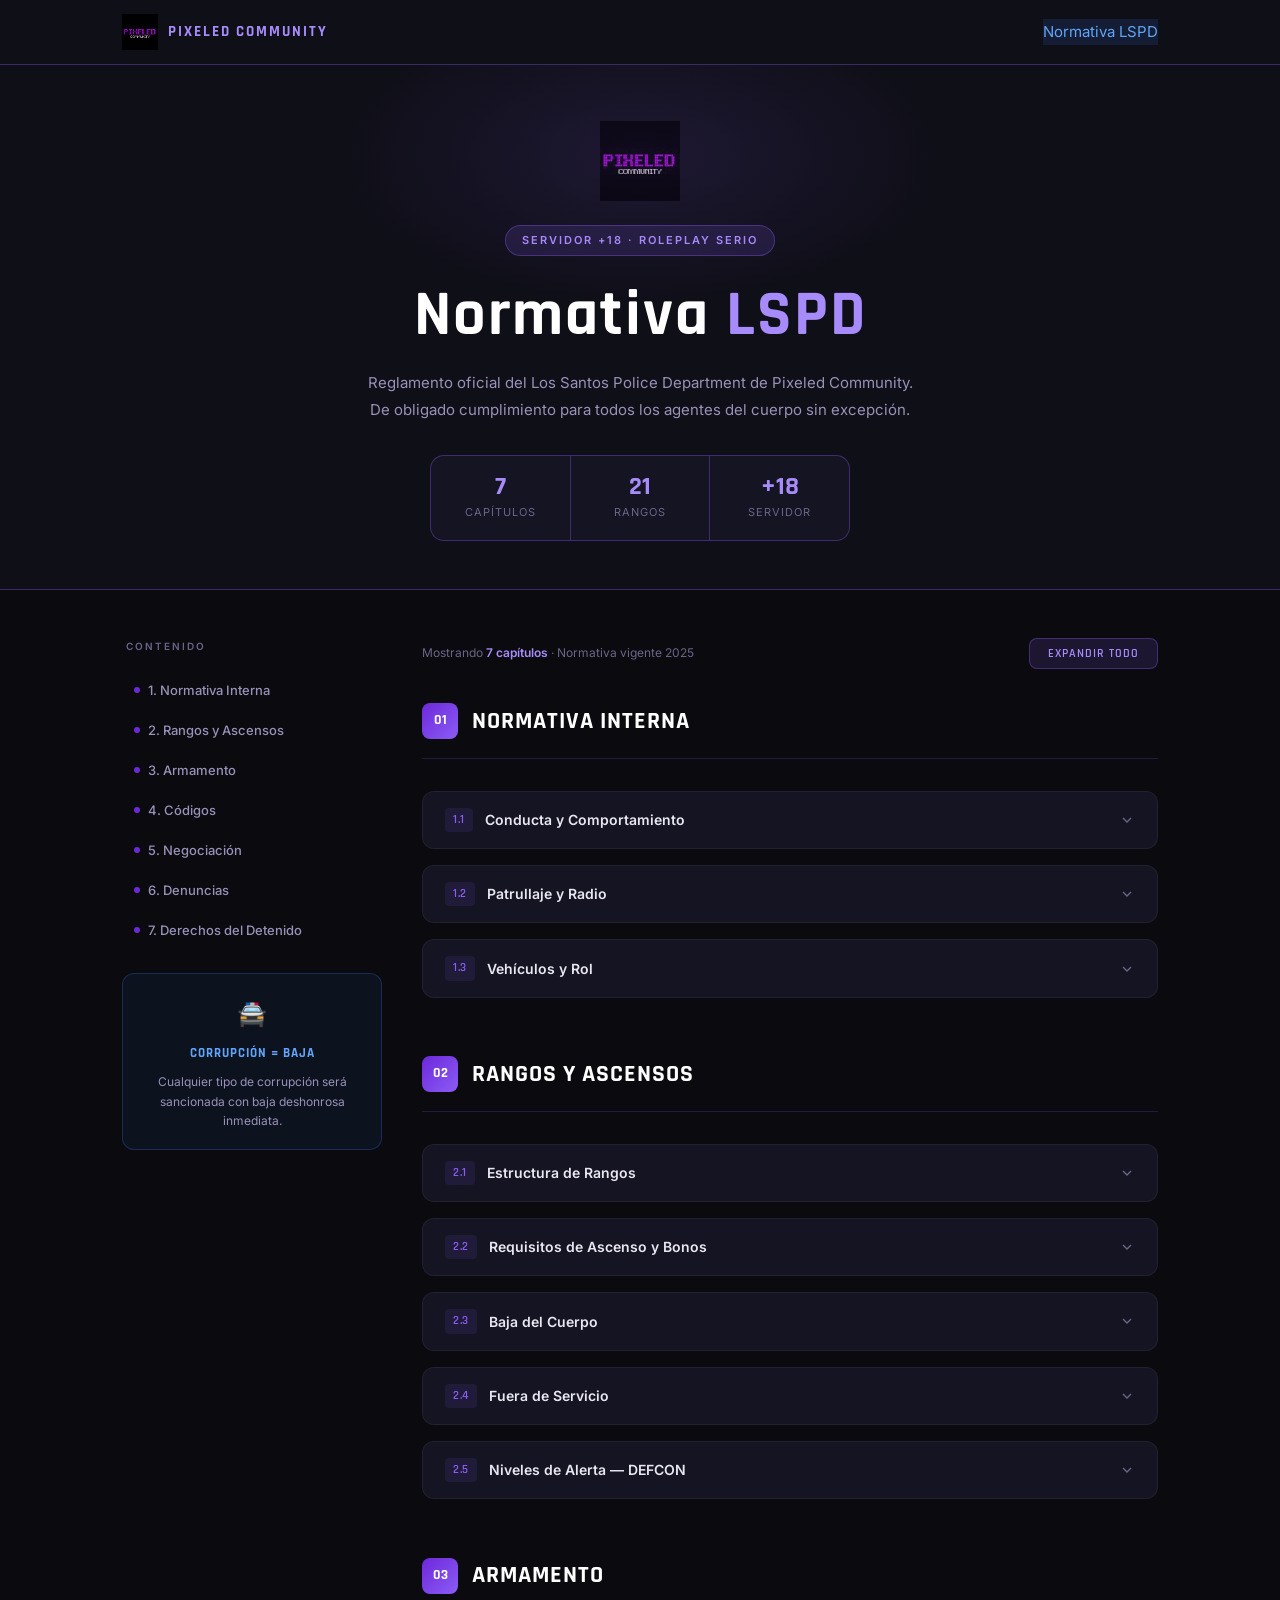
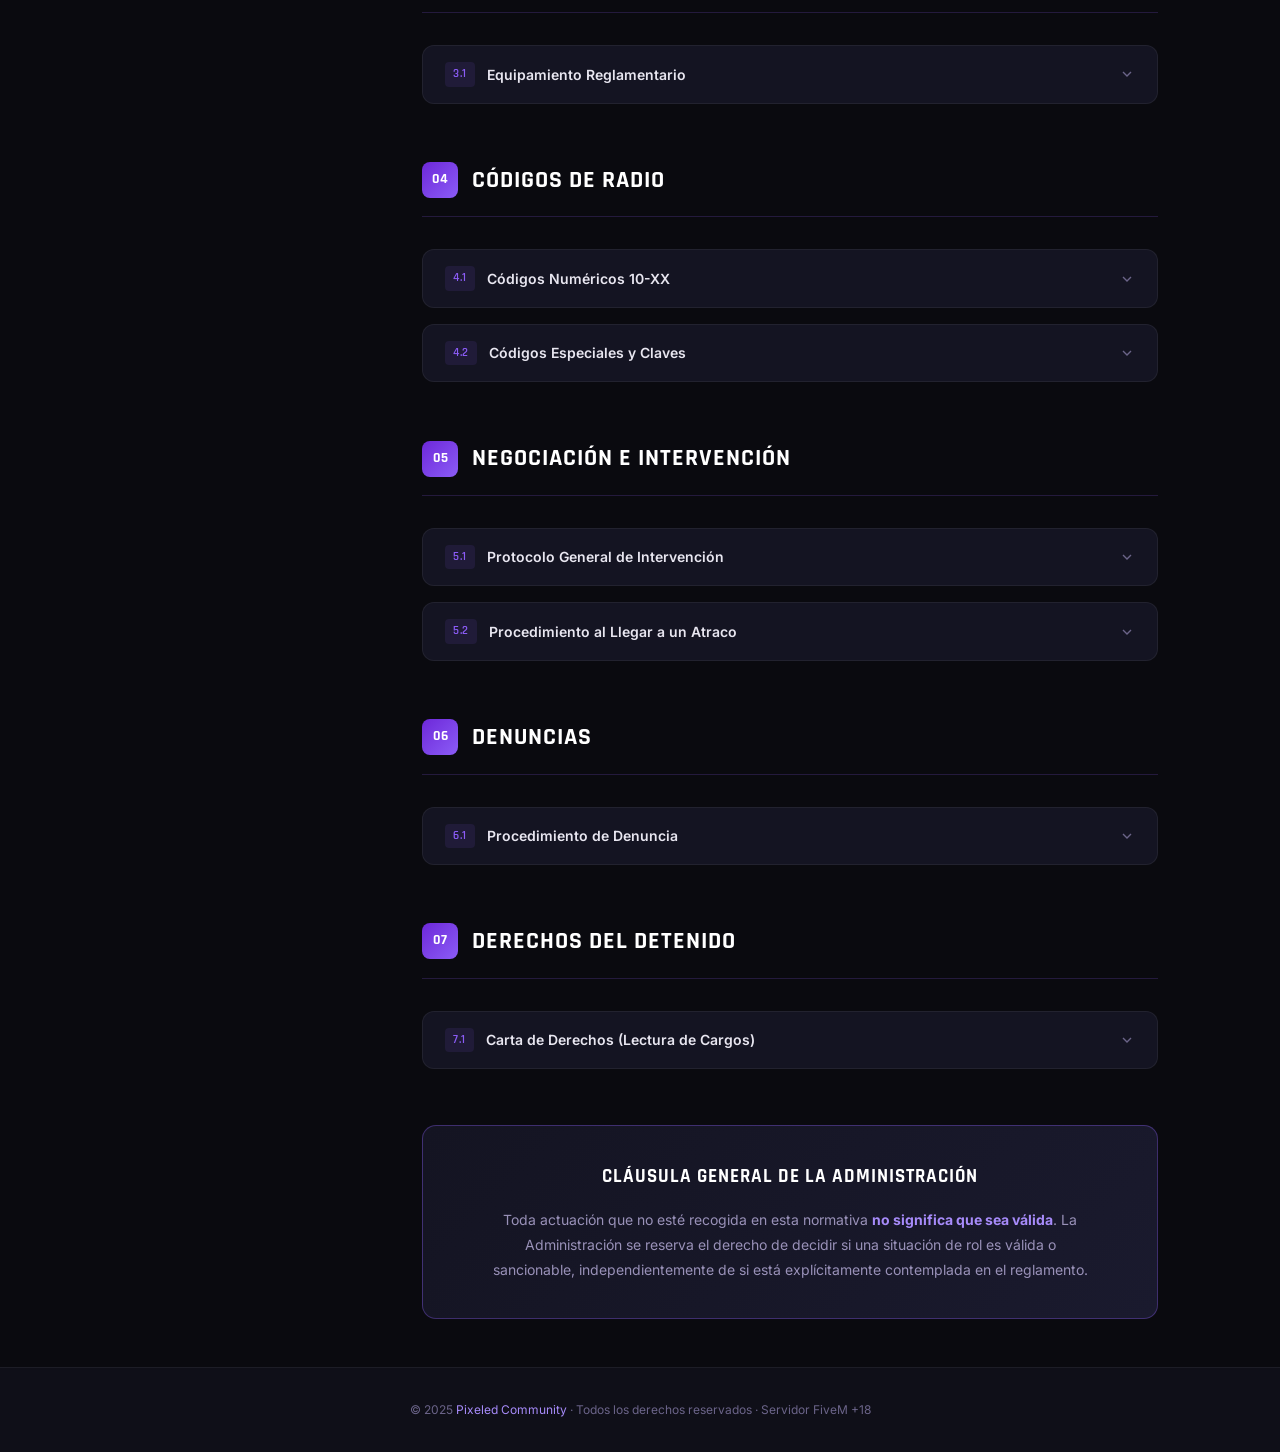
==== index.html @ 6f6fadb2 "Rename lspd.html to index.html" ====
<!DOCTYPE html>
<html lang="es">
<head>
<meta charset="UTF-8">
<meta name="viewport" content="width=device-width, initial-scale=1.0">
<title>Normativa LSPD — Pixeled Community</title>
<link rel="preconnect" href="https://fonts.googleapis.com">
<link href="https://fonts.googleapis.com/css2?family=Rajdhani:wght@400;500;600;700&family=Inter:wght@300;400;500;600&display=swap" rel="stylesheet">
<style>

  :root {
    --bg: #0a0a0f;
    --bg2: #0f0f18;
    --bg3: #141422;
    --bg4: #1a1a2e;
    --purple: #8b5cf6;
    --purple-light: #a78bfa;
    --purple-dim: #6d28d9;
    --purple-glow: rgba(139,92,246,0.15);
    --purple-border: rgba(139,92,246,0.35);
    --text: #e8e6f0;
    --text-muted: #9991b8;
    --text-dim: #6b6489;
    --white: #ffffff;
  }
  * { margin:0; padding:0; box-sizing:border-box; }
  html { scroll-behavior:smooth; }
  body { background:var(--bg); color:var(--text); font-family:'Inter',sans-serif; font-size:15px; line-height:1.7; min-height:100vh; }
  ::-webkit-scrollbar { width:6px; }
  ::-webkit-scrollbar-track { background:var(--bg2); }
  ::-webkit-scrollbar-thumb { background:var(--purple-dim); border-radius:3px; }
  header { background:var(--bg2); border-bottom:1px solid var(--purple-border); position:sticky; top:0; z-index:100; }
  .header-inner { max-width:1100px; margin:0 auto; padding:0 2rem; height:64px; display:flex; align-items:center; justify-content:space-between; }
  .logo { display:flex; align-items:center; gap:12px; text-decoration:none; }
  .hero { background:var(--bg2); border-bottom:1px solid var(--purple-border); padding:3.5rem 2rem 3rem; text-align:center; position:relative; overflow:hidden; }
  .hero::before { content:''; position:absolute; top:-60px; left:50%; transform:translateX(-50%); width:600px; height:300px; background:radial-gradient(ellipse,rgba(139,92,246,0.12) 0%,transparent 70%); pointer-events:none; }
  .hero-label { display:inline-block; background:var(--purple-glow); border:1px solid var(--purple-border); color:var(--purple-light); padding:5px 16px; border-radius:20px; font-size:11px; font-weight:600; letter-spacing:2px; text-transform:uppercase; margin-bottom:1.5rem; }
  .hero h1 { font-family:'Rajdhani',sans-serif; font-size:clamp(2.4rem,6vw,4rem); font-weight:700; color:#fff; letter-spacing:2px; line-height:1.1; margin-bottom:1.2rem; }
  .hero h1 span { color:var(--purple-light); }
  .hero p { max-width:560px; margin:0 auto 2rem; color:var(--text-muted); font-size:15px; line-height:1.8; }
  .layout { max-width:1100px; margin:0 auto; padding:3rem 2rem; display:grid; grid-template-columns:260px 1fr; gap:2.5rem; align-items:start; }
  .sidebar { position:sticky; top:80px; }
  .sidebar-title { font-size:10px; font-weight:600; color:var(--text-dim); letter-spacing:2px; text-transform:uppercase; margin-bottom:1rem; padding-left:4px; }
  .nav-chapter { display:flex; align-items:center; gap:8px; padding:8px 12px; border-radius:8px; color:var(--text-muted); font-size:13px; font-weight:500; text-decoration:none; transition:all 0.2s; cursor:pointer; margin-bottom:2px; }
  .nav-chapter:hover { background:var(--purple-glow); color:var(--purple-light); }
  .nav-chapter.active { background:var(--purple-glow); color:var(--purple-light); border-left:2px solid var(--purple); padding-left:10px; }
  .nav-dot { width:6px; height:6px; border-radius:50%; background:var(--purple-dim); flex-shrink:0; }
  .nav-chapter.active .nav-dot { background:var(--purple-light); }
  .section { margin-bottom:3.5rem; scroll-margin-top:90px; }
  .section-header { display:flex; align-items:center; gap:14px; margin-bottom:2rem; padding-bottom:1rem; border-bottom:1px solid rgba(139,92,246,0.2); }
  .section-num { background:linear-gradient(135deg,#6d28d9,#8b5cf6); color:white; font-family:'Rajdhani',sans-serif; font-size:14px; font-weight:700; width:36px; height:36px; border-radius:8px; display:flex; align-items:center; justify-content:center; flex-shrink:0; }
  .section-header h2 { font-family:'Rajdhani',sans-serif; font-size:1.5rem; font-weight:700; color:#fff; letter-spacing:1px; text-transform:uppercase; }
  .rule-card { background:var(--bg3); border:1px solid rgba(255,255,255,0.06); border-radius:12px; overflow:hidden; margin-bottom:1rem; transition:border-color 0.2s; }
  .rule-card:hover { border-color:var(--purple-border); }
  .rule-header { display:flex; align-items:center; gap:12px; padding:1rem 1.4rem; cursor:pointer; user-select:none; }
  .rule-id { font-family:'Rajdhani',sans-serif; font-size:12px; font-weight:600; color:var(--purple); background:rgba(139,92,246,0.1); padding:2px 8px; border-radius:4px; flex-shrink:0; letter-spacing:0.5px; }
  .rule-title { font-weight:600; font-size:14px; color:var(--text); flex:1; }
  .rule-toggle { color:var(--text-dim); transition:transform 0.25s; flex-shrink:0; }
  .rule-toggle.open { transform:rotate(180deg); }
  .rule-body { display:none; padding:0 1.4rem 1.4rem; }
  .rule-body.open { display:block; border-top:1px solid rgba(255,255,255,0.05); padding-top:1.1rem; }
  .rule-body p { color:var(--text-muted); font-size:14px; margin-bottom:0.8rem; line-height:1.75; }
  .rule-body p:last-child { margin-bottom:0; }
  .rule-body strong { color:var(--text); font-weight:600; }
  .examples-label { font-size:11px; font-weight:600; color:var(--purple-light); letter-spacing:1.5px; text-transform:uppercase; margin-bottom:0.6rem; display:block; margin-top:0.8rem; }
  .example-list { list-style:none; margin-bottom:1rem; }
  .example-list li { display:flex; align-items:flex-start; gap:8px; padding:5px 0; color:var(--text-muted); font-size:13.5px; line-height:1.6; border-bottom:1px solid rgba(255,255,255,0.04); }
  .example-list li:last-child { border-bottom:none; }
  .example-list li::before { content:'›'; color:var(--purple); font-size:16px; flex-shrink:0; margin-top:1px; font-weight:600; }
  .subsection { background:var(--bg4); border:1px solid rgba(255,255,255,0.05); border-radius:10px; padding:1.2rem 1.4rem; margin-bottom:0.8rem; }
  .subsection-title { font-family:'Rajdhani',sans-serif; font-size:14px; font-weight:700; color:var(--purple-light); letter-spacing:0.5px; text-transform:uppercase; margin-bottom:0.7rem; display:flex; align-items:center; gap:8px; }
  .subsection-title span.num { font-size:11px; color:var(--purple-dim); font-weight:600; }
  .subsection p { color:var(--text-muted); font-size:13.5px; line-height:1.75; }
  .warn-box { background:rgba(139,92,246,0.08); border:1px solid rgba(139,92,246,0.25); border-left:3px solid var(--purple); border-radius:8px; padding:1rem 1.2rem; margin:1.2rem 0; }
  .warn-box p { color:var(--text-muted); font-size:13.5px; line-height:1.75; margin:0; }
  .warn-box p strong { color:var(--purple-light); }
  .danger-box { background:rgba(220,38,38,0.07); border:1px solid rgba(220,38,38,0.2); border-left:3px solid #dc2626; border-radius:8px; padding:1rem 1.2rem; margin:1.2rem 0; }
  .danger-box p { color:var(--text-muted); font-size:13.5px; line-height:1.75; margin:0; }
  .danger-box strong { color:#f87171; }
  .final-note { background:linear-gradient(135deg,var(--bg3),var(--bg4)); border:1px solid var(--purple-border); border-radius:14px; padding:2.2rem 2.5rem; text-align:center; margin-top:3rem; }
  .final-note h3 { font-family:'Rajdhani',sans-serif; font-size:1.2rem; font-weight:700; color:#fff; letter-spacing:1px; text-transform:uppercase; margin-bottom:0.8rem; }
  .final-note p { color:var(--text-muted); font-size:14px; max-width:600px; margin:0 auto; line-height:1.8; }
  .final-note p strong { color:var(--purple-light); }
  footer { background:var(--bg2); border-top:1px solid rgba(255,255,255,0.06); padding:2rem; text-align:center; }
  footer p { color:var(--text-dim); font-size:12px; }
  footer span { color:var(--purple-light); }
  .expand-btn { background:var(--purple-glow); border:1px solid var(--purple-border); color:var(--purple-light); padding:7px 18px; border-radius:8px; font-size:12px; font-weight:600; letter-spacing:1px; text-transform:uppercase; cursor:pointer; transition:all 0.2s; font-family:'Rajdhani',sans-serif; }
  .expand-btn:hover { background:rgba(139,92,246,0.2); border-color:var(--purple); }
  .top-bar { display:flex; align-items:center; justify-content:space-between; margin-bottom:2rem; flex-wrap:wrap; gap:1rem; }
  .top-bar-label { font-size:12px; color:var(--text-dim); }
  .top-bar-label span { color:var(--purple-light); font-weight:600; }
  @media (max-width:768px) {
    .layout { grid-template-columns:1fr; padding:2rem 1rem; }
    .sidebar { position:static; display:none; }
    .hero { background:var(--bg2); border-bottom:1px solid var(--purple-border); padding:3.5rem 2rem 3rem; text-align:center; position:relative; overflow:hidden; }
    .header-inner { padding:0 1rem; }
  }
  .hero-stats { display:flex; align-items:center; justify-content:center; gap:0; margin-top:2rem; background:var(--bg3); border:1px solid var(--purple-border); border-radius:14px; overflow:hidden; max-width:420px; margin-left:auto; margin-right:auto; }
  .hero-stat { flex:1; padding:1.1rem 1.5rem; display:flex; flex-direction:column; align-items:center; gap:4px; }
  .hero-stat-div { width:1px; background:var(--purple-border); align-self:stretch; }
  .stat-num { font-family:'Rajdhani',sans-serif; font-size:1.6rem; font-weight:700; color:var(--purple-light); line-height:1; }
  .stat-label { font-size:11px; color:var(--text-dim); letter-spacing:1px; text-transform:uppercase; }

  .code-table { width:100%; border-collapse:collapse; margin-top:0.8rem; font-size:13px; }
  .code-table th { background:rgba(139,92,246,0.15); color:var(--purple-light); padding:7px 12px; text-align:left; font-family:'Rajdhani',sans-serif; font-size:11px; letter-spacing:1px; text-transform:uppercase; border-bottom:1px solid var(--purple-border); }
  .code-table td { padding:7px 12px; color:var(--text-muted); border-bottom:1px solid rgba(255,255,255,0.05); vertical-align:top; }
  .code-table tr:last-child td { border-bottom:none; }
  .code-table tr:hover td { background:rgba(139,92,246,0.04); }
  .code-table td:first-child { font-family:'Rajdhani',sans-serif; font-weight:700; color:var(--purple-light); font-size:13px; white-space:nowrap; }
  .defcon-card { border-radius:10px; padding:1rem 1.2rem; margin-bottom:0.7rem; border:1px solid; }
  .rank-tier { margin-bottom:1.2rem; }
  .rank-tier-title { font-family:'Rajdhani',sans-serif; font-size:13px; font-weight:700; color:var(--purple-light); text-transform:uppercase; letter-spacing:1px; margin-bottom:0.6rem; padding-bottom:0.4rem; border-bottom:1px solid rgba(139,92,246,0.2); }
  .rank-tier-desc { font-size:12.5px; color:var(--text-dim); margin-bottom:0.7rem; }
  .rank-pills { display:flex; flex-wrap:wrap; gap:0.5rem; }
  .rank-pill { background:var(--bg4); border:1px solid rgba(255,255,255,0.07); border-radius:6px; padding:4px 12px; font-size:13px; color:var(--text-muted); }
  .rights-list { list-style:none; }
  .rights-list li { display:flex; align-items:flex-start; gap:10px; padding:8px 0; border-bottom:1px solid rgba(255,255,255,0.05); font-size:13.5px; color:var(--text-muted); line-height:1.6; }
  .rights-list li:last-child { border-bottom:none; }
  .rights-list li::before { content:'⚖'; font-size:14px; flex-shrink:0; margin-top:1px; }
</style>
</head>
<body>

<header>
  <div class="header-inner">
    <a href="#" class="logo" style="text-decoration:none; display:flex; align-items:center; gap:10px;">
      <img src="[data-uri]" alt="Pixeled Community" style="height:36px; image-rendering:pixelated;">
      <span style="font-family:'Rajdhani',sans-serif; font-weight:700; font-size:15px; color:var(--purple-light); letter-spacing:2px; text-transform:uppercase;">Pixeled Community</span>
    </a>
    <div class="tier-badge" style="background:rgba(59,130,246,0.12); border-color:rgba(59,130,246,0.35); color:#60a5fa;">Normativa LSPD</div>
  </div>
</header>

<div class="hero">
  <img src="[data-uri]" alt="Pixeled Community" style="height:80px; image-rendering:pixelated; margin-bottom:1.5rem; display:block; margin-left:auto; margin-right:auto;">
  <div class="hero-label">Servidor +18 · Roleplay Serio</div>
  <h1>Normativa <span>LSPD</span></h1>
  <p>Reglamento oficial del Los Santos Police Department de Pixeled Community. De obligado cumplimiento para todos los agentes del cuerpo sin excepción.</p>
  <div class="hero-stats">
    <div class="hero-stat"><span class="stat-num">7</span><span class="stat-label">Capítulos</span></div>
    <div class="hero-stat-div"></div>
    <div class="hero-stat"><span class="stat-num">21</span><span class="stat-label">Rangos</span></div>
    <div class="hero-stat-div"></div>
    <div class="hero-stat"><span class="stat-num">+18</span><span class="stat-label">Servidor</span></div>
  </div>
</div>

<div class="layout">
  <aside class="sidebar">
    <div class="sidebar-title">Contenido</div>
    <nav>
      <a class="nav-chapter active" href="#cap1"><div class="nav-dot"></div> 1. Normativa Interna</a>
      <a class="nav-chapter" href="#cap2"><div class="nav-dot"></div> 2. Rangos y Ascensos</a>
      <a class="nav-chapter" href="#cap3"><div class="nav-dot"></div> 3. Armamento</a>
      <a class="nav-chapter" href="#cap4"><div class="nav-dot"></div> 4. Códigos</a>
      <a class="nav-chapter" href="#cap5"><div class="nav-dot"></div> 5. Negociación</a>
      <a class="nav-chapter" href="#cap6"><div class="nav-dot"></div> 6. Denuncias</a>
      <a class="nav-chapter" href="#cap7"><div class="nav-dot"></div> 7. Derechos del Detenido</a>
    </nav>
    <div style="margin-top:1.5rem; background:rgba(59,130,246,0.07); border:1px solid rgba(59,130,246,0.25); border-radius:12px; padding:1.2rem 1.4rem; text-align:center;">
      <div style="font-size:24px; margin-bottom:0.5rem;">🚔</div>
      <h3 style="font-family:'Rajdhani',sans-serif; font-size:13px; font-weight:700; color:#60a5fa; letter-spacing:1px; text-transform:uppercase; margin-bottom:0.5rem;">Corrupción = Baja</h3>
      <p style="font-size:12px; color:var(--text-muted); line-height:1.6;">Cualquier tipo de corrupción será sancionada con baja deshonrosa inmediata.</p>
    </div>
  </aside>

  <main>
    <div class="top-bar">
      <p class="top-bar-label">Mostrando <span>7 capítulos</span> · Normativa vigente 2025</p>
      <button class="expand-btn" onclick="toggleAll()">Expandir todo</button>
    </div>

    <!-- CAP 1 -->
    <section class="section" id="cap1">
      <div class="section-header"><div class="section-num">01</div><h2>Normativa Interna</h2></div>

      <div class="rule-card"><div class="rule-header" onclick="toggle(this)"><span class="rule-id">1.1</span><span class="rule-title">Conducta y Comportamiento</span><svg class="rule-toggle" width="16" height="16" fill="none" stroke="currentColor" stroke-width="2" viewBox="0 0 24 24"><path d="M6 9l6 6 6-6"/></svg></div><div class="rule-body">
        <ul class="example-list">
          <li>Deberán mantener un correcto <strong>IDP en todo momento</strong>, tanto en servicio como fuera de él.</li>
          <li>Está totalmente prohibido responder por OOC sin autorización de un H50 del momento.</li>
          <li>Deberán mantener un comportamiento impecable frente a cualquier persona. No hacerlo conlleva sanción grave.</li>
          <li>Tratar con amabilidad y respeto en todo momento a sus compañeros, independientemente de su rango.</li>
          <li>Cualquier tipo de <strong>corrupción</strong> será motivo de baja deshonrosa.</li>
        </ul>
      </div></div>

      <div class="rule-card"><div class="rule-header" onclick="toggle(this)"><span class="rule-id">1.2</span><span class="rule-title">Patrullaje y Radio</span><svg class="rule-toggle" width="16" height="16" fill="none" stroke="currentColor" stroke-width="2" viewBox="0 0 24 24"><path d="M6 9l6 6 6-6"/></svg></div><div class="rule-body">
        <ul class="example-list">
          <li>Está estrictamente prohibido quedarse <strong>AFK en radio</strong>. Conlleva sanción grave.</li>
          <li>No podrán patrullar menos de <strong>2 personas</strong> cuando haya más de 4 policías en servicio.</li>
          <li>No podrán patrullar más de <strong>3 personas de la misma facción</strong> en una sola patrulla, salvo autorización de alto mando.</li>
          <li>El uso de la radio deberá ser estrictamente profesional. Al salir de servicio se deberá informar por radio.</li>
          <li>Tener en todo momento una <strong>aplicación de grabación</strong> de pantalla con audio. No utilizarla conlleva un aviso.</li>
        </ul>
      </div></div>

      <div class="rule-card"><div class="rule-header" onclick="toggle(this)"><span class="rule-id">1.3</span><span class="rule-title">Vehículos y Rol</span><svg class="rule-toggle" width="16" height="16" fill="none" stroke="currentColor" stroke-width="2" viewBox="0 0 24 24"><path d="M6 9l6 6 6-6"/></svg></div><div class="rule-body">
        <ul class="example-list">
          <li>El uso de vehículos policiales es <strong>exclusivo para el servicio</strong>. El uso particular conlleva sanción interna muy grave.</li>
          <li>Deberán rolear todos los choques con <strong>/me y /do</strong> y esperar un mínimo de 5 segundos para movilizarse de nuevo.</li>
          <li>Rolear en todo momento los /me y /do al retirar objetos, buscar en mochilas, revisar DNI y licencias.</li>
        </ul>
      </div></div>
    </section>

    <!-- CAP 2 -->
    <section class="section" id="cap2">
      <div class="section-header"><div class="section-num">02</div><h2>Rangos y Ascensos</h2></div>

      <div class="rule-card"><div class="rule-header" onclick="toggle(this)"><span class="rule-id">2.1</span><span class="rule-title">Estructura de Rangos</span><svg class="rule-toggle" width="16" height="16" fill="none" stroke="currentColor" stroke-width="2" viewBox="0 0 24 24"><path d="M6 9l6 6 6-6"/></svg></div><div class="rule-body">
        <div class="rank-tier">
          <div class="rank-tier-title">Escala de Oficiales Básico</div>
          <div class="rank-tier-desc">Encargados de acciones de bajo perfil y patrullaje cotidiano.</div>
          <div class="rank-pills"><span class="rank-pill">Cadete en Pruebas</span><span class="rank-pill">Cadete</span><span class="rank-pill">Cabo</span><span class="rank-pill">Cabo Mayor</span><span class="rank-pill">Cabo Superior</span></div>
        </div>
        <div class="rank-tier">
          <div class="rank-tier-title">Oficiales No Comisionados</div>
          <div class="rank-tier-desc">Supervisan la escala básica y realizan operativos de nivel medio.</div>
          <div class="rank-pills"><span class="rank-pill">Suboficial</span><span class="rank-pill">Oficial</span><span class="rank-pill">Oficial Mayor</span><span class="rank-pill">Oficial Superior</span></div>
        </div>
        <div class="rank-tier">
          <div class="rank-tier-title">Escala de Mando</div>
          <div class="rank-tier-desc">Manejo de situaciones extraordinarias y toma de decisiones.</div>
          <div class="rank-pills"><span class="rank-pill">Sargento</span><span class="rank-pill">Sargento Especial</span><span class="rank-pill">Sargento Mayor</span><span class="rank-pill">Teniente</span></div>
        </div>
        <div class="rank-tier">
          <div class="rank-tier-title">Alto Mando</div>
          <div class="rank-tier-desc">Supervisan todos los rangos y controlan la malla del cuerpo.</div>
          <div class="rank-pills"><span class="rank-pill">Capitán</span><span class="rank-pill">Capitán Especial</span><span class="rank-pill">Capitán Mayor</span><span class="rank-pill">Comandante</span></div>
        </div>
        <div class="rank-tier">
          <div class="rank-tier-title">Escala de Investigación</div>
          <div class="rank-tier-desc">Oficiales con permisos para investigaciones e interrogatorios.</div>
          <div class="rank-pills"><span class="rank-pill">Detective</span><span class="rank-pill">Subinspector</span><span class="rank-pill">Inspector</span></div>
        </div>
        <div class="rank-tier" style="margin-bottom:0;">
          <div class="rank-tier-title">Jefatura</div>
          <div class="rank-tier-desc">Rangos más altos. Supervisan todo el cuerpo y sus actividades.</div>
          <div class="rank-pills"><span class="rank-pill">Subcomisario</span><span class="rank-pill">Comisario</span><span class="rank-pill">Comisario Principal</span><span class="rank-pill">Subjefe</span><span class="rank-pill">Superintendente</span></div>
        </div>
      </div></div>

      <div class="rule-card"><div class="rule-header" onclick="toggle(this)"><span class="rule-id">2.2</span><span class="rule-title">Requisitos de Ascenso y Bonos</span><svg class="rule-toggle" width="16" height="16" fill="none" stroke="currentColor" stroke-width="2" viewBox="0 0 24 24"><path d="M6 9l6 6 6-6"/></svg></div><div class="rule-body">
        <p>Los ascensos son revisados por alto mando y la Escala de Investigación. Requisitos mínimos semanales:</p>
        <ul class="example-list">
          <li>Mínimo <strong>15 horas</strong> semanales de servicio.</li>
          <li>Mínimo <strong>15 antecedentes</strong> semanales.</li>
          <li>Mínimo <strong>7 armas</strong> depositadas en el armario de evidencias.</li>
          <li>Un aviso o falta al reglamento pone en duda el ascenso, aunque se cumplan los requisitos.</li>
          <li>Un warn supone la pérdida total del derecho a ascender y puede reducir o eliminar el bono.</li>
        </ul>
        <div class="danger-box"><p><strong>Importante:</strong> Solicitar un ascenso directamente será denegado. Si se repite, conllevará descenso de rango más aviso.</p></div>
      </div></div>

      <div class="rule-card"><div class="rule-header" onclick="toggle(this)"><span class="rule-id">2.3</span><span class="rule-title">Baja del Cuerpo</span><svg class="rule-toggle" width="16" height="16" fill="none" stroke="currentColor" stroke-width="2" viewBox="0 0 24 24"><path d="M6 9l6 6 6-6"/></svg></div><div class="rule-body">
        <div class="subsection"><div class="subsection-title">Baja Honorable</div><p>Se produce cuando el agente comunica voluntariamente su deseo de salirse. Con conocimiento de alto mando, se le aplicará un <strong>PKT</strong> para que olvide todo lo relacionado con su tiempo en el LSPD.</p></div>
        <div class="subsection"><div class="subsection-title">Baja Deshonrosa</div><p>Se produce por acumulación de warns o situaciones de extrema gravedad. Alto mando notificará al agente su expulsión. Dependiendo de la situación puede conllevar <strong>PKT o CK</strong>.</p></div>
      </div></div>

      <div class="rule-card"><div class="rule-header" onclick="toggle(this)"><span class="rule-id">2.4</span><span class="rule-title">Fuera de Servicio</span><svg class="rule-toggle" width="16" height="16" fill="none" stroke="currentColor" stroke-width="2" viewBox="0 0 24 24"><path d="M6 9l6 6 6-6"/></svg></div><div class="rule-body">
        <ul class="example-list">
          <li>Se puede mantener el trabajo activo fuera de servicio siempre que se lleve el <strong>chaleco oficial debajo de la ropa</strong>, para poder identificarse en situaciones de emergencia como un QRR.</li>
          <li>Sin chaleco, se deberá desactivar el trabajo, ya que no podrá intervenir sin identificarse como agente.</li>
          <li>El taser queda <strong>terminantemente prohibido</strong> fuera de servicio.</li>
          <li>La única forma de identificarse es mediante la <strong>placa del inventario</strong>.</li>
        </ul>
      </div></div>

      <div class="rule-card"><div class="rule-header" onclick="toggle(this)"><span class="rule-id">2.5</span><span class="rule-title">Niveles de Alerta — DEFCON</span><svg class="rule-toggle" width="16" height="16" fill="none" stroke="currentColor" stroke-width="2" viewBox="0 0 24 24"><path d="M6 9l6 6 6-6"/></svg></div><div class="rule-body">
        <div class="defcon-card" style="background:rgba(255,255,255,0.04); border-color:rgba(255,255,255,0.1);">
          <p style="font-size:13.5px; color:var(--text-muted);"><strong style="color:#e5e7eb;">⚪ DEFCON 1 — Alerta mínima</strong><br>Sin riesgo. Armas reglamentarias. Taser desenfundado si la situación lo requiere.</p>
        </div>
        <div class="defcon-card" style="background:rgba(239,68,68,0.07); border-color:rgba(239,68,68,0.25);">
          <p style="font-size:13.5px; color:var(--text-muted);"><strong style="color:#f87171;">🔴 DEFCON 2</strong><br>Amenaza detectada en preparación. Pistola de combate desenfundada.</p>
        </div>
        <div class="defcon-card" style="background:rgba(234,179,8,0.07); border-color:rgba(234,179,8,0.25);">
          <p style="font-size:13.5px; color:var(--text-muted);"><strong style="color:#fbbf24;">🟡 DEFCON 3</strong><br>Robos y amenazas constantes. Tec-9 en mano. Se patrulla con más precaución y se puede apuntar ante sospechas.</p>
        </div>
        <div class="defcon-card" style="background:rgba(34,197,94,0.07); border-color:rgba(34,197,94,0.25);">
          <p style="font-size:13.5px; color:var(--text-muted);"><strong style="color:#4ade80;">🟢 DEFCON 4</strong><br>Amenaza inminente o preparación de operación. SMG en mano. S.W.A.T con COMBAT PDW. Se puede detener a cualquier sospechoso.</p>
        </div>
        <div class="defcon-card" style="background:rgba(59,130,246,0.07); border-color:rgba(59,130,246,0.25);">
          <p style="font-size:13.5px; color:var(--text-muted);"><strong style="color:#60a5fa;">🔵 DEFCON 5 — Alerta máxima</strong><br>Fusil Avanzado, Carabina Especial o Escopeta. Uniforme y máscara obligatorios. Se puede detener a cualquier sospechoso. Si H-50 declara toque de queda, se puede disparar a abatir cualquier amenaza.</p>
        </div>
      </div></div>
    </section>

    <!-- CAP 3 -->
    <section class="section" id="cap3">
      <div class="section-header"><div class="section-num">03</div><h2>Armamento</h2></div>

      <div class="rule-card"><div class="rule-header" onclick="toggle(this)"><span class="rule-id">3.1</span><span class="rule-title">Equipamiento Reglamentario</span><svg class="rule-toggle" width="16" height="16" fill="none" stroke="currentColor" stroke-width="2" viewBox="0 0 24 24"><path d="M6 9l6 6 6-6"/></svg></div><div class="rule-body">
        <div class="subsection"><div class="subsection-title">Dentro de Servicio</div>
          <ul class="example-list"><li>Pistola de Combate</li><li>Taser</li><li>Porra</li><li>Linterna</li></ul>
        </div>
        <div class="subsection"><div class="subsection-title">Fuera de Servicio</div>
          <p>Se podrá portar <strong>únicamente la pistola de combate</strong> para protección personal o para intervenir cuando peligre la vida de un tercero.</p>
        </div>
        <div class="warn-box"><p>Cuando un miembro del LSPD en servicio dé el alto a un policía fuera de servicio, este deberá identificarse mediante la <strong>placa del inventario</strong>. En ningún caso se proporcionará el DNI ni el nombre real, salvo que la vida dependa de ello.</p></div>
      </div></div>
    </section>

    <!-- CAP 4 -->
    <section class="section" id="cap4">
      <div class="section-header"><div class="section-num">04</div><h2>Códigos de Radio</h2></div>

      <div class="rule-card"><div class="rule-header" onclick="toggle(this)"><span class="rule-id">4.1</span><span class="rule-title">Códigos Numéricos 10-XX</span><svg class="rule-toggle" width="16" height="16" fill="none" stroke="currentColor" stroke-width="2" viewBox="0 0 24 24"><path d="M6 9l6 6 6-6"/></svg></div><div class="rule-body">
        <table class="code-table">
          <thead><tr><th>Código</th><th>Significado</th></tr></thead>
          <tbody>
            <tr><td>10-00</td><td>Precaución</td></tr>
            <tr><td>10-02</td><td>Mantener posiciones</td></tr>
            <tr><td>10-04</td><td>Afirmativo</td></tr>
            <tr><td>10-05</td><td>Negativo</td></tr>
            <tr><td>10-06</td><td>Ocupado</td></tr>
            <tr><td>10-07</td><td>Disponible</td></tr>
            <tr><td>10-08</td><td>Regreso a comisaría</td></tr>
            <tr><td>10-09</td><td>Repita el mensaje</td></tr>
            <tr><td>10-10</td><td>Salida de servicio</td></tr>
            <tr><td>10-15</td><td>Sospechoso</td></tr>
            <tr><td>10-20</td><td>Ubicación actual</td></tr>
            <tr><td>10-31</td><td>Persona sospechosa</td></tr>
            <tr><td>10-32</td><td>Se requiere patrulla</td></tr>
            <tr><td>10-33</td><td>Se requiere grúa</td></tr>
            <tr><td>10-38</td><td>Se precisa ambulancia</td></tr>
            <tr><td>10-39</td><td>Se precisa bomberos</td></tr>
            <tr><td>10-46</td><td>Accidente con personas heridas</td></tr>
            <tr><td>10-47</td><td>Accidente y fuga</td></tr>
            <tr><td>10-49</td><td>Agente caído</td></tr>
            <tr><td>10-55</td><td>Falsa alarma</td></tr>
            <tr><td>10-98</td><td>En camino</td></tr>
            <tr><td>10-100</td><td>Ausente</td></tr>
          </tbody>
        </table>
      </div></div>

      <div class="rule-card"><div class="rule-header" onclick="toggle(this)"><span class="rule-id">4.2</span><span class="rule-title">Códigos Especiales y Claves</span><svg class="rule-toggle" width="16" height="16" fill="none" stroke="currentColor" stroke-width="2" viewBox="0 0 24 24"><path d="M6 9l6 6 6-6"/></svg></div><div class="rule-body">
        <table class="code-table">
          <thead><tr><th>Código / Clave</th><th>Significado</th></tr></thead>
          <tbody>
            <tr><td>Código 1</td><td>Persecución</td></tr>
            <tr><td>Código 2</td><td>Tiroteo</td></tr>
            <tr><td>Código 3</td><td>Atraco</td></tr>
            <tr><td>Código 4</td><td>Secuestro</td></tr>
            <tr><td>Código 5</td><td>Proceso de detenido</td></tr>
            <tr><td>Código 100</td><td>Bloqueo</td></tr>
            <tr><td>AT</td><td>Tiempo de llegada estimado</td></tr>
            <tr><td>QRR</td><td>Agente en peligro</td></tr>
            <tr><td>Modo Charlie</td><td>Radio limpia (silencio)</td></tr>
            <tr><td>Clave Robert</td><td>Disparos a las ruedas</td></tr>
            <tr><td>PIT</td><td>Desestabilizar vehículo</td></tr>
            <tr><td>Salida Limpia</td><td>Dejar salir sin taser, disparos ni obstáculos hasta que suban al vehículo</td></tr>
            <tr><td>Huida Limpia</td><td>Perseguir sin activar claves hasta que el sospechoso ponga en riesgo vidas civiles</td></tr>
          </tbody>
        </table>
      </div></div>
    </section>

    <!-- CAP 5 -->
    <section class="section" id="cap5">
      <div class="section-header"><div class="section-num">05</div><h2>Negociación e Intervención</h2></div>

      <div class="rule-card"><div class="rule-header" onclick="toggle(this)"><span class="rule-id">5.1</span><span class="rule-title">Protocolo General de Intervención</span><svg class="rule-toggle" width="16" height="16" fill="none" stroke="currentColor" stroke-width="2" viewBox="0 0 24 24"><path d="M6 9l6 6 6-6"/></svg></div><div class="rule-body">
        <p>En cualquier intervención en un establecimiento donde se haya producido un atraco siempre se intentará dialogar con el atracador para negociar por la vida de los civiles. Si no hay rehenes, se negociará una huida a cambio del dinero del atraco.</p>
        <ul class="example-list">
          <li>Si hay rehenes, se pedirá al delincuente que informe del estado del civil en todo momento.</li>
          <li>Cualquier petición del negociador de los atracadores (quitar obstáculos, no pinchar ruedas…) deberá ser comunicada al mando disponible.</li>
          <li>Los atracadores solo pueden negociar factores que afecten a la huida. No se aceptarán peticiones desmedidas.</li>
          <li>Está <strong>prohibido traspasar la puerta del establecimiento</strong> en ningún momento, ya sea para abatir al atracador o intentar salvar al rehén.</li>
        </ul>
      </div></div>

      <div class="rule-card"><div class="rule-header" onclick="toggle(this)"><span class="rule-id">5.2</span><span class="rule-title">Procedimiento al Llegar a un Atraco</span><svg class="rule-toggle" width="16" height="16" fill="none" stroke="currentColor" stroke-width="2" viewBox="0 0 24 24"><path d="M6 9l6 6 6-6"/></svg></div><div class="rule-body">
        <ul class="example-list">
          <li>El <strong>mando</strong> decidirá quién negocia y el armamento a utilizar según el tipo de robo.</li>
          <li>Informar del número de atracadores y rehenes dentro. El atracador <strong>no está obligado</strong> a informar de los que estén fuera.</li>
          <li>Mantener la radio libre en todo momento para escuchar las instrucciones de central/mando y del negociador.</li>
          <li>Comunicar todas las propuestas de los atracadores. Si central/mando propone una negociación, se ejecutará sin dudar.</li>
          <li>No se aceptará ninguna negociación sin aprobación previa de central o mando.</li>
        </ul>
        <div class="warn-box"><p><strong>Tipos de negociación:</strong> Salida limpia = salida sin pinchos ni barreras en un mínimo de 100 m. Huida limpia = persecución sin PIT ni códigos 100.</p></div>
      </div></div>
    </section>

    <!-- CAP 6 -->
    <section class="section" id="cap6">
      <div class="section-header"><div class="section-num">06</div><h2>Denuncias</h2></div>

      <div class="rule-card"><div class="rule-header" onclick="toggle(this)"><span class="rule-id">6.1</span><span class="rule-title">Procedimiento de Denuncia</span><svg class="rule-toggle" width="16" height="16" fill="none" stroke="currentColor" stroke-width="2" viewBox="0 0 24 24"><path d="M6 9l6 6 6-6"/></svg></div><div class="rule-body">
        <p>Las denuncias se registran en la base de datos en el apartado correspondiente. Deben incluir:</p>
        <ul class="example-list">
          <li>Nombre del denunciante en el informe.</li>
          <li>Hora y día de la denuncia.</li>
          <li>Nombre y número de placa del agente.</li>
          <li>Desarrollo detallado: hora, lugar, descripción del civil, número de teléfono, matrículas, nombres, etc.</li>
        </ul>
        <div class="warn-box"><p>Las denuncias <strong>contra policías</strong> las podrá redactar cualquier agente y se tratarán en IC para aclarar los hechos.</p></div>
      </div></div>
    </section>

    <!-- CAP 7 -->
    <section class="section" id="cap7">
      <div class="section-header"><div class="section-num">07</div><h2>Derechos del Detenido</h2></div>

      <div class="rule-card"><div class="rule-header" onclick="toggle(this)"><span class="rule-id">7.1</span><span class="rule-title">Carta de Derechos (Lectura de Cargos)</span><svg class="rule-toggle" width="16" height="16" fill="none" stroke="currentColor" stroke-width="2" viewBox="0 0 24 24"><path d="M6 9l6 6 6-6"/></svg></div><div class="rule-body">
        <ul class="rights-list">
          <li>Tiene derecho a guardar silencio y no prestar declaración, así como a no contestar ninguna pregunta que se le formule.</li>
          <li>Tiene derecho a ser atendido por un médico en comisaría si fuese necesario.</li>
          <li>Tiene derecho a no declarar contra sí mismo y a no declararse culpable.</li>
          <li>Tiene derecho a ser informado de los delitos que se le atribuyen.</li>
          <li>Tiene derecho a un abogado privado, siempre que la detención no sea en flagrante delito y la multa no supere los 20.000 dólares.</li>
          <li>Tiene derecho a comida y bebida si fuese necesario.</li>
          <li>Tiene derecho a una llamada de no más de un minuto en presencia de un funcionario de policía.</li>
        </ul>
        <div class="warn-box"><p>Los derechos se leerán como máximo <strong>dos veces</strong>, salvo problemas de audio. Si el detenido no responde, se entenderá que hace uso de su primer derecho y se continuará el Código 5 con normalidad.</p></div>
      </div></div>
    </section>

    <div class="final-note">
      <h3>Cláusula General de la Administración</h3>
      <p>Toda actuación que no esté recogida en esta normativa <strong>no significa que sea válida</strong>. La Administración se reserva el derecho de decidir si una situación de rol es válida o sancionable, independientemente de si está explícitamente contemplada en el reglamento.</p>
    </div>
  </main>
</div>

<footer>
  <p>© 2025 <span>Pixeled Community</span> · Todos los derechos reservados · Servidor FiveM +18</p>
</footer>

<script>
  function toggle(header) {
    const body = header.nextElementSibling;
    const icon = header.querySelector('.rule-toggle');
    const isOpen = body.classList.contains('open');
    body.classList.toggle('open', !isOpen);
    icon.classList.toggle('open', !isOpen);
  }
  let allOpen = false;
  function toggleAll() {
    allOpen = !allOpen;
    document.querySelectorAll('.rule-body').forEach(b => b.classList.toggle('open', allOpen));
    document.querySelectorAll('.rule-toggle').forEach(i => i.classList.toggle('open', allOpen));
    document.querySelector('.expand-btn').textContent = allOpen ? 'Contraer todo' : 'Expandir todo';
  }
  const sections = document.querySelectorAll('.section');
  const navLinks = document.querySelectorAll('.nav-chapter');
  window.addEventListener('scroll', () => {
    let current = '';
    sections.forEach(s => { if (window.scrollY >= s.offsetTop - 100) current = s.id; });
    navLinks.forEach(l => l.classList.toggle('active', l.getAttribute('href') === '#' + current));
  });
</script>
</body>
</html>
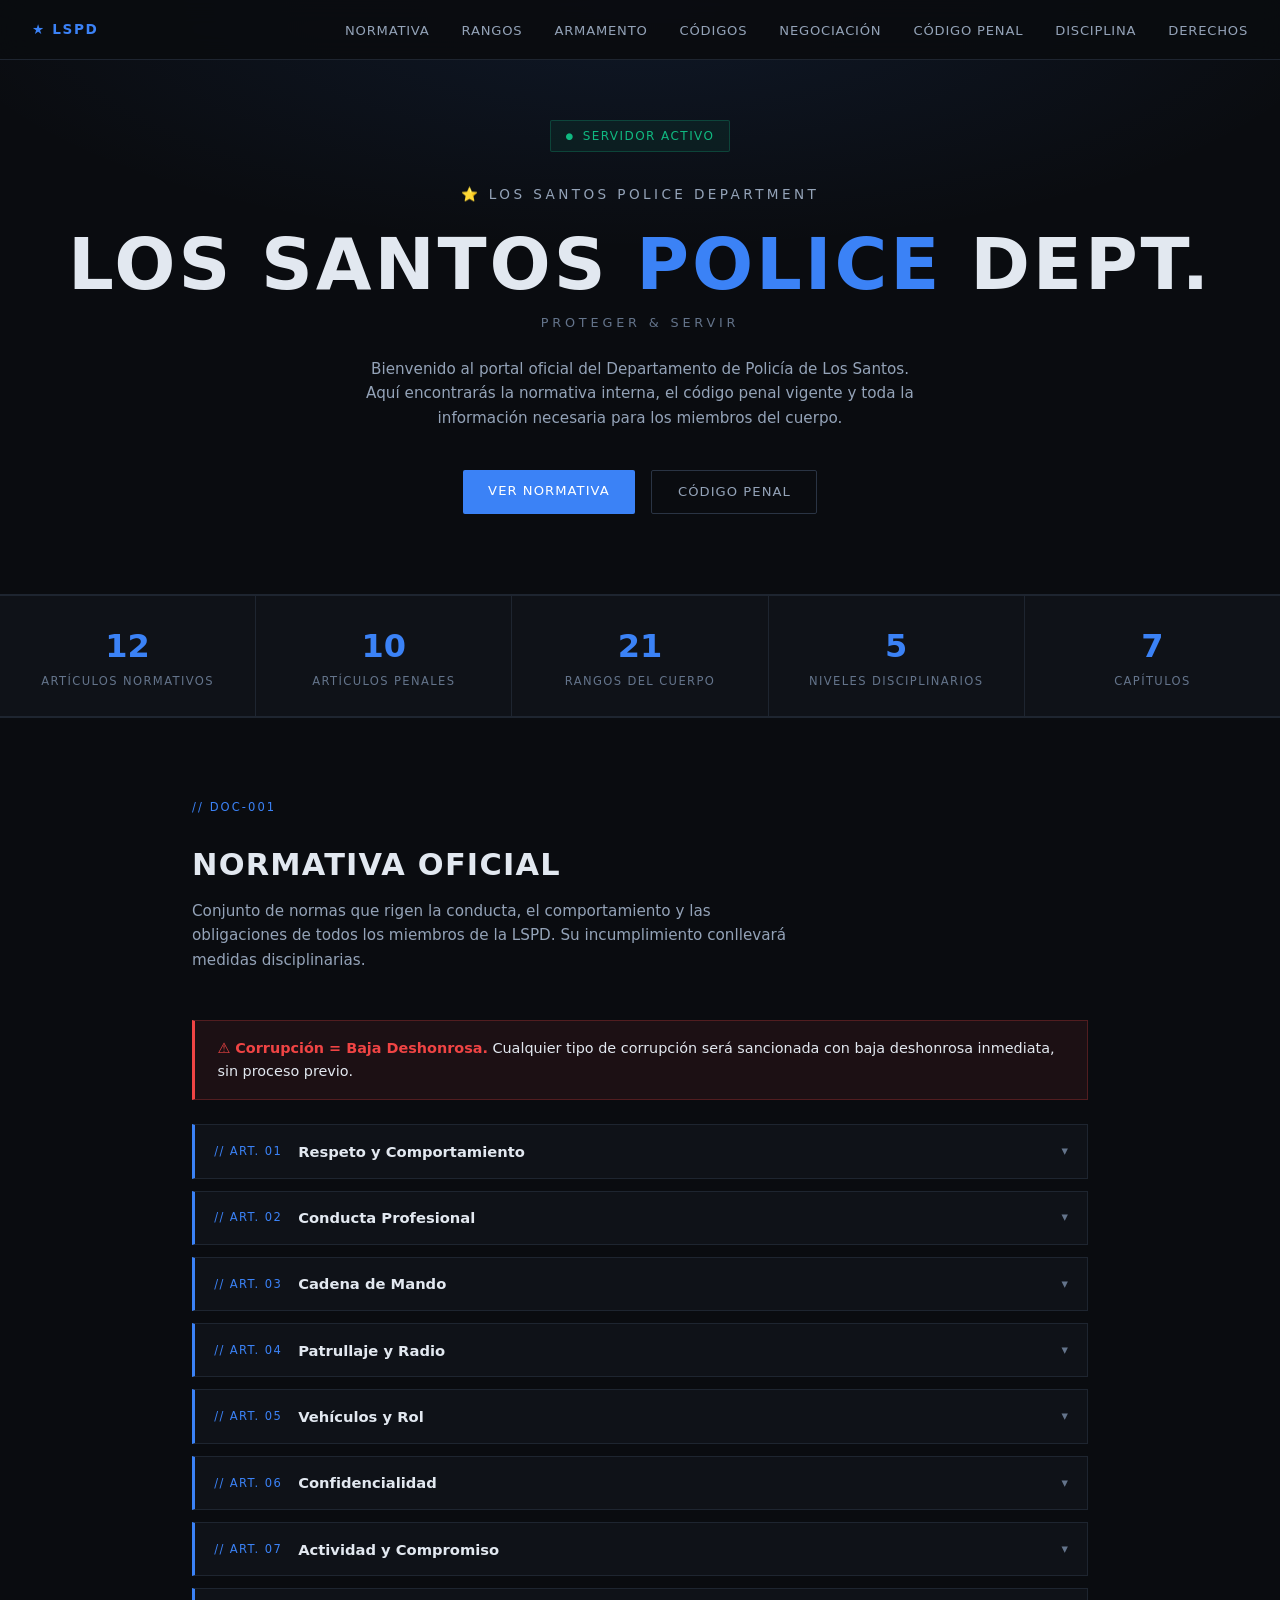
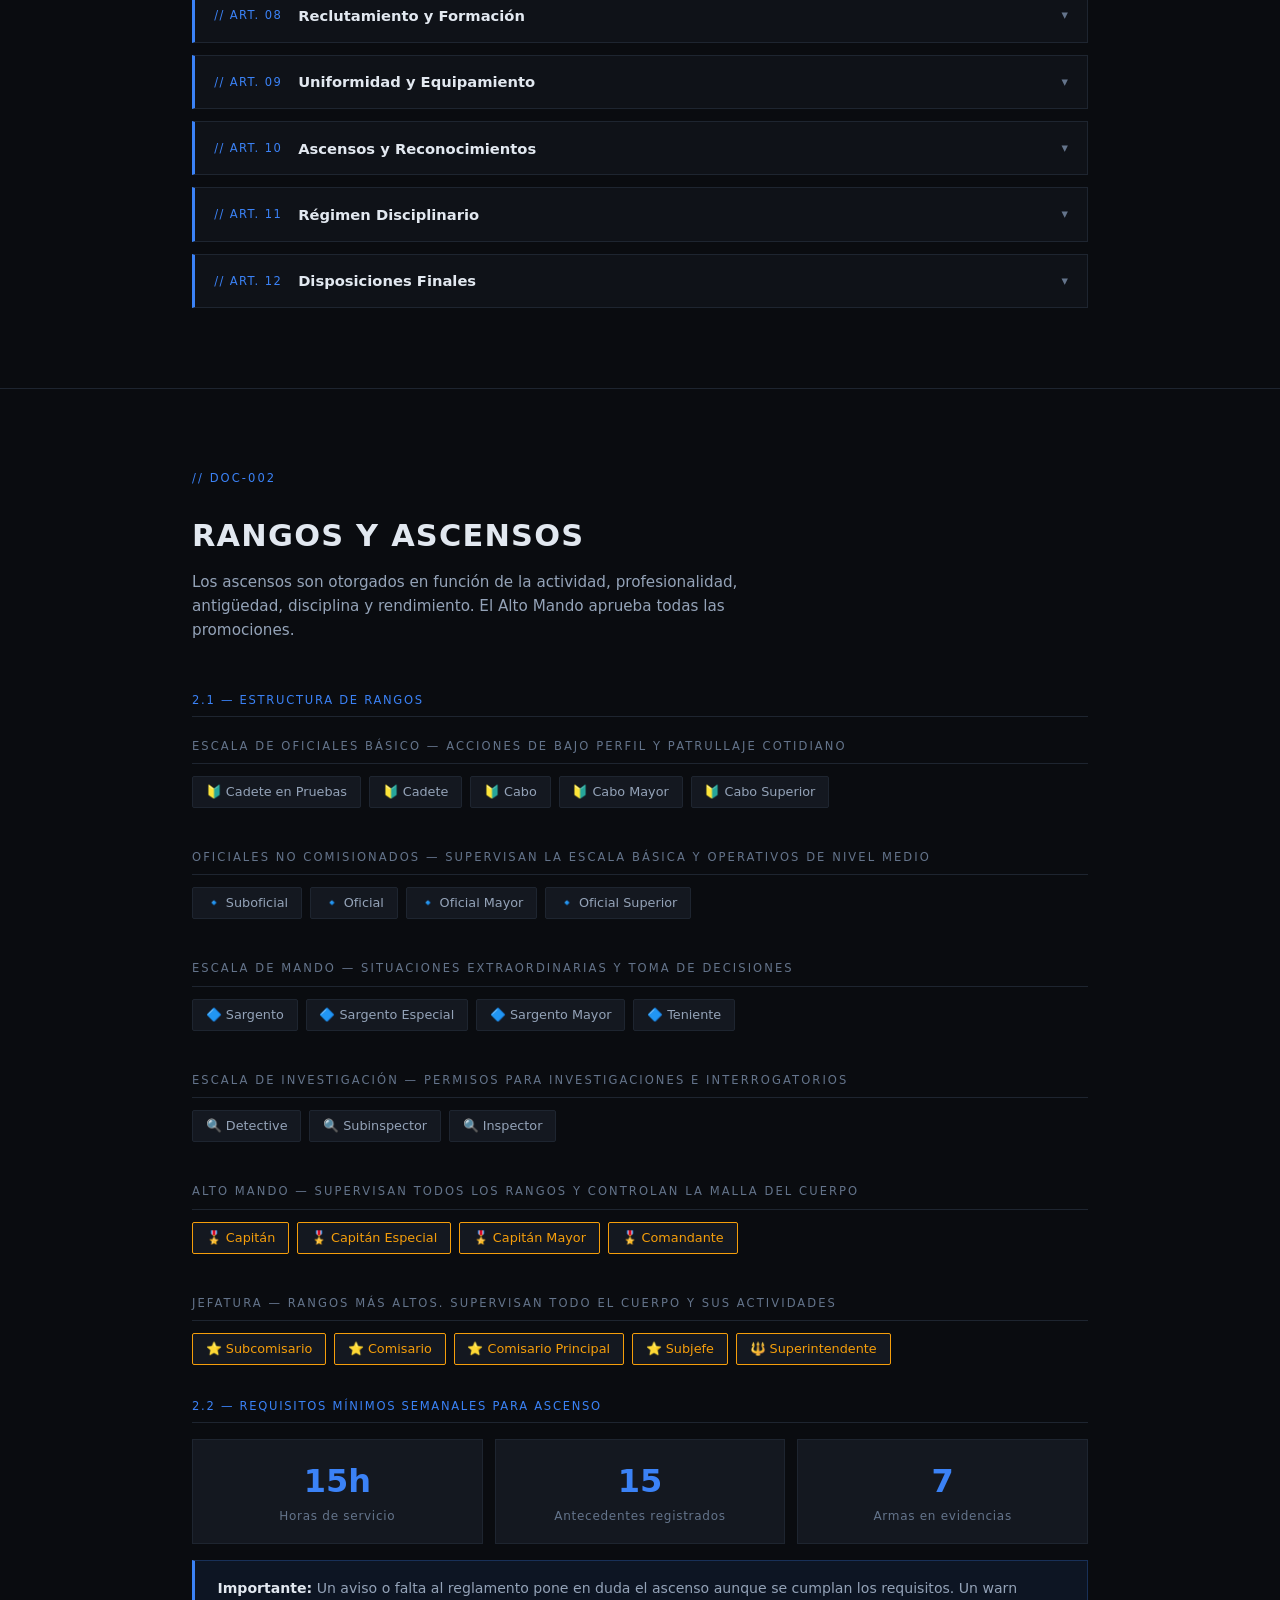
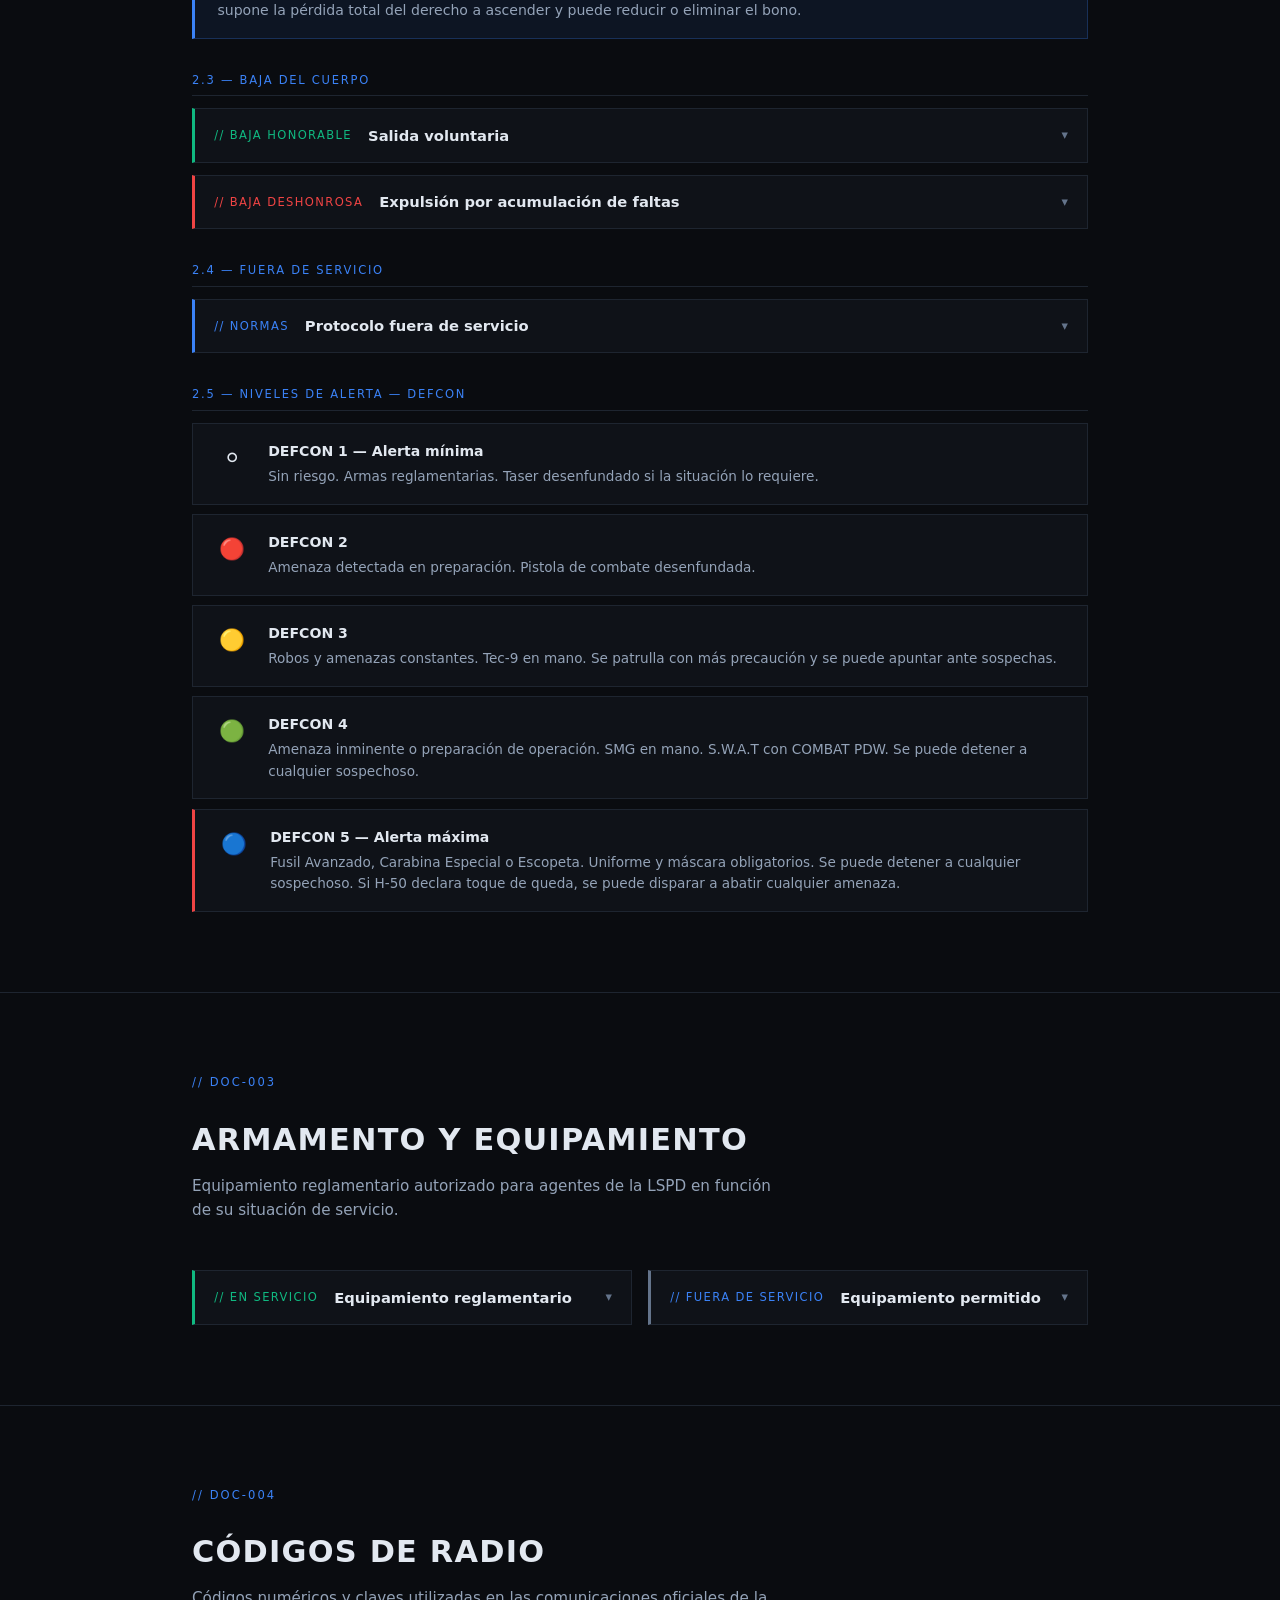
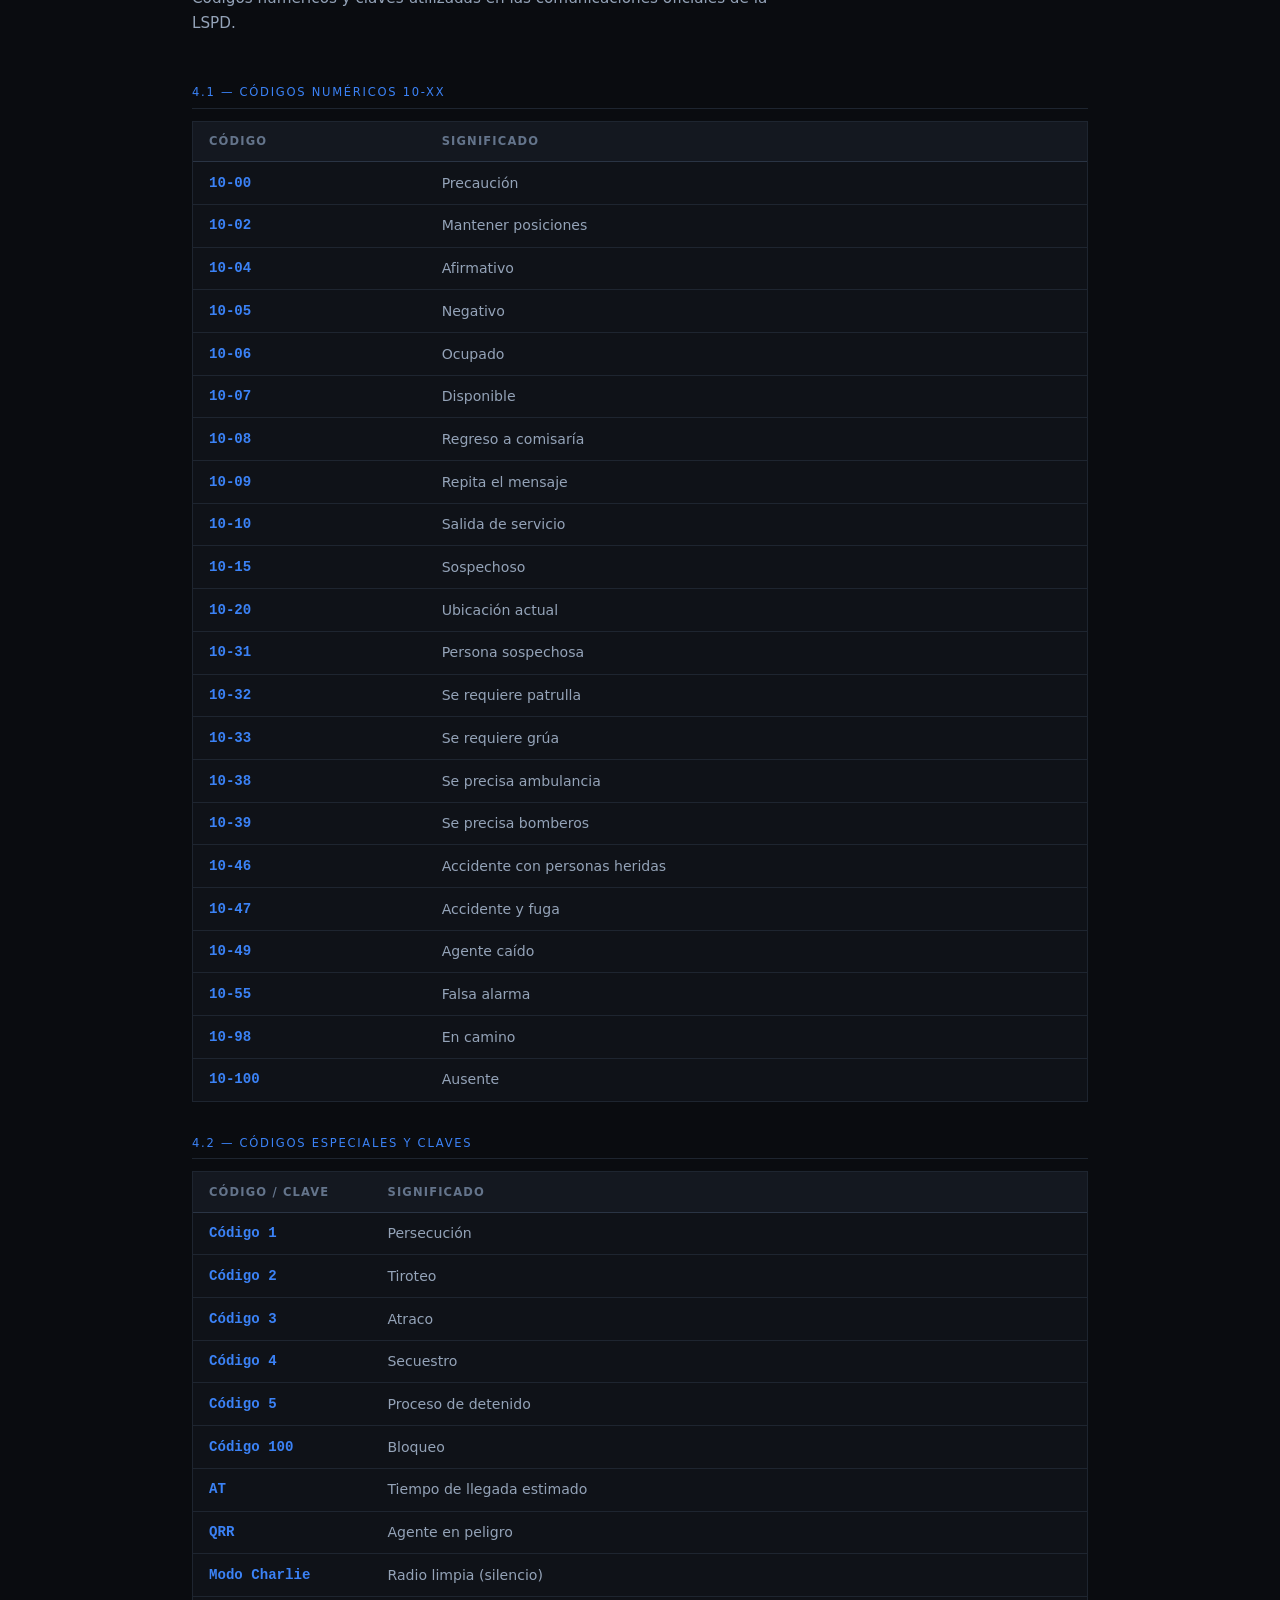
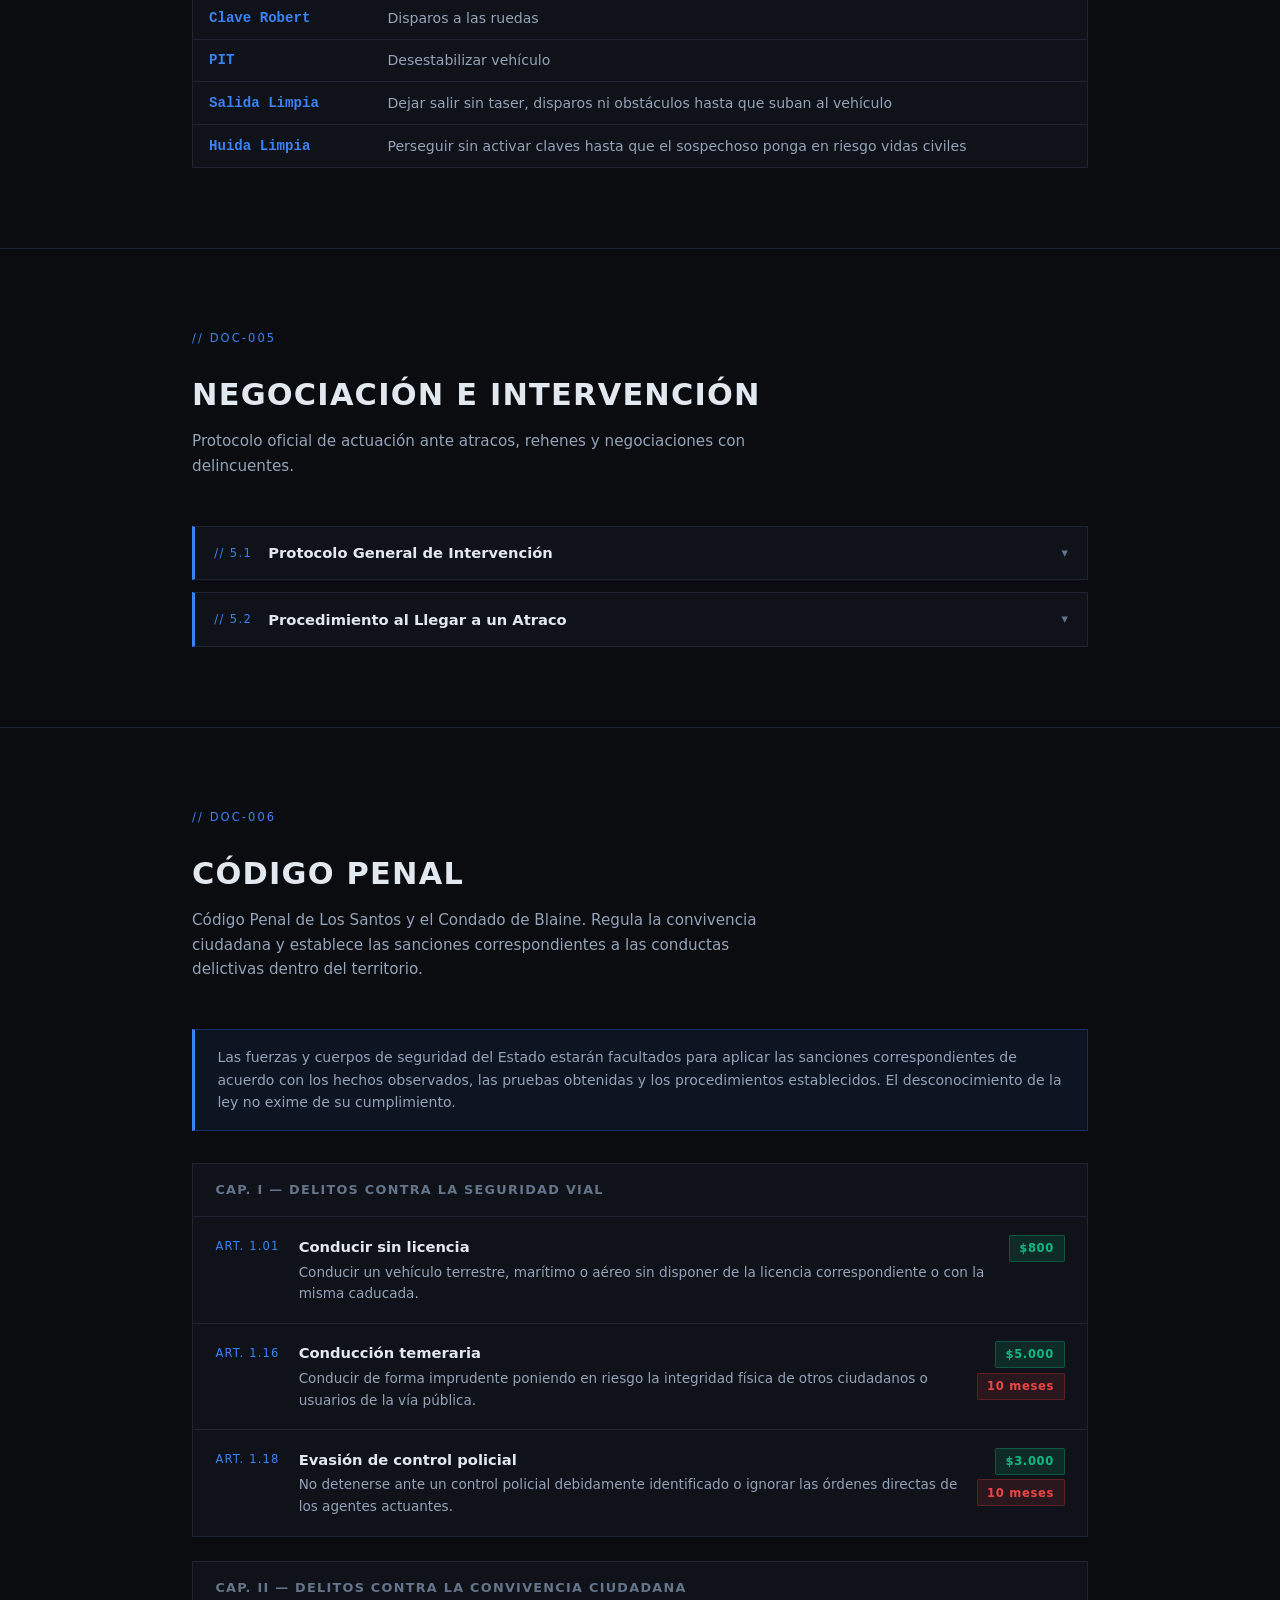
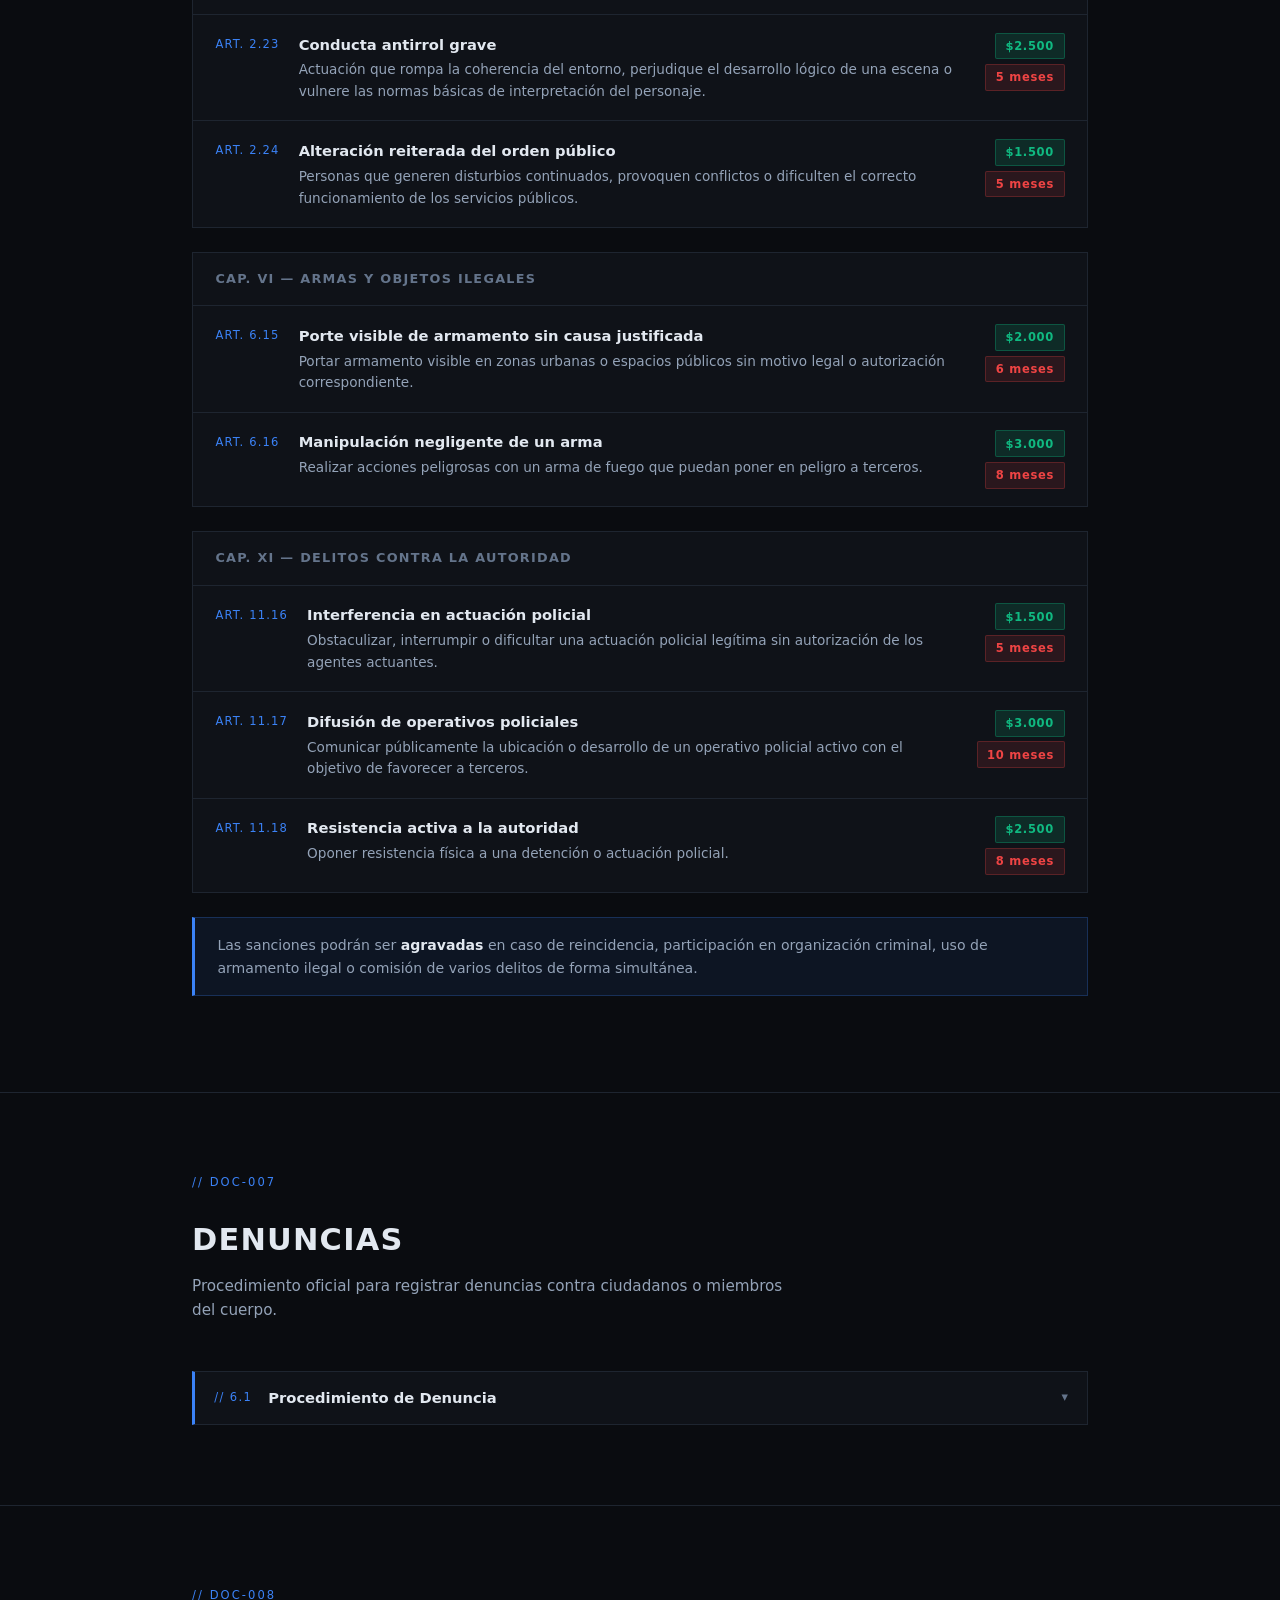
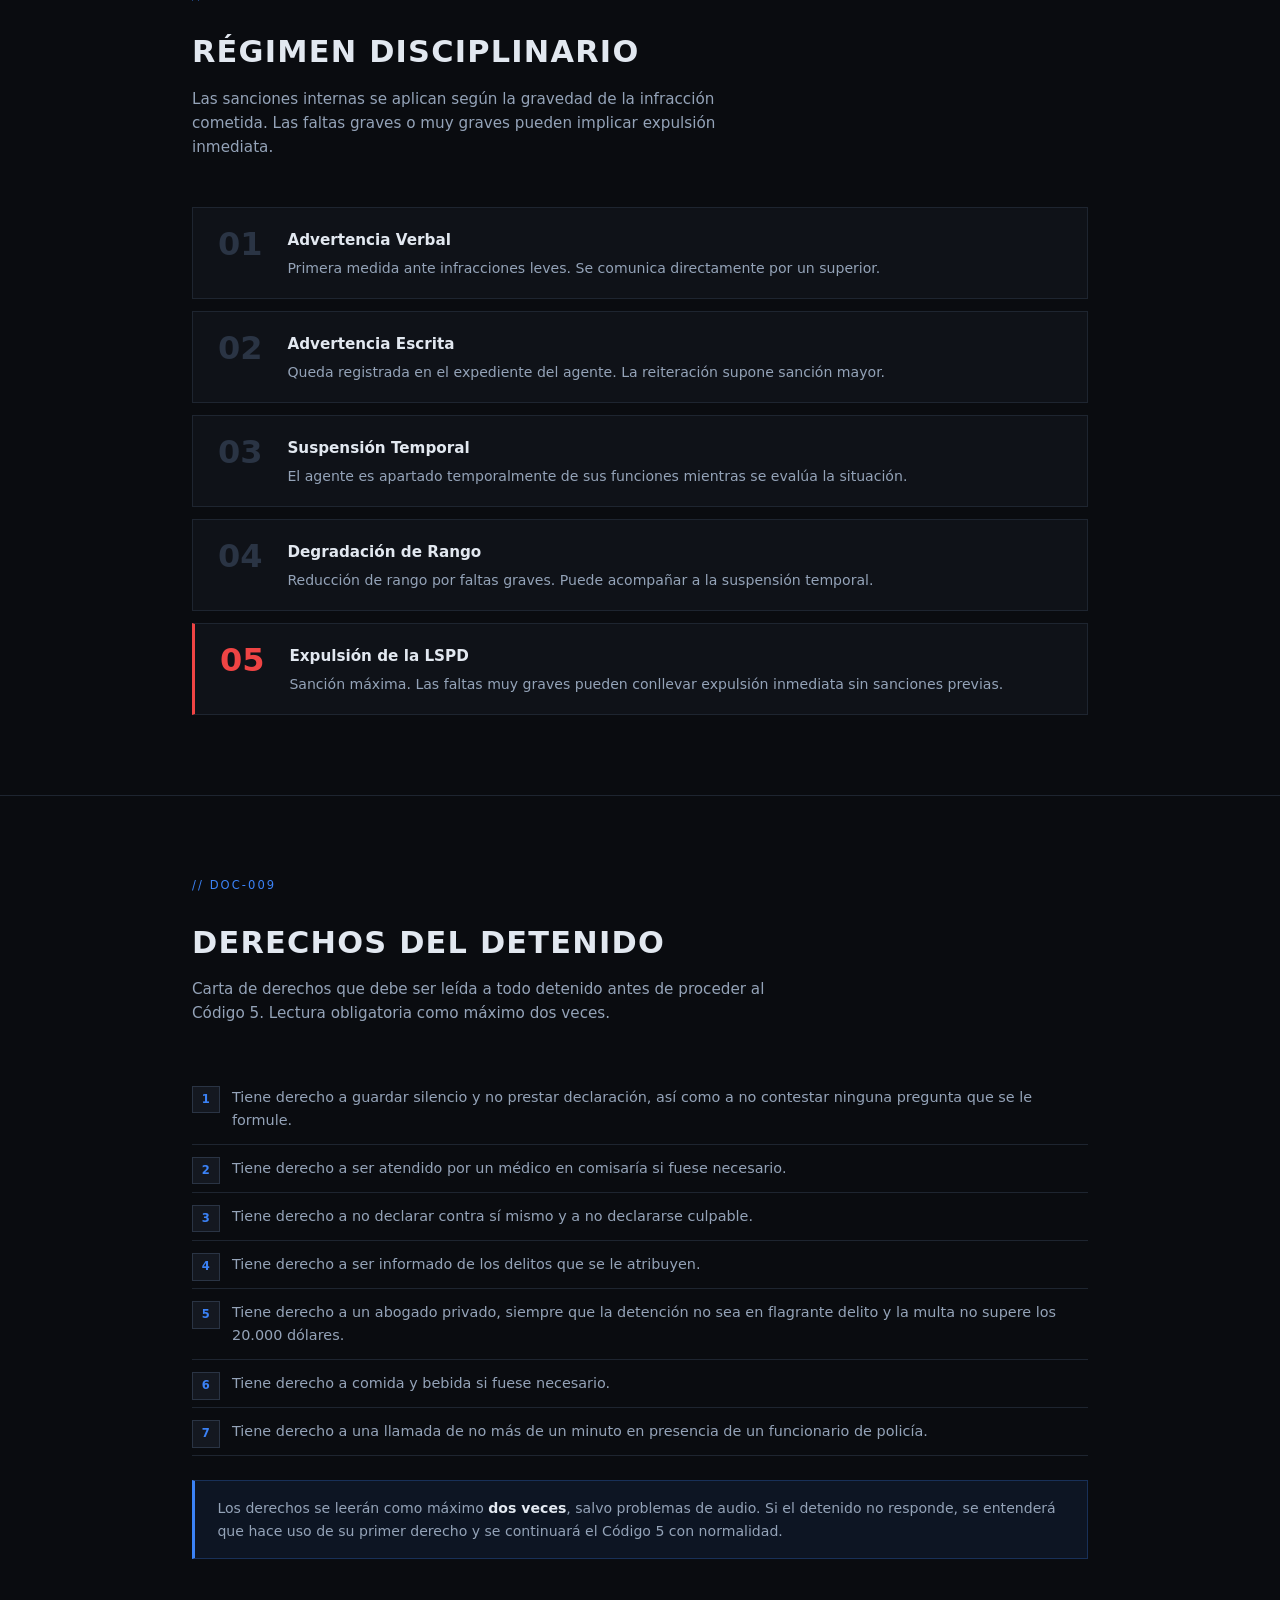
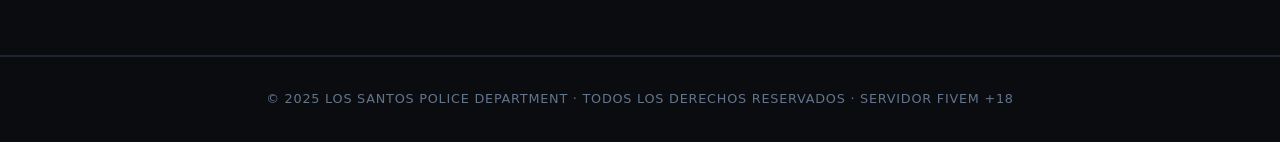
==== commit dcbc8e4e: "Add files via upload" ====
--- a/index.html
+++ b/index.html
@@ -1,454 +1,781 @@
 <!DOCTYPE html>
 <html lang="es">
 <head>
-<meta charset="UTF-8">
-<meta name="viewport" content="width=device-width, initial-scale=1.0">
-<title>Normativa LSPD — Pixeled Community</title>
-<link rel="preconnect" href="https://fonts.googleapis.com">
-<link href="https://fonts.googleapis.com/css2?family=Rajdhani:wght@400;500;600;700&family=Inter:wght@300;400;500;600&display=swap" rel="stylesheet">
-<style>
-
-  :root {
-    --bg: #0a0a0f;
-    --bg2: #0f0f18;
-    --bg3: #141422;
-    --bg4: #1a1a2e;
-    --purple: #8b5cf6;
-    --purple-light: #a78bfa;
-    --purple-dim: #6d28d9;
-    --purple-glow: rgba(139,92,246,0.15);
-    --purple-border: rgba(139,92,246,0.35);
-    --text: #e8e6f0;
-    --text-muted: #9991b8;
-    --text-dim: #6b6489;
-    --white: #ffffff;
-  }
-  * { margin:0; padding:0; box-sizing:border-box; }
-  html { scroll-behavior:smooth; }
-  body { background:var(--bg); color:var(--text); font-family:'Inter',sans-serif; font-size:15px; line-height:1.7; min-height:100vh; }
-  ::-webkit-scrollbar { width:6px; }
-  ::-webkit-scrollbar-track { background:var(--bg2); }
-  ::-webkit-scrollbar-thumb { background:var(--purple-dim); border-radius:3px; }
-  header { background:var(--bg2); border-bottom:1px solid var(--purple-border); position:sticky; top:0; z-index:100; }
-  .header-inner { max-width:1100px; margin:0 auto; padding:0 2rem; height:64px; display:flex; align-items:center; justify-content:space-between; }
-  .logo { display:flex; align-items:center; gap:12px; text-decoration:none; }
-  .hero { background:var(--bg2); border-bottom:1px solid var(--purple-border); padding:3.5rem 2rem 3rem; text-align:center; position:relative; overflow:hidden; }
-  .hero::before { content:''; position:absolute; top:-60px; left:50%; transform:translateX(-50%); width:600px; height:300px; background:radial-gradient(ellipse,rgba(139,92,246,0.12) 0%,transparent 70%); pointer-events:none; }
-  .hero-label { display:inline-block; background:var(--purple-glow); border:1px solid var(--purple-border); color:var(--purple-light); padding:5px 16px; border-radius:20px; font-size:11px; font-weight:600; letter-spacing:2px; text-transform:uppercase; margin-bottom:1.5rem; }
-  .hero h1 { font-family:'Rajdhani',sans-serif; font-size:clamp(2.4rem,6vw,4rem); font-weight:700; color:#fff; letter-spacing:2px; line-height:1.1; margin-bottom:1.2rem; }
-  .hero h1 span { color:var(--purple-light); }
-  .hero p { max-width:560px; margin:0 auto 2rem; color:var(--text-muted); font-size:15px; line-height:1.8; }
-  .layout { max-width:1100px; margin:0 auto; padding:3rem 2rem; display:grid; grid-template-columns:260px 1fr; gap:2.5rem; align-items:start; }
-  .sidebar { position:sticky; top:80px; }
-  .sidebar-title { font-size:10px; font-weight:600; color:var(--text-dim); letter-spacing:2px; text-transform:uppercase; margin-bottom:1rem; padding-left:4px; }
-  .nav-chapter { display:flex; align-items:center; gap:8px; padding:8px 12px; border-radius:8px; color:var(--text-muted); font-size:13px; font-weight:500; text-decoration:none; transition:all 0.2s; cursor:pointer; margin-bottom:2px; }
-  .nav-chapter:hover { background:var(--purple-glow); color:var(--purple-light); }
-  .nav-chapter.active { background:var(--purple-glow); color:var(--purple-light); border-left:2px solid var(--purple); padding-left:10px; }
-  .nav-dot { width:6px; height:6px; border-radius:50%; background:var(--purple-dim); flex-shrink:0; }
-  .nav-chapter.active .nav-dot { background:var(--purple-light); }
-  .section { margin-bottom:3.5rem; scroll-margin-top:90px; }
-  .section-header { display:flex; align-items:center; gap:14px; margin-bottom:2rem; padding-bottom:1rem; border-bottom:1px solid rgba(139,92,246,0.2); }
-  .section-num { background:linear-gradient(135deg,#6d28d9,#8b5cf6); color:white; font-family:'Rajdhani',sans-serif; font-size:14px; font-weight:700; width:36px; height:36px; border-radius:8px; display:flex; align-items:center; justify-content:center; flex-shrink:0; }
-  .section-header h2 { font-family:'Rajdhani',sans-serif; font-size:1.5rem; font-weight:700; color:#fff; letter-spacing:1px; text-transform:uppercase; }
-  .rule-card { background:var(--bg3); border:1px solid rgba(255,255,255,0.06); border-radius:12px; overflow:hidden; margin-bottom:1rem; transition:border-color 0.2s; }
-  .rule-card:hover { border-color:var(--purple-border); }
-  .rule-header { display:flex; align-items:center; gap:12px; padding:1rem 1.4rem; cursor:pointer; user-select:none; }
-  .rule-id { font-family:'Rajdhani',sans-serif; font-size:12px; font-weight:600; color:var(--purple); background:rgba(139,92,246,0.1); padding:2px 8px; border-radius:4px; flex-shrink:0; letter-spacing:0.5px; }
-  .rule-title { font-weight:600; font-size:14px; color:var(--text); flex:1; }
-  .rule-toggle { color:var(--text-dim); transition:transform 0.25s; flex-shrink:0; }
-  .rule-toggle.open { transform:rotate(180deg); }
-  .rule-body { display:none; padding:0 1.4rem 1.4rem; }
-  .rule-body.open { display:block; border-top:1px solid rgba(255,255,255,0.05); padding-top:1.1rem; }
-  .rule-body p { color:var(--text-muted); font-size:14px; margin-bottom:0.8rem; line-height:1.75; }
-  .rule-body p:last-child { margin-bottom:0; }
-  .rule-body strong { color:var(--text); font-weight:600; }
-  .examples-label { font-size:11px; font-weight:600; color:var(--purple-light); letter-spacing:1.5px; text-transform:uppercase; margin-bottom:0.6rem; display:block; margin-top:0.8rem; }
-  .example-list { list-style:none; margin-bottom:1rem; }
-  .example-list li { display:flex; align-items:flex-start; gap:8px; padding:5px 0; color:var(--text-muted); font-size:13.5px; line-height:1.6; border-bottom:1px solid rgba(255,255,255,0.04); }
-  .example-list li:last-child { border-bottom:none; }
-  .example-list li::before { content:'›'; color:var(--purple); font-size:16px; flex-shrink:0; margin-top:1px; font-weight:600; }
-  .subsection { background:var(--bg4); border:1px solid rgba(255,255,255,0.05); border-radius:10px; padding:1.2rem 1.4rem; margin-bottom:0.8rem; }
-  .subsection-title { font-family:'Rajdhani',sans-serif; font-size:14px; font-weight:700; color:var(--purple-light); letter-spacing:0.5px; text-transform:uppercase; margin-bottom:0.7rem; display:flex; align-items:center; gap:8px; }
-  .subsection-title span.num { font-size:11px; color:var(--purple-dim); font-weight:600; }
-  .subsection p { color:var(--text-muted); font-size:13.5px; line-height:1.75; }
-  .warn-box { background:rgba(139,92,246,0.08); border:1px solid rgba(139,92,246,0.25); border-left:3px solid var(--purple); border-radius:8px; padding:1rem 1.2rem; margin:1.2rem 0; }
-  .warn-box p { color:var(--text-muted); font-size:13.5px; line-height:1.75; margin:0; }
-  .warn-box p strong { color:var(--purple-light); }
-  .danger-box { background:rgba(220,38,38,0.07); border:1px solid rgba(220,38,38,0.2); border-left:3px solid #dc2626; border-radius:8px; padding:1rem 1.2rem; margin:1.2rem 0; }
-  .danger-box p { color:var(--text-muted); font-size:13.5px; line-height:1.75; margin:0; }
-  .danger-box strong { color:#f87171; }
-  .final-note { background:linear-gradient(135deg,var(--bg3),var(--bg4)); border:1px solid var(--purple-border); border-radius:14px; padding:2.2rem 2.5rem; text-align:center; margin-top:3rem; }
-  .final-note h3 { font-family:'Rajdhani',sans-serif; font-size:1.2rem; font-weight:700; color:#fff; letter-spacing:1px; text-transform:uppercase; margin-bottom:0.8rem; }
-  .final-note p { color:var(--text-muted); font-size:14px; max-width:600px; margin:0 auto; line-height:1.8; }
-  .final-note p strong { color:var(--purple-light); }
-  footer { background:var(--bg2); border-top:1px solid rgba(255,255,255,0.06); padding:2rem; text-align:center; }
-  footer p { color:var(--text-dim); font-size:12px; }
-  footer span { color:var(--purple-light); }
-  .expand-btn { background:var(--purple-glow); border:1px solid var(--purple-border); color:var(--purple-light); padding:7px 18px; border-radius:8px; font-size:12px; font-weight:600; letter-spacing:1px; text-transform:uppercase; cursor:pointer; transition:all 0.2s; font-family:'Rajdhani',sans-serif; }
-  .expand-btn:hover { background:rgba(139,92,246,0.2); border-color:var(--purple); }
-  .top-bar { display:flex; align-items:center; justify-content:space-between; margin-bottom:2rem; flex-wrap:wrap; gap:1rem; }
-  .top-bar-label { font-size:12px; color:var(--text-dim); }
-  .top-bar-label span { color:var(--purple-light); font-weight:600; }
-  @media (max-width:768px) {
-    .layout { grid-template-columns:1fr; padding:2rem 1rem; }
-    .sidebar { position:static; display:none; }
-    .hero { background:var(--bg2); border-bottom:1px solid var(--purple-border); padding:3.5rem 2rem 3rem; text-align:center; position:relative; overflow:hidden; }
-    .header-inner { padding:0 1rem; }
-  }
-  .hero-stats { display:flex; align-items:center; justify-content:center; gap:0; margin-top:2rem; background:var(--bg3); border:1px solid var(--purple-border); border-radius:14px; overflow:hidden; max-width:420px; margin-left:auto; margin-right:auto; }
-  .hero-stat { flex:1; padding:1.1rem 1.5rem; display:flex; flex-direction:column; align-items:center; gap:4px; }
-  .hero-stat-div { width:1px; background:var(--purple-border); align-self:stretch; }
-  .stat-num { font-family:'Rajdhani',sans-serif; font-size:1.6rem; font-weight:700; color:var(--purple-light); line-height:1; }
-  .stat-label { font-size:11px; color:var(--text-dim); letter-spacing:1px; text-transform:uppercase; }
-
-  .code-table { width:100%; border-collapse:collapse; margin-top:0.8rem; font-size:13px; }
-  .code-table th { background:rgba(139,92,246,0.15); color:var(--purple-light); padding:7px 12px; text-align:left; font-family:'Rajdhani',sans-serif; font-size:11px; letter-spacing:1px; text-transform:uppercase; border-bottom:1px solid var(--purple-border); }
-  .code-table td { padding:7px 12px; color:var(--text-muted); border-bottom:1px solid rgba(255,255,255,0.05); vertical-align:top; }
-  .code-table tr:last-child td { border-bottom:none; }
-  .code-table tr:hover td { background:rgba(139,92,246,0.04); }
-  .code-table td:first-child { font-family:'Rajdhani',sans-serif; font-weight:700; color:var(--purple-light); font-size:13px; white-space:nowrap; }
-  .defcon-card { border-radius:10px; padding:1rem 1.2rem; margin-bottom:0.7rem; border:1px solid; }
-  .rank-tier { margin-bottom:1.2rem; }
-  .rank-tier-title { font-family:'Rajdhani',sans-serif; font-size:13px; font-weight:700; color:var(--purple-light); text-transform:uppercase; letter-spacing:1px; margin-bottom:0.6rem; padding-bottom:0.4rem; border-bottom:1px solid rgba(139,92,246,0.2); }
-  .rank-tier-desc { font-size:12.5px; color:var(--text-dim); margin-bottom:0.7rem; }
-  .rank-pills { display:flex; flex-wrap:wrap; gap:0.5rem; }
-  .rank-pill { background:var(--bg4); border:1px solid rgba(255,255,255,0.07); border-radius:6px; padding:4px 12px; font-size:13px; color:var(--text-muted); }
-  .rights-list { list-style:none; }
-  .rights-list li { display:flex; align-items:flex-start; gap:10px; padding:8px 0; border-bottom:1px solid rgba(255,255,255,0.05); font-size:13.5px; color:var(--text-muted); line-height:1.6; }
-  .rights-list li:last-child { border-bottom:none; }
-  .rights-list li::before { content:'⚖'; font-size:14px; flex-shrink:0; margin-top:1px; }
-</style>
+  <meta charset="UTF-8" />
+  <meta name="viewport" content="width=device-width, initial-scale=1.0" />
+  <title>LSPD — Los Santos Police Department</title>
+  <link rel="stylesheet" href="lspd.css" />
 </head>
 <body>
 
-<header>
-  <div class="header-inner">
-    <a href="#" class="logo" style="text-decoration:none; display:flex; align-items:center; gap:10px;">
-      <img src="[data-uri]" alt="Pixeled Community" style="height:36px; image-rendering:pixelated;">
-      <span style="font-family:'Rajdhani',sans-serif; font-weight:700; font-size:15px; color:var(--purple-light); letter-spacing:2px; text-transform:uppercase;">Pixeled Community</span>
-    </a>
-    <div class="tier-badge" style="background:rgba(59,130,246,0.12); border-color:rgba(59,130,246,0.35); color:#60a5fa;">Normativa LSPD</div>
-  </div>
-</header>
-
+<!-- NAV -->
+<nav>
+  <a class="nav-brand" href="#">★ LSPD</a>
+  <ul class="nav-links">
+    <li><a href="#normativa">Normativa</a></li>
+    <li><a href="#rangos-ascensos">Rangos</a></li>
+    <li><a href="#armamento">Armamento</a></li>
+    <li><a href="#codigos">Códigos</a></li>
+    <li><a href="#negociacion">Negociación</a></li>
+    <li><a href="#codigo-penal">Código Penal</a></li>
+    <li><a href="#disciplina">Disciplina</a></li>
+    <li><a href="#derechos">Derechos</a></li>
+  </ul>
+</nav>
+
+<!-- HERO -->
 <div class="hero">
-  <img src="[data-uri]" alt="Pixeled Community" style="height:80px; image-rendering:pixelated; margin-bottom:1.5rem; display:block; margin-left:auto; margin-right:auto;">
-  <div class="hero-label">Servidor +18 · Roleplay Serio</div>
-  <h1>Normativa <span>LSPD</span></h1>
-  <p>Reglamento oficial del Los Santos Police Department de Pixeled Community. De obligado cumplimiento para todos los agentes del cuerpo sin excepción.</p>
-  <div class="hero-stats">
-    <div class="hero-stat"><span class="stat-num">7</span><span class="stat-label">Capítulos</span></div>
-    <div class="hero-stat-div"></div>
-    <div class="hero-stat"><span class="stat-num">21</span><span class="stat-label">Rangos</span></div>
-    <div class="hero-stat-div"></div>
-    <div class="hero-stat"><span class="stat-num">+18</span><span class="stat-label">Servidor</span></div>
-  </div>
-</div>
-
-<div class="layout">
-  <aside class="sidebar">
-    <div class="sidebar-title">Contenido</div>
-    <nav>
-      <a class="nav-chapter active" href="#cap1"><div class="nav-dot"></div> 1. Normativa Interna</a>
-      <a class="nav-chapter" href="#cap2"><div class="nav-dot"></div> 2. Rangos y Ascensos</a>
-      <a class="nav-chapter" href="#cap3"><div class="nav-dot"></div> 3. Armamento</a>
-      <a class="nav-chapter" href="#cap4"><div class="nav-dot"></div> 4. Códigos</a>
-      <a class="nav-chapter" href="#cap5"><div class="nav-dot"></div> 5. Negociación</a>
-      <a class="nav-chapter" href="#cap6"><div class="nav-dot"></div> 6. Denuncias</a>
-      <a class="nav-chapter" href="#cap7"><div class="nav-dot"></div> 7. Derechos del Detenido</a>
-    </nav>
-    <div style="margin-top:1.5rem; background:rgba(59,130,246,0.07); border:1px solid rgba(59,130,246,0.25); border-radius:12px; padding:1.2rem 1.4rem; text-align:center;">
-      <div style="font-size:24px; margin-bottom:0.5rem;">🚔</div>
-      <h3 style="font-family:'Rajdhani',sans-serif; font-size:13px; font-weight:700; color:#60a5fa; letter-spacing:1px; text-transform:uppercase; margin-bottom:0.5rem;">Corrupción = Baja</h3>
-      <p style="font-size:12px; color:var(--text-muted); line-height:1.6;">Cualquier tipo de corrupción será sancionada con baja deshonrosa inmediata.</p>
-    </div>
-  </aside>
-
-  <main>
-    <div class="top-bar">
-      <p class="top-bar-label">Mostrando <span>7 capítulos</span> · Normativa vigente 2025</p>
-      <button class="expand-btn" onclick="toggleAll()">Expandir todo</button>
-    </div>
-
-    <!-- CAP 1 -->
-    <section class="section" id="cap1">
-      <div class="section-header"><div class="section-num">01</div><h2>Normativa Interna</h2></div>
-
-      <div class="rule-card"><div class="rule-header" onclick="toggle(this)"><span class="rule-id">1.1</span><span class="rule-title">Conducta y Comportamiento</span><svg class="rule-toggle" width="16" height="16" fill="none" stroke="currentColor" stroke-width="2" viewBox="0 0 24 24"><path d="M6 9l6 6 6-6"/></svg></div><div class="rule-body">
-        <ul class="example-list">
+  <div class="hero-badge">SERVIDOR ACTIVO</div>
+  <p class="hero-sub">⭐ Los Santos Police Department</p>
+  <h1>LOS SANTOS <span>POLICE</span> DEPT.</h1>
+  <p style="font-size:.8rem;letter-spacing:.3em;color:var(--text3);text-transform:uppercase;margin-bottom:1.5rem;">Proteger &amp; Servir</p>
+  <p class="hero-desc">Bienvenido al portal oficial del Departamento de Policía de Los Santos. Aquí encontrarás la normativa interna, el código penal vigente y toda la información necesaria para los miembros del cuerpo.</p>
+  <div class="hero-btns">
+    <a class="btn btn-primary" href="#normativa">Ver Normativa</a>
+    <a class="btn btn-outline" href="#codigo-penal">Código Penal</a>
+  </div>
+</div>
+
+<!-- STATS -->
+<div class="stats">
+  <div class="stat"><div class="stat-num">12</div><div class="stat-label">Artículos Normativos</div></div>
+  <div class="stat"><div class="stat-num">10</div><div class="stat-label">Artículos Penales</div></div>
+  <div class="stat"><div class="stat-num">21</div><div class="stat-label">Rangos del Cuerpo</div></div>
+  <div class="stat"><div class="stat-num">5</div><div class="stat-label">Niveles Disciplinarios</div></div>
+  <div class="stat"><div class="stat-num">7</div><div class="stat-label">Capítulos</div></div>
+</div>
+
+<hr class="divider" />
+
+<!-- ══════════════════════════════════════
+     DOC-001  NORMATIVA INTERNA
+═══════════════════════════════════════ -->
+<div class="section" id="normativa">
+  <p class="doc-label"><span>// DOC-001</span></p>
+  <h2 class="section-title">Normativa Oficial</h2>
+  <p class="section-desc">Conjunto de normas que rigen la conducta, el comportamiento y las obligaciones de todos los miembros de la LSPD. Su incumplimiento conllevará medidas disciplinarias.</p>
+
+  <div class="alert"><strong>⚠ Corrupción = Baja Deshonrosa.</strong> Cualquier tipo de corrupción será sancionada con baja deshonrosa inmediata, sin proceso previo.</div>
+
+  <div class="articles">
+
+    <!-- ART 01 -->
+    <div class="article">
+      <div class="article-header" onclick="toggleArticle(this)">
+        <span class="article-code">// ART. 01</span>
+        <span class="article-title">Respeto y Comportamiento</span>
+        <span class="article-chevron">▾</span>
+      </div>
+      <div class="article-body">
+        <ul>
+          <li>Actitud respetuosa hacia compañeros, superiores y ciudadanos.</li>
+          <li>Prohibidos insultos, amenazas, discriminación y conductas tóxicas.</li>
+          <li>Conflictos personales resueltos por los canales correspondientes.</li>
+          <li>Conductas que perjudiquen la convivencia serán sancionadas.</li>
           <li>Deberán mantener un correcto <strong>IDP en todo momento</strong>, tanto en servicio como fuera de él.</li>
           <li>Está totalmente prohibido responder por OOC sin autorización de un H50 del momento.</li>
+        </ul>
+      </div>
+    </div>
+
+    <!-- ART 02 -->
+    <div class="article">
+      <div class="article-header" onclick="toggleArticle(this)">
+        <span class="article-code">// ART. 02</span>
+        <span class="article-title">Conducta Profesional</span>
+        <span class="article-chevron">▾</span>
+      </div>
+      <div class="article-body">
+        <ul>
+          <li>Actuar con profesionalidad, responsabilidad y madurez.</li>
+          <li>Imagen ejemplar dentro y fuera de servicio.</li>
+          <li>Prohibido desprestigiar la imagen del Departamento.</li>
+          <li>El abuso de autoridad es una falta grave.</li>
           <li>Deberán mantener un comportamiento impecable frente a cualquier persona. No hacerlo conlleva sanción grave.</li>
-          <li>Tratar con amabilidad y respeto en todo momento a sus compañeros, independientemente de su rango.</li>
-          <li>Cualquier tipo de <strong>corrupción</strong> será motivo de baja deshonrosa.</li>
-        </ul>
-      </div></div>
-
-      <div class="rule-card"><div class="rule-header" onclick="toggle(this)"><span class="rule-id">1.2</span><span class="rule-title">Patrullaje y Radio</span><svg class="rule-toggle" width="16" height="16" fill="none" stroke="currentColor" stroke-width="2" viewBox="0 0 24 24"><path d="M6 9l6 6 6-6"/></svg></div><div class="rule-body">
-        <ul class="example-list">
+        </ul>
+      </div>
+    </div>
+
+    <!-- ART 03 -->
+    <div class="article">
+      <div class="article-header" onclick="toggleArticle(this)">
+        <span class="article-code">// ART. 03</span>
+        <span class="article-title">Cadena de Mando</span>
+        <span class="article-chevron">▾</span>
+      </div>
+      <div class="article-body">
+        <ul>
+          <li>La estructura jerárquica se respetará en todo momento.</li>
+          <li>Las órdenes de superiores serán acatadas salvo infracción normativa.</li>
+          <li>Desacuerdos tramitados por conductos internos.</li>
+          <li>La desobediencia reiterada es motivo de sanción.</li>
+        </ul>
+      </div>
+    </div>
+
+    <!-- ART 04 -->
+    <div class="article">
+      <div class="article-header" onclick="toggleArticle(this)">
+        <span class="article-code">// ART. 04</span>
+        <span class="article-title">Patrullaje y Radio</span>
+        <span class="article-chevron">▾</span>
+      </div>
+      <div class="article-body">
+        <ul>
           <li>Está estrictamente prohibido quedarse <strong>AFK en radio</strong>. Conlleva sanción grave.</li>
           <li>No podrán patrullar menos de <strong>2 personas</strong> cuando haya más de 4 policías en servicio.</li>
           <li>No podrán patrullar más de <strong>3 personas de la misma facción</strong> en una sola patrulla, salvo autorización de alto mando.</li>
           <li>El uso de la radio deberá ser estrictamente profesional. Al salir de servicio se deberá informar por radio.</li>
           <li>Tener en todo momento una <strong>aplicación de grabación</strong> de pantalla con audio. No utilizarla conlleva un aviso.</li>
-        </ul>
-      </div></div>
-
-      <div class="rule-card"><div class="rule-header" onclick="toggle(this)"><span class="rule-id">1.3</span><span class="rule-title">Vehículos y Rol</span><svg class="rule-toggle" width="16" height="16" fill="none" stroke="currentColor" stroke-width="2" viewBox="0 0 24 24"><path d="M6 9l6 6 6-6"/></svg></div><div class="rule-body">
-        <ul class="example-list">
+          <li>Cada canal usado exclusivamente para su finalidad. Prohibido el spam, flood o menciones innecesarias.</li>
+        </ul>
+      </div>
+    </div>
+
+    <!-- ART 05 -->
+    <div class="article">
+      <div class="article-header" onclick="toggleArticle(this)">
+        <span class="article-code">// ART. 05</span>
+        <span class="article-title">Vehículos y Rol</span>
+        <span class="article-chevron">▾</span>
+      </div>
+      <div class="article-body">
+        <ul>
           <li>El uso de vehículos policiales es <strong>exclusivo para el servicio</strong>. El uso particular conlleva sanción interna muy grave.</li>
           <li>Deberán rolear todos los choques con <strong>/me y /do</strong> y esperar un mínimo de 5 segundos para movilizarse de nuevo.</li>
           <li>Rolear en todo momento los /me y /do al retirar objetos, buscar en mochilas, revisar DNI y licencias.</li>
-        </ul>
-      </div></div>
-    </section>
-
-    <!-- CAP 2 -->
-    <section class="section" id="cap2">
-      <div class="section-header"><div class="section-num">02</div><h2>Rangos y Ascensos</h2></div>
-
-      <div class="rule-card"><div class="rule-header" onclick="toggle(this)"><span class="rule-id">2.1</span><span class="rule-title">Estructura de Rangos</span><svg class="rule-toggle" width="16" height="16" fill="none" stroke="currentColor" stroke-width="2" viewBox="0 0 24 24"><path d="M6 9l6 6 6-6"/></svg></div><div class="rule-body">
-        <div class="rank-tier">
-          <div class="rank-tier-title">Escala de Oficiales Básico</div>
-          <div class="rank-tier-desc">Encargados de acciones de bajo perfil y patrullaje cotidiano.</div>
-          <div class="rank-pills"><span class="rank-pill">Cadete en Pruebas</span><span class="rank-pill">Cadete</span><span class="rank-pill">Cabo</span><span class="rank-pill">Cabo Mayor</span><span class="rank-pill">Cabo Superior</span></div>
-        </div>
-        <div class="rank-tier">
-          <div class="rank-tier-title">Oficiales No Comisionados</div>
-          <div class="rank-tier-desc">Supervisan la escala básica y realizan operativos de nivel medio.</div>
-          <div class="rank-pills"><span class="rank-pill">Suboficial</span><span class="rank-pill">Oficial</span><span class="rank-pill">Oficial Mayor</span><span class="rank-pill">Oficial Superior</span></div>
-        </div>
-        <div class="rank-tier">
-          <div class="rank-tier-title">Escala de Mando</div>
-          <div class="rank-tier-desc">Manejo de situaciones extraordinarias y toma de decisiones.</div>
-          <div class="rank-pills"><span class="rank-pill">Sargento</span><span class="rank-pill">Sargento Especial</span><span class="rank-pill">Sargento Mayor</span><span class="rank-pill">Teniente</span></div>
-        </div>
-        <div class="rank-tier">
-          <div class="rank-tier-title">Alto Mando</div>
-          <div class="rank-tier-desc">Supervisan todos los rangos y controlan la malla del cuerpo.</div>
-          <div class="rank-pills"><span class="rank-pill">Capitán</span><span class="rank-pill">Capitán Especial</span><span class="rank-pill">Capitán Mayor</span><span class="rank-pill">Comandante</span></div>
-        </div>
-        <div class="rank-tier">
-          <div class="rank-tier-title">Escala de Investigación</div>
-          <div class="rank-tier-desc">Oficiales con permisos para investigaciones e interrogatorios.</div>
-          <div class="rank-pills"><span class="rank-pill">Detective</span><span class="rank-pill">Subinspector</span><span class="rank-pill">Inspector</span></div>
-        </div>
-        <div class="rank-tier" style="margin-bottom:0;">
-          <div class="rank-tier-title">Jefatura</div>
-          <div class="rank-tier-desc">Rangos más altos. Supervisan todo el cuerpo y sus actividades.</div>
-          <div class="rank-pills"><span class="rank-pill">Subcomisario</span><span class="rank-pill">Comisario</span><span class="rank-pill">Comisario Principal</span><span class="rank-pill">Subjefe</span><span class="rank-pill">Superintendente</span></div>
-        </div>
-      </div></div>
-
-      <div class="rule-card"><div class="rule-header" onclick="toggle(this)"><span class="rule-id">2.2</span><span class="rule-title">Requisitos de Ascenso y Bonos</span><svg class="rule-toggle" width="16" height="16" fill="none" stroke="currentColor" stroke-width="2" viewBox="0 0 24 24"><path d="M6 9l6 6 6-6"/></svg></div><div class="rule-body">
-        <p>Los ascensos son revisados por alto mando y la Escala de Investigación. Requisitos mínimos semanales:</p>
-        <ul class="example-list">
-          <li>Mínimo <strong>15 horas</strong> semanales de servicio.</li>
-          <li>Mínimo <strong>15 antecedentes</strong> semanales.</li>
-          <li>Mínimo <strong>7 armas</strong> depositadas en el armario de evidencias.</li>
-          <li>Un aviso o falta al reglamento pone en duda el ascenso, aunque se cumplan los requisitos.</li>
-          <li>Un warn supone la pérdida total del derecho a ascender y puede reducir o eliminar el bono.</li>
-        </ul>
-        <div class="danger-box"><p><strong>Importante:</strong> Solicitar un ascenso directamente será denegado. Si se repite, conllevará descenso de rango más aviso.</p></div>
-      </div></div>
-
-      <div class="rule-card"><div class="rule-header" onclick="toggle(this)"><span class="rule-id">2.3</span><span class="rule-title">Baja del Cuerpo</span><svg class="rule-toggle" width="16" height="16" fill="none" stroke="currentColor" stroke-width="2" viewBox="0 0 24 24"><path d="M6 9l6 6 6-6"/></svg></div><div class="rule-body">
-        <div class="subsection"><div class="subsection-title">Baja Honorable</div><p>Se produce cuando el agente comunica voluntariamente su deseo de salirse. Con conocimiento de alto mando, se le aplicará un <strong>PKT</strong> para que olvide todo lo relacionado con su tiempo en el LSPD.</p></div>
-        <div class="subsection"><div class="subsection-title">Baja Deshonrosa</div><p>Se produce por acumulación de warns o situaciones de extrema gravedad. Alto mando notificará al agente su expulsión. Dependiendo de la situación puede conllevar <strong>PKT o CK</strong>.</p></div>
-      </div></div>
-
-      <div class="rule-card"><div class="rule-header" onclick="toggle(this)"><span class="rule-id">2.4</span><span class="rule-title">Fuera de Servicio</span><svg class="rule-toggle" width="16" height="16" fill="none" stroke="currentColor" stroke-width="2" viewBox="0 0 24 24"><path d="M6 9l6 6 6-6"/></svg></div><div class="rule-body">
-        <ul class="example-list">
+          <li>El material del Departamento es exclusivamente para funciones policiales. El uso indebido será sancionado.</li>
+        </ul>
+      </div>
+    </div>
+
+    <!-- ART 06 -->
+    <div class="article">
+      <div class="article-header" onclick="toggleArticle(this)">
+        <span class="article-code">// ART. 06</span>
+        <span class="article-title">Confidencialidad</span>
+        <span class="article-chevron">▾</span>
+      </div>
+      <div class="article-body">
+        <ul>
+          <li>Toda información interna es considerada confidencial.</li>
+          <li>Prohibido compartir operativos o comunicaciones internas.</li>
+          <li>La filtración de información supone expulsión inmediata.</li>
+          <li>La documentación oficial respetará los formatos establecidos.</li>
+          <li>Prohibido falsificar o modificar documentación sin autorización.</li>
+        </ul>
+      </div>
+    </div>
+
+    <!-- ART 07 -->
+    <div class="article">
+      <div class="article-header" onclick="toggleArticle(this)">
+        <span class="article-code">// ART. 07</span>
+        <span class="article-title">Actividad y Compromiso</span>
+        <span class="article-chevron">▾</span>
+      </div>
+      <div class="article-body">
+        <ul>
+          <li>Se requiere actividad mínima razonable.</li>
+          <li>Ausencias superiores a 7 días deben notificarse a un superior.</li>
+          <li>La inactividad injustificada puede derivar en suspensión o expulsión.</li>
+          <li>La participación en operativos es valorada positivamente.</li>
+        </ul>
+      </div>
+    </div>
+
+    <!-- ART 08 -->
+    <div class="article">
+      <div class="article-header" onclick="toggleArticle(this)">
+        <span class="article-code">// ART. 08</span>
+        <span class="article-title">Reclutamiento y Formación</span>
+        <span class="article-chevron">▾</span>
+      </div>
+      <div class="article-body">
+        <ul>
+          <li>Toda información en el proceso de selección debe ser verídica.</li>
+          <li>La falsificación de datos supone denegación inmediata.</li>
+          <li>Los cadetes superarán la academia antes de ascender a Oficial.</li>
+          <li>Los instructores evaluarán el rendimiento de los aspirantes.</li>
+        </ul>
+      </div>
+    </div>
+
+    <!-- ART 09 -->
+    <div class="article">
+      <div class="article-header" onclick="toggleArticle(this)">
+        <span class="article-code">// ART. 09</span>
+        <span class="article-title">Uniformidad y Equipamiento</span>
+        <span class="article-chevron">▾</span>
+      </div>
+      <div class="article-body">
+        <ul>
+          <li>Portar uniforme reglamentario según rango y unidad.</li>
+          <li>Prohibido usar equipamiento policial sin autorización.</li>
+          <li>El material del Departamento es exclusivamente para funciones policiales.</li>
+          <li>El uso indebido de recursos estatales será sancionado.</li>
+        </ul>
+      </div>
+    </div>
+
+    <!-- ART 10 -->
+    <div class="article">
+      <div class="article-header" onclick="toggleArticle(this)">
+        <span class="article-code">// ART. 10</span>
+        <span class="article-title">Ascensos y Reconocimientos</span>
+        <span class="article-chevron">▾</span>
+      </div>
+      <div class="article-body">
+        <ul>
+          <li>Ascensos basados en actividad, profesionalidad y disciplina.</li>
+          <li>No existe derecho automático al ascenso por tiempo de servicio.</li>
+          <li>El Alto Mando aprobará todas las promociones internas.</li>
+          <li><strong>Solicitar un ascenso directamente será denegado.</strong> Si se repite, conllevará descenso de rango más aviso.</li>
+        </ul>
+      </div>
+    </div>
+
+    <!-- ART 11 -->
+    <div class="article">
+      <div class="article-header" onclick="toggleArticle(this)">
+        <span class="article-code">// ART. 11</span>
+        <span class="article-title">Régimen Disciplinario</span>
+        <span class="article-chevron">▾</span>
+      </div>
+      <div class="article-body">
+        <ul>
+          <li>Sanciones aplicadas según la gravedad de la infracción.</li>
+          <li>Faltas graves pueden suponer expulsión inmediata.</li>
+          <li>El proceso incluye advertencia, suspensión, degradación o expulsión.</li>
+        </ul>
+      </div>
+    </div>
+
+    <!-- ART 12 -->
+    <div class="article">
+      <div class="article-header" onclick="toggleArticle(this)">
+        <span class="article-code">// ART. 12</span>
+        <span class="article-title">Disposiciones Finales</span>
+        <span class="article-chevron">▾</span>
+      </div>
+      <div class="article-body">
+        <ul>
+          <li>El Alto Mando puede modificar la normativa cuando sea necesario.</li>
+          <li>El desconocimiento de la normativa no exime de su cumplimiento.</li>
+          <li>Formar parte de la LSPD implica la aceptación automática de estas normas.</li>
+          <li>Toda actuación no recogida en esta normativa no significa que sea válida. La Administración se reserva el derecho de decidir si una situación de rol es válida o sancionable.</li>
+        </ul>
+      </div>
+    </div>
+
+  </div><!-- /articles -->
+</div>
+
+<hr class="divider" />
+
+<!-- ══════════════════════════════════════
+     DOC-002  RANGOS Y ASCENSOS
+═══════════════════════════════════════ -->
+<div class="section" id="rangos-ascensos">
+  <p class="doc-label"><span>// DOC-002</span></p>
+  <h2 class="section-title">Rangos y Ascensos</h2>
+  <p class="section-desc">Los ascensos son otorgados en función de la actividad, profesionalidad, antigüedad, disciplina y rendimiento. El Alto Mando aprueba todas las promociones.</p>
+
+  <!-- ESTRUCTURA COMPLETA -->
+  <div class="sub-label">2.1 — Estructura de Rangos</div>
+
+  <div class="rank-group">
+    <div class="rank-group-title">Escala de Oficiales Básico — Acciones de bajo perfil y patrullaje cotidiano</div>
+    <div class="rank-tags">
+      <span class="rank-tag">🔰 Cadete en Pruebas</span>
+      <span class="rank-tag">🔰 Cadete</span>
+      <span class="rank-tag">🔰 Cabo</span>
+      <span class="rank-tag">🔰 Cabo Mayor</span>
+      <span class="rank-tag">🔰 Cabo Superior</span>
+    </div>
+  </div>
+
+  <div class="rank-group">
+    <div class="rank-group-title">Oficiales No Comisionados — Supervisan la escala básica y operativos de nivel medio</div>
+    <div class="rank-tags">
+      <span class="rank-tag">🔹 Suboficial</span>
+      <span class="rank-tag">🔹 Oficial</span>
+      <span class="rank-tag">🔹 Oficial Mayor</span>
+      <span class="rank-tag">🔹 Oficial Superior</span>
+    </div>
+  </div>
+
+  <div class="rank-group">
+    <div class="rank-group-title">Escala de Mando — Situaciones extraordinarias y toma de decisiones</div>
+    <div class="rank-tags">
+      <span class="rank-tag">🔷 Sargento</span>
+      <span class="rank-tag">🔷 Sargento Especial</span>
+      <span class="rank-tag">🔷 Sargento Mayor</span>
+      <span class="rank-tag">🔷 Teniente</span>
+    </div>
+  </div>
+
+  <div class="rank-group">
+    <div class="rank-group-title">Escala de Investigación — Permisos para investigaciones e interrogatorios</div>
+    <div class="rank-tags">
+      <span class="rank-tag">🔍 Detective</span>
+      <span class="rank-tag">🔍 Subinspector</span>
+      <span class="rank-tag">🔍 Inspector</span>
+    </div>
+  </div>
+
+  <div class="rank-group">
+    <div class="rank-group-title">Alto Mando — Supervisan todos los rangos y controlan la malla del cuerpo</div>
+    <div class="rank-tags">
+      <span class="rank-tag" style="border-color:var(--gold);color:var(--gold)">🎖️ Capitán</span>
+      <span class="rank-tag" style="border-color:var(--gold);color:var(--gold)">🎖️ Capitán Especial</span>
+      <span class="rank-tag" style="border-color:var(--gold);color:var(--gold)">🎖️ Capitán Mayor</span>
+      <span class="rank-tag" style="border-color:var(--gold);color:var(--gold)">🎖️ Comandante</span>
+    </div>
+  </div>
+
+  <div class="rank-group">
+    <div class="rank-group-title">Jefatura — Rangos más altos. Supervisan todo el cuerpo y sus actividades</div>
+    <div class="rank-tags">
+      <span class="rank-tag" style="border-color:var(--gold);color:var(--gold)">⭐ Subcomisario</span>
+      <span class="rank-tag" style="border-color:var(--gold);color:var(--gold)">⭐ Comisario</span>
+      <span class="rank-tag" style="border-color:var(--gold);color:var(--gold)">⭐ Comisario Principal</span>
+      <span class="rank-tag" style="border-color:var(--gold);color:var(--gold)">⭐ Subjefe</span>
+      <span class="rank-tag" style="border-color:var(--gold);color:var(--gold)">🔱 Superintendente</span>
+    </div>
+  </div>
+
+  <!-- REQUISITOS -->
+  <div class="sub-label">2.2 — Requisitos Mínimos Semanales para Ascenso</div>
+  <div class="req-grid">
+    <div class="req-card"><div class="req-num">15h</div><div class="req-label">Horas de servicio</div></div>
+    <div class="req-card"><div class="req-num">15</div><div class="req-label">Antecedentes registrados</div></div>
+    <div class="req-card"><div class="req-num">7</div><div class="req-label">Armas en evidencias</div></div>
+  </div>
+  <div class="info-box">
+    <strong>Importante:</strong> Un aviso o falta al reglamento pone en duda el ascenso aunque se cumplan los requisitos. Un warn supone la pérdida total del derecho a ascender y puede reducir o eliminar el bono.
+  </div>
+
+  <!-- BAJA -->
+  <div class="sub-label">2.3 — Baja del Cuerpo</div>
+  <div class="articles">
+    <div class="article" style="border-left-color:var(--green)">
+      <div class="article-header" onclick="toggleArticle(this)">
+        <span class="article-code" style="color:var(--green)">// BAJA HONORABLE</span>
+        <span class="article-title">Salida voluntaria</span>
+        <span class="article-chevron">▾</span>
+      </div>
+      <div class="article-body">
+        <ul>
+          <li>Se produce cuando el agente comunica voluntariamente su deseo de salirse.</li>
+          <li>Con conocimiento de alto mando, se le aplicará un <strong>PKT</strong> para que olvide todo lo relacionado con su tiempo en el LSPD.</li>
+        </ul>
+      </div>
+    </div>
+    <div class="article" style="border-left-color:var(--red)">
+      <div class="article-header" onclick="toggleArticle(this)">
+        <span class="article-code" style="color:var(--red)">// BAJA DESHONROSA</span>
+        <span class="article-title">Expulsión por acumulación de faltas</span>
+        <span class="article-chevron">▾</span>
+      </div>
+      <div class="article-body">
+        <ul>
+          <li>Se produce por acumulación de warns o situaciones de extrema gravedad.</li>
+          <li>Alto mando notificará al agente su expulsión.</li>
+          <li>Dependiendo de la situación puede conllevar <strong>PKT o CK</strong>.</li>
+        </ul>
+      </div>
+    </div>
+  </div>
+
+  <!-- FUERA DE SERVICIO -->
+  <div class="sub-label">2.4 — Fuera de Servicio</div>
+  <div class="articles">
+    <div class="article">
+      <div class="article-header" onclick="toggleArticle(this)">
+        <span class="article-code">// NORMAS</span>
+        <span class="article-title">Protocolo fuera de servicio</span>
+        <span class="article-chevron">▾</span>
+      </div>
+      <div class="article-body">
+        <ul>
           <li>Se puede mantener el trabajo activo fuera de servicio siempre que se lleve el <strong>chaleco oficial debajo de la ropa</strong>, para poder identificarse en situaciones de emergencia como un QRR.</li>
           <li>Sin chaleco, se deberá desactivar el trabajo, ya que no podrá intervenir sin identificarse como agente.</li>
           <li>El taser queda <strong>terminantemente prohibido</strong> fuera de servicio.</li>
           <li>La única forma de identificarse es mediante la <strong>placa del inventario</strong>.</li>
         </ul>
-      </div></div>
-
-      <div class="rule-card"><div class="rule-header" onclick="toggle(this)"><span class="rule-id">2.5</span><span class="rule-title">Niveles de Alerta — DEFCON</span><svg class="rule-toggle" width="16" height="16" fill="none" stroke="currentColor" stroke-width="2" viewBox="0 0 24 24"><path d="M6 9l6 6 6-6"/></svg></div><div class="rule-body">
-        <div class="defcon-card" style="background:rgba(255,255,255,0.04); border-color:rgba(255,255,255,0.1);">
-          <p style="font-size:13.5px; color:var(--text-muted);"><strong style="color:#e5e7eb;">⚪ DEFCON 1 — Alerta mínima</strong><br>Sin riesgo. Armas reglamentarias. Taser desenfundado si la situación lo requiere.</p>
-        </div>
-        <div class="defcon-card" style="background:rgba(239,68,68,0.07); border-color:rgba(239,68,68,0.25);">
-          <p style="font-size:13.5px; color:var(--text-muted);"><strong style="color:#f87171;">🔴 DEFCON 2</strong><br>Amenaza detectada en preparación. Pistola de combate desenfundada.</p>
-        </div>
-        <div class="defcon-card" style="background:rgba(234,179,8,0.07); border-color:rgba(234,179,8,0.25);">
-          <p style="font-size:13.5px; color:var(--text-muted);"><strong style="color:#fbbf24;">🟡 DEFCON 3</strong><br>Robos y amenazas constantes. Tec-9 en mano. Se patrulla con más precaución y se puede apuntar ante sospechas.</p>
-        </div>
-        <div class="defcon-card" style="background:rgba(34,197,94,0.07); border-color:rgba(34,197,94,0.25);">
-          <p style="font-size:13.5px; color:var(--text-muted);"><strong style="color:#4ade80;">🟢 DEFCON 4</strong><br>Amenaza inminente o preparación de operación. SMG en mano. S.W.A.T con COMBAT PDW. Se puede detener a cualquier sospechoso.</p>
-        </div>
-        <div class="defcon-card" style="background:rgba(59,130,246,0.07); border-color:rgba(59,130,246,0.25);">
-          <p style="font-size:13.5px; color:var(--text-muted);"><strong style="color:#60a5fa;">🔵 DEFCON 5 — Alerta máxima</strong><br>Fusil Avanzado, Carabina Especial o Escopeta. Uniforme y máscara obligatorios. Se puede detener a cualquier sospechoso. Si H-50 declara toque de queda, se puede disparar a abatir cualquier amenaza.</p>
-        </div>
-      </div></div>
-    </section>
-
-    <!-- CAP 3 -->
-    <section class="section" id="cap3">
-      <div class="section-header"><div class="section-num">03</div><h2>Armamento</h2></div>
-
-      <div class="rule-card"><div class="rule-header" onclick="toggle(this)"><span class="rule-id">3.1</span><span class="rule-title">Equipamiento Reglamentario</span><svg class="rule-toggle" width="16" height="16" fill="none" stroke="currentColor" stroke-width="2" viewBox="0 0 24 24"><path d="M6 9l6 6 6-6"/></svg></div><div class="rule-body">
-        <div class="subsection"><div class="subsection-title">Dentro de Servicio</div>
-          <ul class="example-list"><li>Pistola de Combate</li><li>Taser</li><li>Porra</li><li>Linterna</li></ul>
-        </div>
-        <div class="subsection"><div class="subsection-title">Fuera de Servicio</div>
-          <p>Se podrá portar <strong>únicamente la pistola de combate</strong> para protección personal o para intervenir cuando peligre la vida de un tercero.</p>
-        </div>
-        <div class="warn-box"><p>Cuando un miembro del LSPD en servicio dé el alto a un policía fuera de servicio, este deberá identificarse mediante la <strong>placa del inventario</strong>. En ningún caso se proporcionará el DNI ni el nombre real, salvo que la vida dependa de ello.</p></div>
-      </div></div>
-    </section>
-
-    <!-- CAP 4 -->
-    <section class="section" id="cap4">
-      <div class="section-header"><div class="section-num">04</div><h2>Códigos de Radio</h2></div>
-
-      <div class="rule-card"><div class="rule-header" onclick="toggle(this)"><span class="rule-id">4.1</span><span class="rule-title">Códigos Numéricos 10-XX</span><svg class="rule-toggle" width="16" height="16" fill="none" stroke="currentColor" stroke-width="2" viewBox="0 0 24 24"><path d="M6 9l6 6 6-6"/></svg></div><div class="rule-body">
-        <table class="code-table">
-          <thead><tr><th>Código</th><th>Significado</th></tr></thead>
-          <tbody>
-            <tr><td>10-00</td><td>Precaución</td></tr>
-            <tr><td>10-02</td><td>Mantener posiciones</td></tr>
-            <tr><td>10-04</td><td>Afirmativo</td></tr>
-            <tr><td>10-05</td><td>Negativo</td></tr>
-            <tr><td>10-06</td><td>Ocupado</td></tr>
-            <tr><td>10-07</td><td>Disponible</td></tr>
-            <tr><td>10-08</td><td>Regreso a comisaría</td></tr>
-            <tr><td>10-09</td><td>Repita el mensaje</td></tr>
-            <tr><td>10-10</td><td>Salida de servicio</td></tr>
-            <tr><td>10-15</td><td>Sospechoso</td></tr>
-            <tr><td>10-20</td><td>Ubicación actual</td></tr>
-            <tr><td>10-31</td><td>Persona sospechosa</td></tr>
-            <tr><td>10-32</td><td>Se requiere patrulla</td></tr>
-            <tr><td>10-33</td><td>Se requiere grúa</td></tr>
-            <tr><td>10-38</td><td>Se precisa ambulancia</td></tr>
-            <tr><td>10-39</td><td>Se precisa bomberos</td></tr>
-            <tr><td>10-46</td><td>Accidente con personas heridas</td></tr>
-            <tr><td>10-47</td><td>Accidente y fuga</td></tr>
-            <tr><td>10-49</td><td>Agente caído</td></tr>
-            <tr><td>10-55</td><td>Falsa alarma</td></tr>
-            <tr><td>10-98</td><td>En camino</td></tr>
-            <tr><td>10-100</td><td>Ausente</td></tr>
-          </tbody>
-        </table>
-      </div></div>
-
-      <div class="rule-card"><div class="rule-header" onclick="toggle(this)"><span class="rule-id">4.2</span><span class="rule-title">Códigos Especiales y Claves</span><svg class="rule-toggle" width="16" height="16" fill="none" stroke="currentColor" stroke-width="2" viewBox="0 0 24 24"><path d="M6 9l6 6 6-6"/></svg></div><div class="rule-body">
-        <table class="code-table">
-          <thead><tr><th>Código / Clave</th><th>Significado</th></tr></thead>
-          <tbody>
-            <tr><td>Código 1</td><td>Persecución</td></tr>
-            <tr><td>Código 2</td><td>Tiroteo</td></tr>
-            <tr><td>Código 3</td><td>Atraco</td></tr>
-            <tr><td>Código 4</td><td>Secuestro</td></tr>
-            <tr><td>Código 5</td><td>Proceso de detenido</td></tr>
-            <tr><td>Código 100</td><td>Bloqueo</td></tr>
-            <tr><td>AT</td><td>Tiempo de llegada estimado</td></tr>
-            <tr><td>QRR</td><td>Agente en peligro</td></tr>
-            <tr><td>Modo Charlie</td><td>Radio limpia (silencio)</td></tr>
-            <tr><td>Clave Robert</td><td>Disparos a las ruedas</td></tr>
-            <tr><td>PIT</td><td>Desestabilizar vehículo</td></tr>
-            <tr><td>Salida Limpia</td><td>Dejar salir sin taser, disparos ni obstáculos hasta que suban al vehículo</td></tr>
-            <tr><td>Huida Limpia</td><td>Perseguir sin activar claves hasta que el sospechoso ponga en riesgo vidas civiles</td></tr>
-          </tbody>
-        </table>
-      </div></div>
-    </section>
-
-    <!-- CAP 5 -->
-    <section class="section" id="cap5">
-      <div class="section-header"><div class="section-num">05</div><h2>Negociación e Intervención</h2></div>
-
-      <div class="rule-card"><div class="rule-header" onclick="toggle(this)"><span class="rule-id">5.1</span><span class="rule-title">Protocolo General de Intervención</span><svg class="rule-toggle" width="16" height="16" fill="none" stroke="currentColor" stroke-width="2" viewBox="0 0 24 24"><path d="M6 9l6 6 6-6"/></svg></div><div class="rule-body">
-        <p>En cualquier intervención en un establecimiento donde se haya producido un atraco siempre se intentará dialogar con el atracador para negociar por la vida de los civiles. Si no hay rehenes, se negociará una huida a cambio del dinero del atraco.</p>
-        <ul class="example-list">
+      </div>
+    </div>
+  </div>
+
+  <!-- DEFCON -->
+  <div class="sub-label">2.5 — Niveles de Alerta — DEFCON</div>
+  <div class="defcon-list">
+    <div class="defcon-item">
+      <div class="defcon-dot">⚪</div>
+      <div><div class="defcon-label">DEFCON 1 — Alerta mínima</div><div class="defcon-text">Sin riesgo. Armas reglamentarias. Taser desenfundado si la situación lo requiere.</div></div>
+    </div>
+    <div class="defcon-item">
+      <div class="defcon-dot">🔴</div>
+      <div><div class="defcon-label">DEFCON 2</div><div class="defcon-text">Amenaza detectada en preparación. Pistola de combate desenfundada.</div></div>
+    </div>
+    <div class="defcon-item">
+      <div class="defcon-dot">🟡</div>
+      <div><div class="defcon-label">DEFCON 3</div><div class="defcon-text">Robos y amenazas constantes. Tec-9 en mano. Se patrulla con más precaución y se puede apuntar ante sospechas.</div></div>
+    </div>
+    <div class="defcon-item">
+      <div class="defcon-dot">🟢</div>
+      <div><div class="defcon-label">DEFCON 4</div><div class="defcon-text">Amenaza inminente o preparación de operación. SMG en mano. S.W.A.T con COMBAT PDW. Se puede detener a cualquier sospechoso.</div></div>
+    </div>
+    <div class="defcon-item" style="border-left:3px solid var(--red)">
+      <div class="defcon-dot">🔵</div>
+      <div><div class="defcon-label">DEFCON 5 — Alerta máxima</div><div class="defcon-text">Fusil Avanzado, Carabina Especial o Escopeta. Uniforme y máscara obligatorios. Se puede detener a cualquier sospechoso. Si H-50 declara toque de queda, se puede disparar a abatir cualquier amenaza.</div></div>
+    </div>
+  </div>
+
+</div>
+
+<hr class="divider" />
+
+<!-- ══════════════════════════════════════
+     DOC-003  ARMAMENTO
+═══════════════════════════════════════ -->
+<div class="section" id="armamento">
+  <p class="doc-label"><span>// DOC-003</span></p>
+  <h2 class="section-title">Armamento y Equipamiento</h2>
+  <p class="section-desc">Equipamiento reglamentario autorizado para agentes de la LSPD en función de su situación de servicio.</p>
+
+  <div style="display:grid;grid-template-columns:1fr 1fr;gap:1rem;">
+    <div class="article" style="border-left-color:var(--green)">
+      <div class="article-header" onclick="toggleArticle(this)">
+        <span class="article-code" style="color:var(--green)">// EN SERVICIO</span>
+        <span class="article-title">Equipamiento reglamentario</span>
+        <span class="article-chevron">▾</span>
+      </div>
+      <div class="article-body">
+        <ul>
+          <li>Pistola de Combate</li>
+          <li>Taser</li>
+          <li>Porra</li>
+          <li>Linterna</li>
+        </ul>
+      </div>
+    </div>
+    <div class="article" style="border-left-color:var(--text3)">
+      <div class="article-header" onclick="toggleArticle(this)">
+        <span class="article-code">// FUERA DE SERVICIO</span>
+        <span class="article-title">Equipamiento permitido</span>
+        <span class="article-chevron">▾</span>
+      </div>
+      <div class="article-body">
+        <ul>
+          <li>Únicamente la <strong>pistola de combate</strong> para protección personal o para intervenir cuando peligre la vida de un tercero.</li>
+          <li>Al recibir el alto de un agente en servicio, identificarse con la <strong>placa del inventario</strong>.</li>
+          <li>En ningún caso se proporcionará el DNI ni el nombre real, salvo que la vida dependa de ello.</li>
+        </ul>
+      </div>
+    </div>
+  </div>
+</div>
+
+<hr class="divider" />
+
+<!-- ══════════════════════════════════════
+     DOC-004  CÓDIGOS DE RADIO
+═══════════════════════════════════════ -->
+<div class="section" id="codigos">
+  <p class="doc-label"><span>// DOC-004</span></p>
+  <h2 class="section-title">Códigos de Radio</h2>
+  <p class="section-desc">Códigos numéricos y claves utilizadas en las comunicaciones oficiales de la LSPD.</p>
+
+  <div class="sub-label">4.1 — Códigos Numéricos 10-XX</div>
+  <div style="background:var(--bg2);border:1px solid var(--border);overflow:auto;">
+    <table class="code-table">
+      <thead><tr><th>Código</th><th>Significado</th></tr></thead>
+      <tbody>
+        <tr><td>10-00</td><td>Precaución</td></tr>
+        <tr><td>10-02</td><td>Mantener posiciones</td></tr>
+        <tr><td>10-04</td><td>Afirmativo</td></tr>
+        <tr><td>10-05</td><td>Negativo</td></tr>
+        <tr><td>10-06</td><td>Ocupado</td></tr>
+        <tr><td>10-07</td><td>Disponible</td></tr>
+        <tr><td>10-08</td><td>Regreso a comisaría</td></tr>
+        <tr><td>10-09</td><td>Repita el mensaje</td></tr>
+        <tr><td>10-10</td><td>Salida de servicio</td></tr>
+        <tr><td>10-15</td><td>Sospechoso</td></tr>
+        <tr><td>10-20</td><td>Ubicación actual</td></tr>
+        <tr><td>10-31</td><td>Persona sospechosa</td></tr>
+        <tr><td>10-32</td><td>Se requiere patrulla</td></tr>
+        <tr><td>10-33</td><td>Se requiere grúa</td></tr>
+        <tr><td>10-38</td><td>Se precisa ambulancia</td></tr>
+        <tr><td>10-39</td><td>Se precisa bomberos</td></tr>
+        <tr><td>10-46</td><td>Accidente con personas heridas</td></tr>
+        <tr><td>10-47</td><td>Accidente y fuga</td></tr>
+        <tr><td>10-49</td><td>Agente caído</td></tr>
+        <tr><td>10-55</td><td>Falsa alarma</td></tr>
+        <tr><td>10-98</td><td>En camino</td></tr>
+        <tr><td>10-100</td><td>Ausente</td></tr>
+      </tbody>
+    </table>
+  </div>
+
+  <div class="sub-label" style="margin-top:2rem;">4.2 — Códigos Especiales y Claves</div>
+  <div style="background:var(--bg2);border:1px solid var(--border);overflow:auto;">
+    <table class="code-table">
+      <thead><tr><th>Código / Clave</th><th>Significado</th></tr></thead>
+      <tbody>
+        <tr><td>Código 1</td><td>Persecución</td></tr>
+        <tr><td>Código 2</td><td>Tiroteo</td></tr>
+        <tr><td>Código 3</td><td>Atraco</td></tr>
+        <tr><td>Código 4</td><td>Secuestro</td></tr>
+        <tr><td>Código 5</td><td>Proceso de detenido</td></tr>
+        <tr><td>Código 100</td><td>Bloqueo</td></tr>
+        <tr><td>AT</td><td>Tiempo de llegada estimado</td></tr>
+        <tr><td>QRR</td><td>Agente en peligro</td></tr>
+        <tr><td>Modo Charlie</td><td>Radio limpia (silencio)</td></tr>
+        <tr><td>Clave Robert</td><td>Disparos a las ruedas</td></tr>
+        <tr><td>PIT</td><td>Desestabilizar vehículo</td></tr>
+        <tr><td>Salida Limpia</td><td>Dejar salir sin taser, disparos ni obstáculos hasta que suban al vehículo</td></tr>
+        <tr><td>Huida Limpia</td><td>Perseguir sin activar claves hasta que el sospechoso ponga en riesgo vidas civiles</td></tr>
+      </tbody>
+    </table>
+  </div>
+</div>
+
+<hr class="divider" />
+
+<!-- ══════════════════════════════════════
+     DOC-005  NEGOCIACIÓN
+═══════════════════════════════════════ -->
+<div class="section" id="negociacion">
+  <p class="doc-label"><span>// DOC-005</span></p>
+  <h2 class="section-title">Negociación e Intervención</h2>
+  <p class="section-desc">Protocolo oficial de actuación ante atracos, rehenes y negociaciones con delincuentes.</p>
+
+  <div class="articles">
+    <div class="article">
+      <div class="article-header" onclick="toggleArticle(this)">
+        <span class="article-code">// 5.1</span>
+        <span class="article-title">Protocolo General de Intervención</span>
+        <span class="article-chevron">▾</span>
+      </div>
+      <div class="article-body">
+        <ul>
+          <li>En cualquier intervención en un establecimiento con atraco, siempre se intentará dialogar para negociar por la vida de los civiles.</li>
+          <li>Si no hay rehenes, se negociará una huida a cambio del dinero del atraco.</li>
           <li>Si hay rehenes, se pedirá al delincuente que informe del estado del civil en todo momento.</li>
           <li>Cualquier petición del negociador de los atracadores (quitar obstáculos, no pinchar ruedas…) deberá ser comunicada al mando disponible.</li>
           <li>Los atracadores solo pueden negociar factores que afecten a la huida. No se aceptarán peticiones desmedidas.</li>
           <li>Está <strong>prohibido traspasar la puerta del establecimiento</strong> en ningún momento, ya sea para abatir al atracador o intentar salvar al rehén.</li>
         </ul>
-      </div></div>
-
-      <div class="rule-card"><div class="rule-header" onclick="toggle(this)"><span class="rule-id">5.2</span><span class="rule-title">Procedimiento al Llegar a un Atraco</span><svg class="rule-toggle" width="16" height="16" fill="none" stroke="currentColor" stroke-width="2" viewBox="0 0 24 24"><path d="M6 9l6 6 6-6"/></svg></div><div class="rule-body">
-        <ul class="example-list">
+      </div>
+    </div>
+    <div class="article">
+      <div class="article-header" onclick="toggleArticle(this)">
+        <span class="article-code">// 5.2</span>
+        <span class="article-title">Procedimiento al Llegar a un Atraco</span>
+        <span class="article-chevron">▾</span>
+      </div>
+      <div class="article-body">
+        <ul>
           <li>El <strong>mando</strong> decidirá quién negocia y el armamento a utilizar según el tipo de robo.</li>
           <li>Informar del número de atracadores y rehenes dentro. El atracador <strong>no está obligado</strong> a informar de los que estén fuera.</li>
           <li>Mantener la radio libre en todo momento para escuchar las instrucciones de central/mando y del negociador.</li>
           <li>Comunicar todas las propuestas de los atracadores. Si central/mando propone una negociación, se ejecutará sin dudar.</li>
           <li>No se aceptará ninguna negociación sin aprobación previa de central o mando.</li>
         </ul>
-        <div class="warn-box"><p><strong>Tipos de negociación:</strong> Salida limpia = salida sin pinchos ni barreras en un mínimo de 100 m. Huida limpia = persecución sin PIT ni códigos 100.</p></div>
-      </div></div>
-    </section>
-
-    <!-- CAP 6 -->
-    <section class="section" id="cap6">
-      <div class="section-header"><div class="section-num">06</div><h2>Denuncias</h2></div>
-
-      <div class="rule-card"><div class="rule-header" onclick="toggle(this)"><span class="rule-id">6.1</span><span class="rule-title">Procedimiento de Denuncia</span><svg class="rule-toggle" width="16" height="16" fill="none" stroke="currentColor" stroke-width="2" viewBox="0 0 24 24"><path d="M6 9l6 6 6-6"/></svg></div><div class="rule-body">
-        <p>Las denuncias se registran en la base de datos en el apartado correspondiente. Deben incluir:</p>
-        <ul class="example-list">
+        <div class="info-box" style="margin-top:.8rem;">
+          <strong>Tipos de negociación:</strong> Salida limpia = salida sin pinchos ni barreras en un mínimo de 100m. Huida limpia = persecución sin PIT ni Código 100.
+        </div>
+      </div>
+    </div>
+  </div>
+</div>
+
+<hr class="divider" />
+
+<!-- ══════════════════════════════════════
+     DOC-006  CÓDIGO PENAL
+═══════════════════════════════════════ -->
+<div class="section" id="codigo-penal">
+  <p class="doc-label"><span>// DOC-006</span></p>
+  <h2 class="section-title">Código Penal</h2>
+  <p class="section-desc">Código Penal de Los Santos y el Condado de Blaine. Regula la convivencia ciudadana y establece las sanciones correspondientes a las conductas delictivas dentro del territorio.</p>
+
+  <div class="info-box" style="margin-bottom:2rem;">Las fuerzas y cuerpos de seguridad del Estado estarán facultados para aplicar las sanciones correspondientes de acuerdo con los hechos observados, las pruebas obtenidas y los procedimientos establecidos. El desconocimiento de la ley no exime de su cumplimiento.</div>
+
+  <div class="penal-chapters">
+
+    <div class="chapter-block">
+      <div class="chapter-head">CAP. I — Delitos contra la Seguridad Vial</div>
+      <div class="penal-article">
+        <span class="penal-code">ART. 1.01</span>
+        <div class="penal-desc"><strong>Conducir sin licencia</strong><p>Conducir un vehículo terrestre, marítimo o aéreo sin disponer de la licencia correspondiente o con la misma caducada.</p></div>
+        <div class="penal-sanctions"><span class="badge badge-money">$800</span></div>
+      </div>
+      <div class="penal-article">
+        <span class="penal-code">ART. 1.16</span>
+        <div class="penal-desc"><strong>Conducción temeraria</strong><p>Conducir de forma imprudente poniendo en riesgo la integridad física de otros ciudadanos o usuarios de la vía pública.</p></div>
+        <div class="penal-sanctions"><span class="badge badge-money">$5.000</span><span class="badge badge-prison">10 meses</span></div>
+      </div>
+      <div class="penal-article">
+        <span class="penal-code">ART. 1.18</span>
+        <div class="penal-desc"><strong>Evasión de control policial</strong><p>No detenerse ante un control policial debidamente identificado o ignorar las órdenes directas de los agentes actuantes.</p></div>
+        <div class="penal-sanctions"><span class="badge badge-money">$3.000</span><span class="badge badge-prison">10 meses</span></div>
+      </div>
+    </div>
+
+    <div class="chapter-block">
+      <div class="chapter-head">CAP. II — Delitos contra la Convivencia Ciudadana</div>
+      <div class="penal-article">
+        <span class="penal-code">ART. 2.23</span>
+        <div class="penal-desc"><strong>Conducta antirrol grave</strong><p>Actuación que rompa la coherencia del entorno, perjudique el desarrollo lógico de una escena o vulnere las normas básicas de interpretación del personaje.</p></div>
+        <div class="penal-sanctions"><span class="badge badge-money">$2.500</span><span class="badge badge-prison">5 meses</span></div>
+      </div>
+      <div class="penal-article">
+        <span class="penal-code">ART. 2.24</span>
+        <div class="penal-desc"><strong>Alteración reiterada del orden público</strong><p>Personas que generen disturbios continuados, provoquen conflictos o dificulten el correcto funcionamiento de los servicios públicos.</p></div>
+        <div class="penal-sanctions"><span class="badge badge-money">$1.500</span><span class="badge badge-prison">5 meses</span></div>
+      </div>
+    </div>
+
+    <div class="chapter-block">
+      <div class="chapter-head">CAP. VI — Armas y Objetos Ilegales</div>
+      <div class="penal-article">
+        <span class="penal-code">ART. 6.15</span>
+        <div class="penal-desc"><strong>Porte visible de armamento sin causa justificada</strong><p>Portar armamento visible en zonas urbanas o espacios públicos sin motivo legal o autorización correspondiente.</p></div>
+        <div class="penal-sanctions"><span class="badge badge-money">$2.000</span><span class="badge badge-prison">6 meses</span></div>
+      </div>
+      <div class="penal-article">
+        <span class="penal-code">ART. 6.16</span>
+        <div class="penal-desc"><strong>Manipulación negligente de un arma</strong><p>Realizar acciones peligrosas con un arma de fuego que puedan poner en peligro a terceros.</p></div>
+        <div class="penal-sanctions"><span class="badge badge-money">$3.000</span><span class="badge badge-prison">8 meses</span></div>
+      </div>
+    </div>
+
+    <div class="chapter-block">
+      <div class="chapter-head">CAP. XI — Delitos contra la Autoridad</div>
+      <div class="penal-article">
+        <span class="penal-code">ART. 11.16</span>
+        <div class="penal-desc"><strong>Interferencia en actuación policial</strong><p>Obstaculizar, interrumpir o dificultar una actuación policial legítima sin autorización de los agentes actuantes.</p></div>
+        <div class="penal-sanctions"><span class="badge badge-money">$1.500</span><span class="badge badge-prison">5 meses</span></div>
+      </div>
+      <div class="penal-article">
+        <span class="penal-code">ART. 11.17</span>
+        <div class="penal-desc"><strong>Difusión de operativos policiales</strong><p>Comunicar públicamente la ubicación o desarrollo de un operativo policial activo con el objetivo de favorecer a terceros.</p></div>
+        <div class="penal-sanctions"><span class="badge badge-money">$3.000</span><span class="badge badge-prison">10 meses</span></div>
+      </div>
+      <div class="penal-article">
+        <span class="penal-code">ART. 11.18</span>
+        <div class="penal-desc"><strong>Resistencia activa a la autoridad</strong><p>Oponer resistencia física a una detención o actuación policial.</p></div>
+        <div class="penal-sanctions"><span class="badge badge-money">$2.500</span><span class="badge badge-prison">8 meses</span></div>
+      </div>
+    </div>
+
+  </div>
+
+  <div class="info-box" style="margin-top:1.5rem;">
+    Las sanciones podrán ser <strong>agravadas</strong> en caso de reincidencia, participación en organización criminal, uso de armamento ilegal o comisión de varios delitos de forma simultánea.
+  </div>
+</div>
+
+<hr class="divider" />
+
+<!-- ══════════════════════════════════════
+     DOC-007  DENUNCIAS
+═══════════════════════════════════════ -->
+<div class="section" id="denuncias">
+  <p class="doc-label"><span>// DOC-007</span></p>
+  <h2 class="section-title">Denuncias</h2>
+  <p class="section-desc">Procedimiento oficial para registrar denuncias contra ciudadanos o miembros del cuerpo.</p>
+
+  <div class="articles">
+    <div class="article">
+      <div class="article-header" onclick="toggleArticle(this)">
+        <span class="article-code">// 6.1</span>
+        <span class="article-title">Procedimiento de Denuncia</span>
+        <span class="article-chevron">▾</span>
+      </div>
+      <div class="article-body">
+        <p style="font-size:.88rem;color:var(--text2);margin-bottom:.75rem;">Las denuncias se registran en la base de datos en el apartado correspondiente. Deben incluir:</p>
+        <ul>
           <li>Nombre del denunciante en el informe.</li>
           <li>Hora y día de la denuncia.</li>
           <li>Nombre y número de placa del agente.</li>
           <li>Desarrollo detallado: hora, lugar, descripción del civil, número de teléfono, matrículas, nombres, etc.</li>
-        </ul>
-        <div class="warn-box"><p>Las denuncias <strong>contra policías</strong> las podrá redactar cualquier agente y se tratarán en IC para aclarar los hechos.</p></div>
-      </div></div>
-    </section>
-
-    <!-- CAP 7 -->
-    <section class="section" id="cap7">
-      <div class="section-header"><div class="section-num">07</div><h2>Derechos del Detenido</h2></div>
-
-      <div class="rule-card"><div class="rule-header" onclick="toggle(this)"><span class="rule-id">7.1</span><span class="rule-title">Carta de Derechos (Lectura de Cargos)</span><svg class="rule-toggle" width="16" height="16" fill="none" stroke="currentColor" stroke-width="2" viewBox="0 0 24 24"><path d="M6 9l6 6 6-6"/></svg></div><div class="rule-body">
-        <ul class="rights-list">
-          <li>Tiene derecho a guardar silencio y no prestar declaración, así como a no contestar ninguna pregunta que se le formule.</li>
-          <li>Tiene derecho a ser atendido por un médico en comisaría si fuese necesario.</li>
-          <li>Tiene derecho a no declarar contra sí mismo y a no declararse culpable.</li>
-          <li>Tiene derecho a ser informado de los delitos que se le atribuyen.</li>
-          <li>Tiene derecho a un abogado privado, siempre que la detención no sea en flagrante delito y la multa no supere los 20.000 dólares.</li>
-          <li>Tiene derecho a comida y bebida si fuese necesario.</li>
-          <li>Tiene derecho a una llamada de no más de un minuto en presencia de un funcionario de policía.</li>
-        </ul>
-        <div class="warn-box"><p>Los derechos se leerán como máximo <strong>dos veces</strong>, salvo problemas de audio. Si el detenido no responde, se entenderá que hace uso de su primer derecho y se continuará el Código 5 con normalidad.</p></div>
-      </div></div>
-    </section>
-
-    <div class="final-note">
-      <h3>Cláusula General de la Administración</h3>
-      <p>Toda actuación que no esté recogida en esta normativa <strong>no significa que sea válida</strong>. La Administración se reserva el derecho de decidir si una situación de rol es válida o sancionable, independientemente de si está explícitamente contemplada en el reglamento.</p>
-    </div>
-  </main>
-</div>
-
+          <li>Las denuncias <strong>contra policías</strong> las podrá redactar cualquier agente y se tratarán en IC para aclarar los hechos.</li>
+        </ul>
+      </div>
+    </div>
+  </div>
+</div>
+
+<hr class="divider" />
+
+<!-- ══════════════════════════════════════
+     DOC-008  RÉGIMEN DISCIPLINARIO
+═══════════════════════════════════════ -->
+<div class="section" id="disciplina">
+  <p class="doc-label"><span>// DOC-008</span></p>
+  <h2 class="section-title">Régimen Disciplinario</h2>
+  <p class="section-desc">Las sanciones internas se aplican según la gravedad de la infracción cometida. Las faltas graves o muy graves pueden implicar expulsión inmediata.</p>
+
+  <div class="discipline-list">
+    <div class="discipline-item">
+      <div class="disc-num">01</div>
+      <div><div class="disc-title">Advertencia Verbal</div><div class="disc-desc">Primera medida ante infracciones leves. Se comunica directamente por un superior.</div></div>
+    </div>
+    <div class="discipline-item">
+      <div class="disc-num">02</div>
+      <div><div class="disc-title">Advertencia Escrita</div><div class="disc-desc">Queda registrada en el expediente del agente. La reiteración supone sanción mayor.</div></div>
+    </div>
+    <div class="discipline-item">
+      <div class="disc-num">03</div>
+      <div><div class="disc-title">Suspensión Temporal</div><div class="disc-desc">El agente es apartado temporalmente de sus funciones mientras se evalúa la situación.</div></div>
+    </div>
+    <div class="discipline-item">
+      <div class="disc-num">04</div>
+      <div><div class="disc-title">Degradación de Rango</div><div class="disc-desc">Reducción de rango por faltas graves. Puede acompañar a la suspensión temporal.</div></div>
+    </div>
+    <div class="discipline-item" style="border-left:3px solid var(--red)">
+      <div class="disc-num" style="color:var(--red)">05</div>
+      <div><div class="disc-title">Expulsión de la LSPD</div><div class="disc-desc">Sanción máxima. Las faltas muy graves pueden conllevar expulsión inmediata sin sanciones previas.</div></div>
+    </div>
+  </div>
+</div>
+
+<hr class="divider" />
+
+<!-- ══════════════════════════════════════
+     DOC-009  DERECHOS DEL DETENIDO
+═══════════════════════════════════════ -->
+<div class="section" id="derechos">
+  <p class="doc-label"><span>// DOC-009</span></p>
+  <h2 class="section-title">Derechos del Detenido</h2>
+  <p class="section-desc">Carta de derechos que debe ser leída a todo detenido antes de proceder al Código 5. Lectura obligatoria como máximo dos veces.</p>
+
+  <ul class="rights-list">
+    <li>Tiene derecho a guardar silencio y no prestar declaración, así como a no contestar ninguna pregunta que se le formule.</li>
+    <li>Tiene derecho a ser atendido por un médico en comisaría si fuese necesario.</li>
+    <li>Tiene derecho a no declarar contra sí mismo y a no declararse culpable.</li>
+    <li>Tiene derecho a ser informado de los delitos que se le atribuyen.</li>
+    <li>Tiene derecho a un abogado privado, siempre que la detención no sea en flagrante delito y la multa no supere los 20.000 dólares.</li>
+    <li>Tiene derecho a comida y bebida si fuese necesario.</li>
+    <li>Tiene derecho a una llamada de no más de un minuto en presencia de un funcionario de policía.</li>
+  </ul>
+
+  <div class="info-box" style="margin-top:1.5rem;">
+    Los derechos se leerán como máximo <strong>dos veces</strong>, salvo problemas de audio. Si el detenido no responde, se entenderá que hace uso de su primer derecho y se continuará el Código 5 con normalidad.
+  </div>
+</div>
+
+<hr class="divider" />
+
+<!-- FOOTER -->
 <footer>
-  <p>© 2025 <span>Pixeled Community</span> · Todos los derechos reservados · Servidor FiveM +18</p>
+  © 2025 LOS SANTOS POLICE DEPARTMENT · TODOS LOS DERECHOS RESERVADOS · SERVIDOR FIVEM +18
 </footer>
 
-<script>
-  function toggle(header) {
-    const body = header.nextElementSibling;
-    const icon = header.querySelector('.rule-toggle');
-    const isOpen = body.classList.contains('open');
-    body.classList.toggle('open', !isOpen);
-    icon.classList.toggle('open', !isOpen);
-  }
-  let allOpen = false;
-  function toggleAll() {
-    allOpen = !allOpen;
-    document.querySelectorAll('.rule-body').forEach(b => b.classList.toggle('open', allOpen));
-    document.querySelectorAll('.rule-toggle').forEach(i => i.classList.toggle('open', allOpen));
-    document.querySelector('.expand-btn').textContent = allOpen ? 'Contraer todo' : 'Expandir todo';
-  }
-  const sections = document.querySelectorAll('.section');
-  const navLinks = document.querySelectorAll('.nav-chapter');
-  window.addEventListener('scroll', () => {
-    let current = '';
-    sections.forEach(s => { if (window.scrollY >= s.offsetTop - 100) current = s.id; });
-    navLinks.forEach(l => l.classList.toggle('active', l.getAttribute('href') === '#' + current));
-  });
-</script>
+<script src="lspd.js"></script>
 </body>
 </html>
--- a/lspd.css
+++ b/lspd.css
@@ -0,0 +1,307 @@
+/* ══════════════════════════════════════
+   LSPD — Los Santos Police Department
+   Estilos principales
+═══════════════════════════════════════ */
+
+* { margin: 0; padding: 0; box-sizing: border-box; }
+
+/* ── VARIABLES ── */
+:root {
+  --bg: #0a0c10;
+  --bg2: #0f1218;
+  --bg3: #141820;
+  --border: #1e2530;
+  --border2: #2a3444;
+  --accent: #3b82f6;
+  --accent2: #1d4ed8;
+  --gold: #f59e0b;
+  --text: #e2e8f0;
+  --text2: #94a3b8;
+  --text3: #64748b;
+  --green: #10b981;
+  --red: #ef4444;
+  --yellow: #eab308;
+}
+
+html { scroll-behavior: smooth; }
+
+body {
+  background: var(--bg);
+  color: var(--text);
+  font-family: 'Segoe UI', system-ui, sans-serif;
+  line-height: 1.6;
+}
+
+/* ── NAV ── */
+nav {
+  position: fixed; top: 0; left: 0; right: 0; z-index: 100;
+  background: rgba(10,12,16,.92);
+  backdrop-filter: blur(12px);
+  border-bottom: 1px solid var(--border);
+  display: flex; align-items: center; justify-content: space-between;
+  padding: 0 2rem; height: 60px;
+}
+.nav-brand {
+  font-size: .85rem; font-weight: 700; letter-spacing: .12em;
+  color: var(--accent); text-decoration: none; text-transform: uppercase;
+}
+.nav-links { display: flex; gap: 2rem; list-style: none; }
+.nav-links a {
+  color: var(--text2); text-decoration: none; font-size: .82rem;
+  letter-spacing: .06em; text-transform: uppercase; transition: color .2s;
+}
+.nav-links a:hover { color: var(--text); }
+
+/* ── HERO ── */
+.hero {
+  padding: 120px 2rem 80px;
+  text-align: center;
+  background: radial-gradient(ellipse 80% 60% at 50% 0%, rgba(59,130,246,.10) 0%, transparent 70%);
+  border-bottom: 1px solid var(--border);
+}
+.hero-badge {
+  display: inline-flex; align-items: center; gap: .5rem;
+  background: rgba(16,185,129,.08); border: 1px solid rgba(16,185,129,.25);
+  color: var(--green); font-size: .75rem; letter-spacing: .12em;
+  text-transform: uppercase; padding: .35rem .9rem; border-radius: 2px;
+  margin-bottom: 2rem;
+}
+.hero-badge::before { content: '●'; font-size: .55rem; animation: pulse 2s infinite; }
+@keyframes pulse { 0%,100%{opacity:1} 50%{opacity:.3} }
+.hero h1 {
+  font-size: clamp(2.2rem, 6vw, 4.5rem); font-weight: 800;
+  letter-spacing: .04em; line-height: 1.1; text-transform: uppercase;
+  margin-bottom: .5rem;
+}
+.hero h1 span { color: var(--accent); }
+.hero-sub {
+  font-size: .85rem; letter-spacing: .25em; text-transform: uppercase;
+  color: var(--text2); margin-bottom: 1.2rem;
+}
+.hero-desc {
+  max-width: 560px; margin: 0 auto 2.5rem; color: var(--text2); font-size: .95rem;
+}
+.hero-btns { display: flex; gap: 1rem; justify-content: center; flex-wrap: wrap; }
+
+/* ── BOTONES ── */
+.btn {
+  padding: .65rem 1.6rem; font-size: .82rem; letter-spacing: .08em;
+  text-transform: uppercase; text-decoration: none; border-radius: 2px;
+  transition: all .2s; cursor: pointer; border: none;
+}
+.btn-primary { background: var(--accent); color: #fff; }
+.btn-primary:hover { background: var(--accent2); }
+.btn-outline {
+  background: transparent; border: 1px solid var(--border2); color: var(--text2);
+}
+.btn-outline:hover { border-color: var(--accent); color: var(--accent); }
+
+/* ── STATS ── */
+.stats {
+  display: flex; justify-content: center; flex-wrap: wrap; gap: 0;
+  border-top: 1px solid var(--border); border-bottom: 1px solid var(--border);
+  background: var(--bg2);
+}
+.stat {
+  flex: 1; min-width: 140px; padding: 1.6rem 2rem; text-align: center;
+  border-right: 1px solid var(--border);
+}
+.stat:last-child { border-right: none; }
+.stat-num { font-size: 2rem; font-weight: 800; color: var(--accent); }
+.stat-label { font-size: .72rem; letter-spacing: .12em; text-transform: uppercase; color: var(--text3); }
+
+/* ── SECCIONES ── */
+.section { max-width: 960px; margin: 0 auto; padding: 5rem 2rem; }
+
+.doc-label {
+  font-size: .72rem; letter-spacing: .18em; text-transform: uppercase;
+  color: var(--text3); margin-bottom: 1.5rem;
+}
+.doc-label span { color: var(--accent); margin-right: .5rem; }
+.section-title {
+  font-size: 1.9rem; font-weight: 700; text-transform: uppercase;
+  letter-spacing: .04em; margin-bottom: .6rem;
+}
+.section-desc { color: var(--text2); font-size: .95rem; max-width: 600px; margin-bottom: 3rem; }
+
+/* ── ARTÍCULOS DESPLEGABLES ── */
+.articles { display: flex; flex-direction: column; gap: .75rem; }
+.article {
+  background: var(--bg2); border: 1px solid var(--border);
+  border-left: 3px solid var(--accent);
+}
+.article-header {
+  display: flex; align-items: center; gap: 1rem;
+  padding: .9rem 1.2rem; cursor: pointer;
+  justify-content: space-between;
+}
+.article-header:hover { background: var(--bg3); }
+.article-code { font-size: .72rem; color: var(--accent); letter-spacing: .12em; white-space: nowrap; }
+.article-title { font-size: .92rem; font-weight: 600; flex: 1; }
+.article-chevron { color: var(--text3); font-size: .8rem; transition: transform .2s; }
+.article-body {
+  display: none; padding: 0 1.2rem 1.2rem;
+  border-top: 1px solid var(--border);
+}
+.article-body.open { display: block; }
+.article-body ul { list-style: none; padding: 0; margin-top: .8rem; }
+.article-body ul li {
+  padding: .3rem 0 .3rem 1.2rem; position: relative;
+  font-size: .9rem; color: var(--text2); border-bottom: 1px solid rgba(255,255,255,.04);
+}
+.article-body ul li::before {
+  content: '—'; position: absolute; left: 0; color: var(--accent); opacity: .6;
+}
+.article-body ul li strong { color: var(--text); }
+
+/* ── CÓDIGO PENAL ── */
+.penal-chapters { display: flex; flex-direction: column; gap: 1.5rem; }
+.chapter-block { background: var(--bg2); border: 1px solid var(--border); }
+.chapter-head {
+  padding: 1rem 1.4rem; border-bottom: 1px solid var(--border);
+  font-size: .8rem; font-weight: 700; letter-spacing: .1em; text-transform: uppercase;
+  color: var(--text3);
+}
+.penal-article {
+  padding: 1.1rem 1.4rem; border-bottom: 1px solid var(--border);
+  display: grid; grid-template-columns: auto 1fr auto;
+  align-items: start; gap: 1.2rem;
+}
+.penal-article:last-child { border-bottom: none; }
+.penal-code { font-size: .72rem; color: var(--accent); letter-spacing: .1em; white-space: nowrap; padding-top: .15rem; }
+.penal-desc strong { font-size: .92rem; color: var(--text); display: block; margin-bottom: .2rem; }
+.penal-desc p { font-size: .85rem; color: var(--text2); }
+.penal-sanctions { display: flex; flex-direction: column; gap: .3rem; align-items: flex-end; }
+.badge {
+  display: inline-block; padding: .2rem .6rem; font-size: .72rem; font-weight: 700;
+  letter-spacing: .06em; border-radius: 2px; white-space: nowrap;
+}
+.badge-money { background: rgba(16,185,129,.15); color: var(--green); border: 1px solid rgba(16,185,129,.3); }
+.badge-prison { background: rgba(239,68,68,.12); color: var(--red); border: 1px solid rgba(239,68,68,.25); }
+
+/* ── RANGOS ── */
+.ranks-grid { display: flex; flex-direction: column; gap: .5rem; }
+.rank-item {
+  display: flex; align-items: center; gap: 1rem;
+  padding: .9rem 1.2rem; background: var(--bg2); border: 1px solid var(--border);
+  border-left: 3px solid var(--border2);
+}
+.rank-item.high { border-left-color: var(--gold); }
+.rank-item.mid { border-left-color: var(--accent); }
+.rank-icon { font-size: 1.4rem; width: 2rem; text-align: center; }
+.rank-name { font-weight: 700; font-size: .92rem; flex: 1; }
+.rank-level {
+  font-size: .7rem; letter-spacing: .1em; text-transform: uppercase;
+  padding: .2rem .6rem; background: var(--bg3); border: 1px solid var(--border);
+  color: var(--text3); border-radius: 2px;
+}
+.rank-group { margin-bottom: 2rem; }
+.rank-group-title {
+  font-size: .72rem; letter-spacing: .18em; text-transform: uppercase;
+  color: var(--text3); padding: .5rem 0; border-bottom: 1px solid var(--border);
+  margin-bottom: .75rem;
+}
+.rank-tags { display: flex; flex-wrap: wrap; gap: .5rem; }
+.rank-tag {
+  padding: .3rem .8rem; background: var(--bg3); border: 1px solid var(--border);
+  font-size: .8rem; color: var(--text2); border-radius: 2px;
+}
+
+/* ── REQUISITOS ── */
+.req-grid { display: grid; grid-template-columns: repeat(auto-fit, minmax(180px, 1fr)); gap: .75rem; margin: 1rem 0; }
+.req-card { background: var(--bg3); border: 1px solid var(--border); padding: 1rem; text-align: center; }
+.req-num { font-size: 2rem; font-weight: 800; color: var(--accent); }
+.req-label { font-size: .75rem; color: var(--text3); letter-spacing: .06em; }
+
+/* ── DISCIPLINA ── */
+.discipline-list { display: flex; flex-direction: column; gap: .75rem; }
+.discipline-item {
+  display: grid; grid-template-columns: 3.5rem 1fr;
+  gap: 1.2rem; align-items: start;
+  background: var(--bg2); border: 1px solid var(--border);
+  padding: 1.2rem;
+}
+.disc-num { font-size: 2rem; font-weight: 800; color: var(--border2); line-height: 1; text-align: center; }
+.disc-title { font-weight: 700; font-size: .95rem; margin-bottom: .3rem; }
+.disc-desc { font-size: .88rem; color: var(--text2); }
+
+/* ── DEFCON ── */
+.defcon-list { display: flex; flex-direction: column; gap: .6rem; }
+.defcon-item {
+  display: grid; grid-template-columns: 2.5rem 1fr;
+  gap: 1rem; align-items: start;
+  padding: 1rem 1.2rem; background: var(--bg2); border: 1px solid var(--border);
+}
+.defcon-dot { font-size: 1.3rem; text-align: center; padding-top: .1rem; }
+.defcon-label { font-weight: 700; font-size: .88rem; margin-bottom: .2rem; }
+.defcon-text { font-size: .85rem; color: var(--text2); }
+
+/* ── TABLAS DE CÓDIGOS ── */
+.code-table { width: 100%; border-collapse: collapse; font-size: .88rem; }
+.code-table th {
+  background: var(--bg3); padding: .65rem 1rem; text-align: left;
+  font-size: .72rem; letter-spacing: .1em; text-transform: uppercase;
+  color: var(--text3); border-bottom: 1px solid var(--border2);
+}
+.code-table td {
+  padding: .6rem 1rem; border-bottom: 1px solid var(--border);
+  color: var(--text2);
+}
+.code-table td:first-child { color: var(--accent); font-weight: 700; font-family: monospace; }
+.code-table tr:last-child td { border-bottom: none; }
+.code-table tr:hover td { background: var(--bg3); }
+
+/* ── CAJAS DE ALERTA / INFO ── */
+.alert {
+  padding: 1rem 1.4rem; background: rgba(239,68,68,.08);
+  border: 1px solid rgba(239,68,68,.25); border-left: 3px solid var(--red);
+  margin-bottom: 1.5rem; font-size: .9rem;
+}
+.alert strong { color: var(--red); }
+.info-box {
+  padding: 1rem 1.4rem; background: rgba(59,130,246,.08);
+  border: 1px solid rgba(59,130,246,.25); border-left: 3px solid var(--accent);
+  font-size: .88rem; color: var(--text2); margin: 1rem 0;
+}
+.info-box strong { color: var(--text); }
+
+/* ── DERECHOS ── */
+.rights-list { list-style: none; counter-reset: rights; }
+.rights-list li {
+  counter-increment: rights;
+  padding: .75rem 0 .75rem 2.5rem; position: relative;
+  border-bottom: 1px solid var(--border); font-size: .9rem; color: var(--text2);
+}
+.rights-list li::before {
+  content: counter(rights);
+  position: absolute; left: 0; top: .75rem;
+  width: 1.6rem; height: 1.6rem; background: var(--bg3);
+  border: 1px solid var(--border2); color: var(--accent);
+  font-size: .72rem; font-weight: 700; text-align: center; line-height: 1.6rem;
+}
+
+/* ── ETIQUETAS DE SUBSECCIÓN ── */
+.sub-label {
+  font-size: .72rem; letter-spacing: .15em; text-transform: uppercase;
+  color: var(--accent); margin: 2rem 0 .75rem; padding-bottom: .4rem;
+  border-bottom: 1px solid var(--border);
+}
+
+/* ── FOOTER ── */
+footer {
+  border-top: 1px solid var(--border); padding: 2rem;
+  text-align: center; color: var(--text3); font-size: .8rem; letter-spacing: .06em;
+}
+
+/* ── DIVISOR ── */
+.divider { border: none; border-top: 1px solid var(--border); margin: 0; }
+
+/* ── RESPONSIVE ── */
+@media (max-width: 600px) {
+  .stats { flex-direction: column; }
+  .stat { border-right: none; border-bottom: 1px solid var(--border); }
+  .penal-article { grid-template-columns: 1fr; }
+  .penal-sanctions { align-items: flex-start; flex-direction: row; flex-wrap: wrap; }
+  nav { padding: 0 1rem; }
+  .nav-links { display: none; }
+}
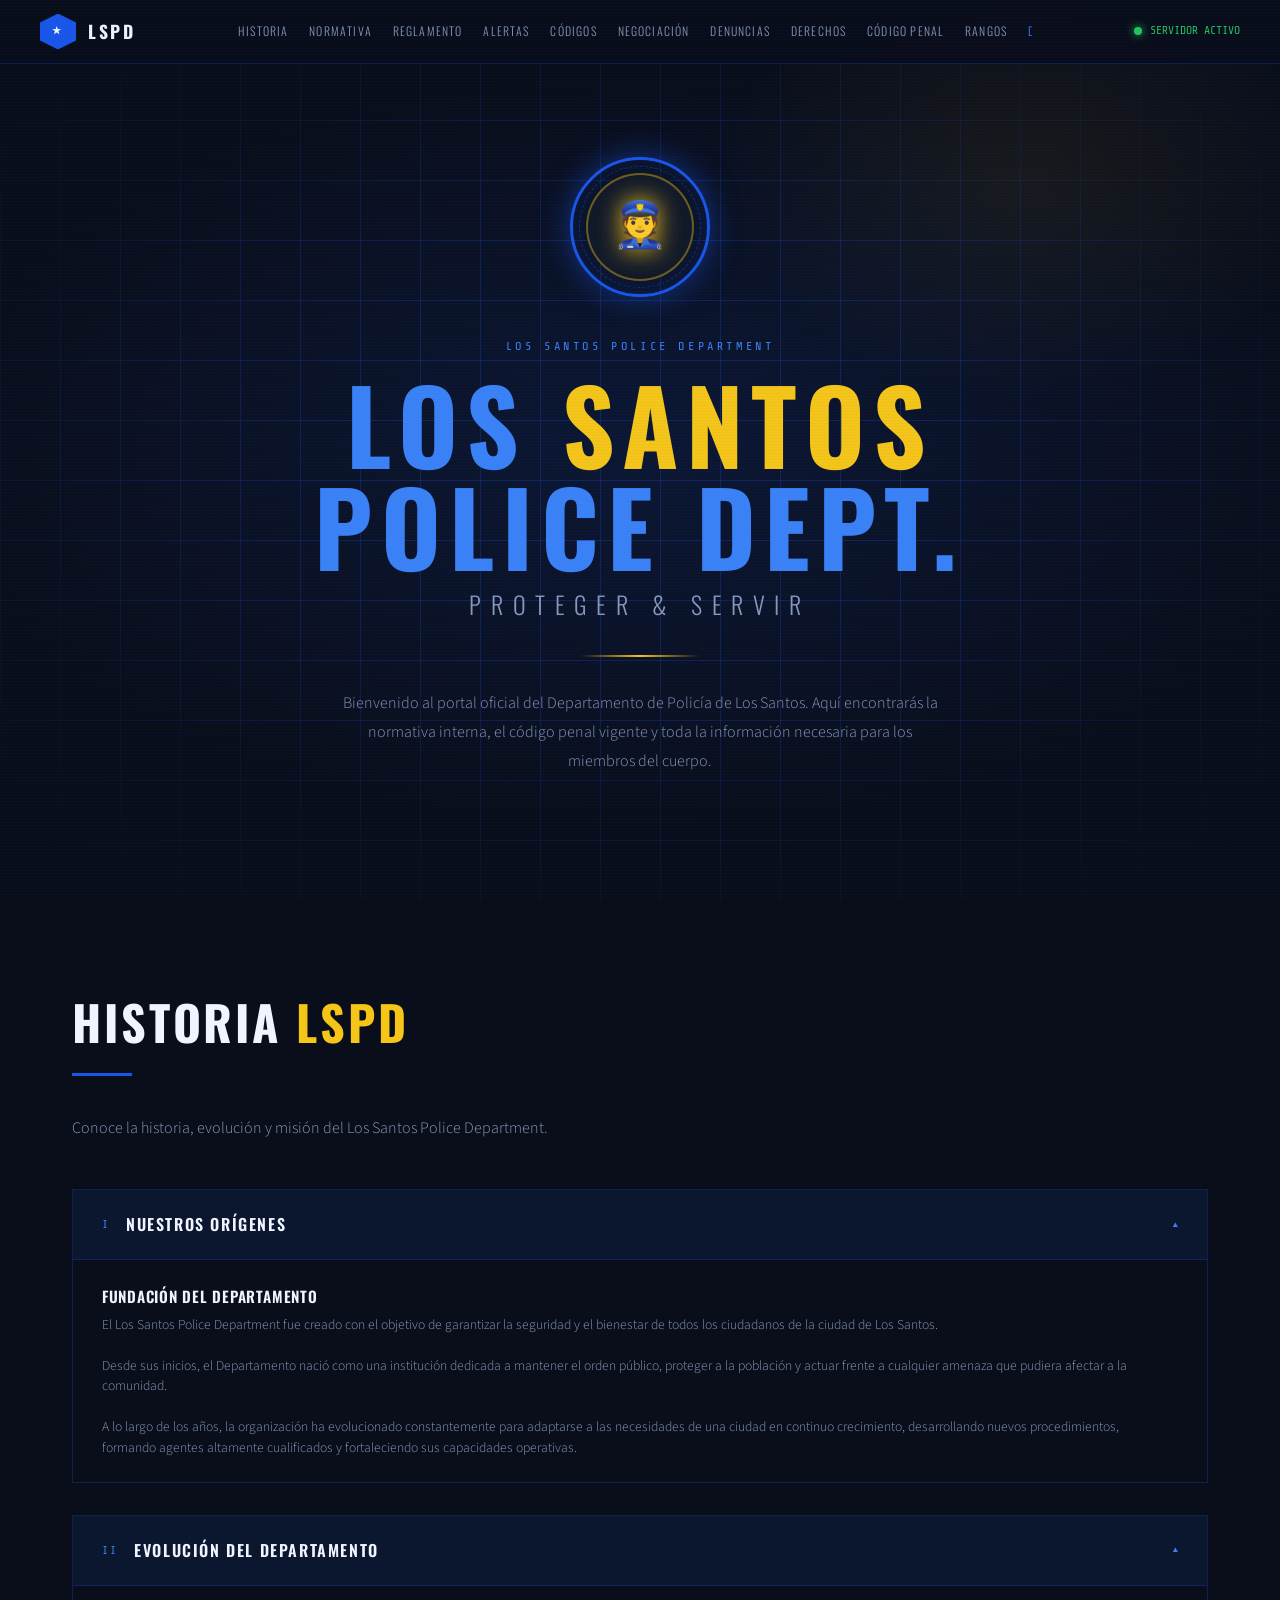
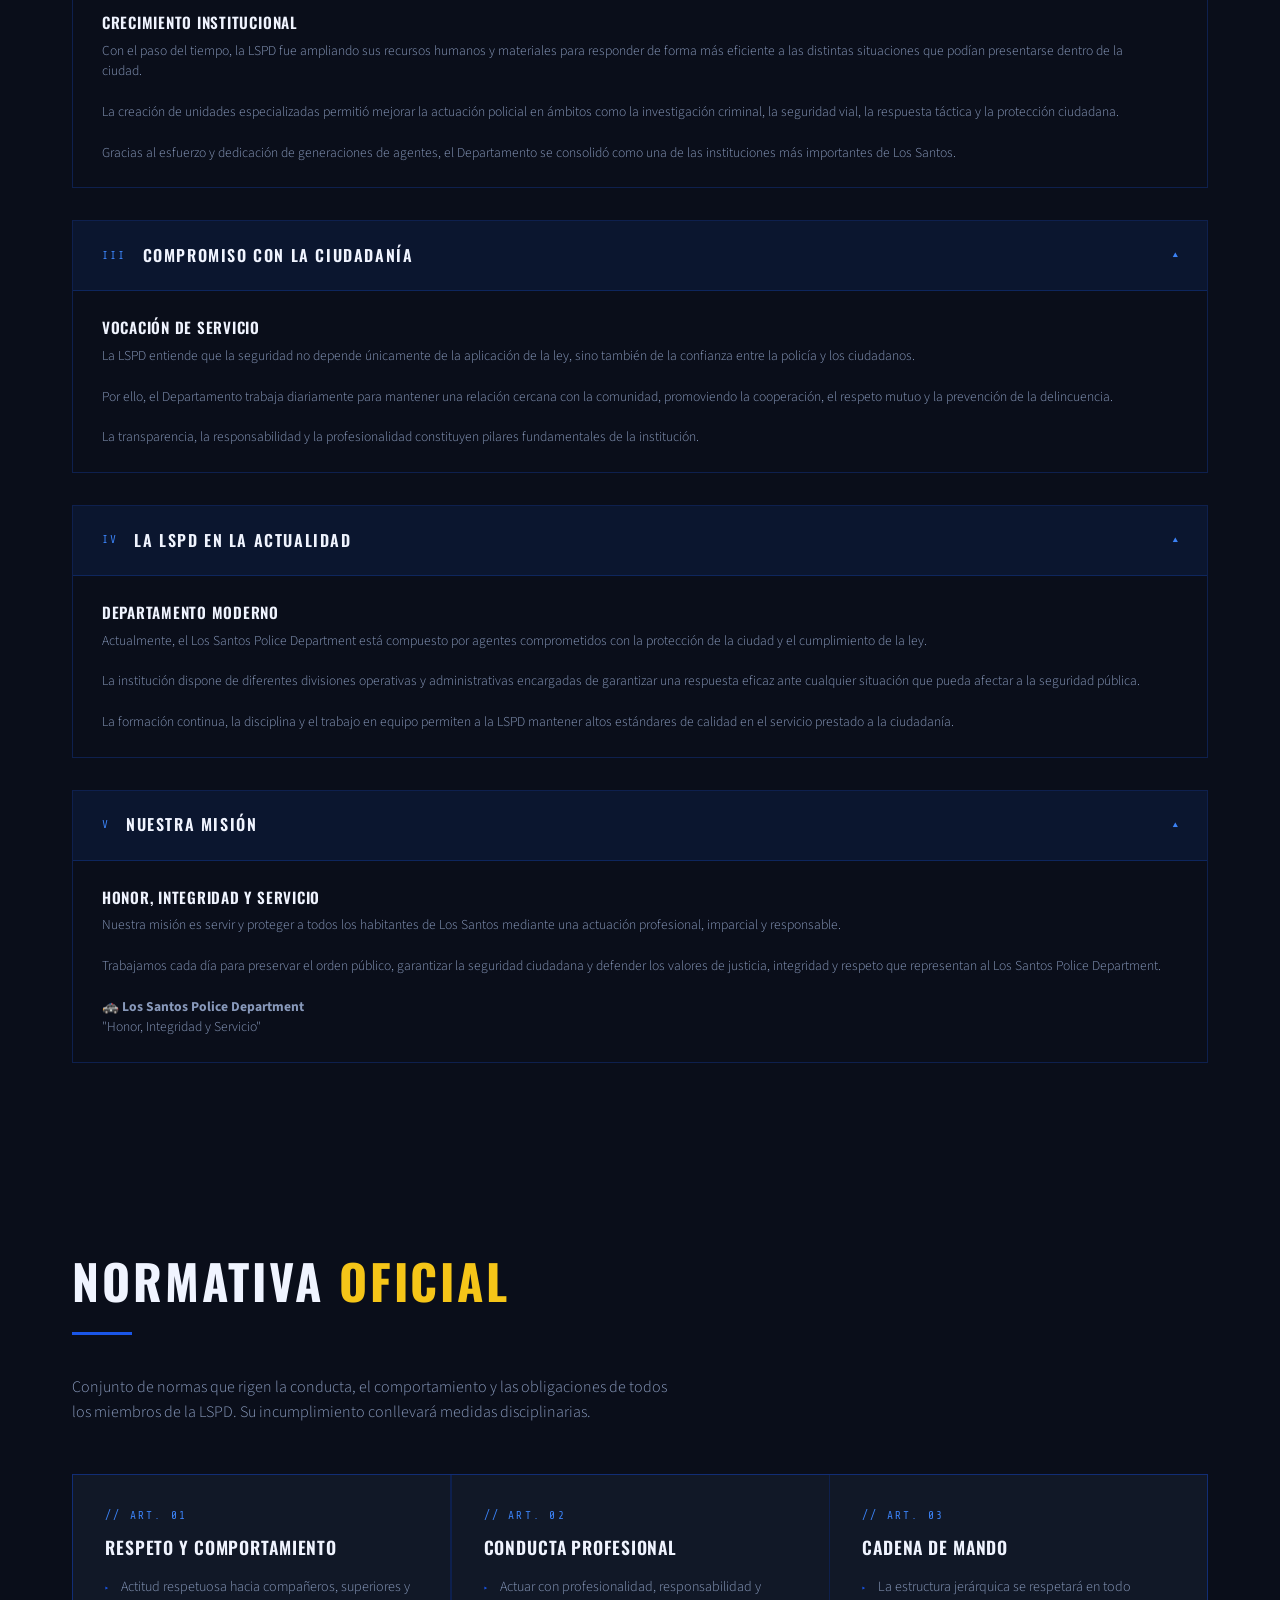
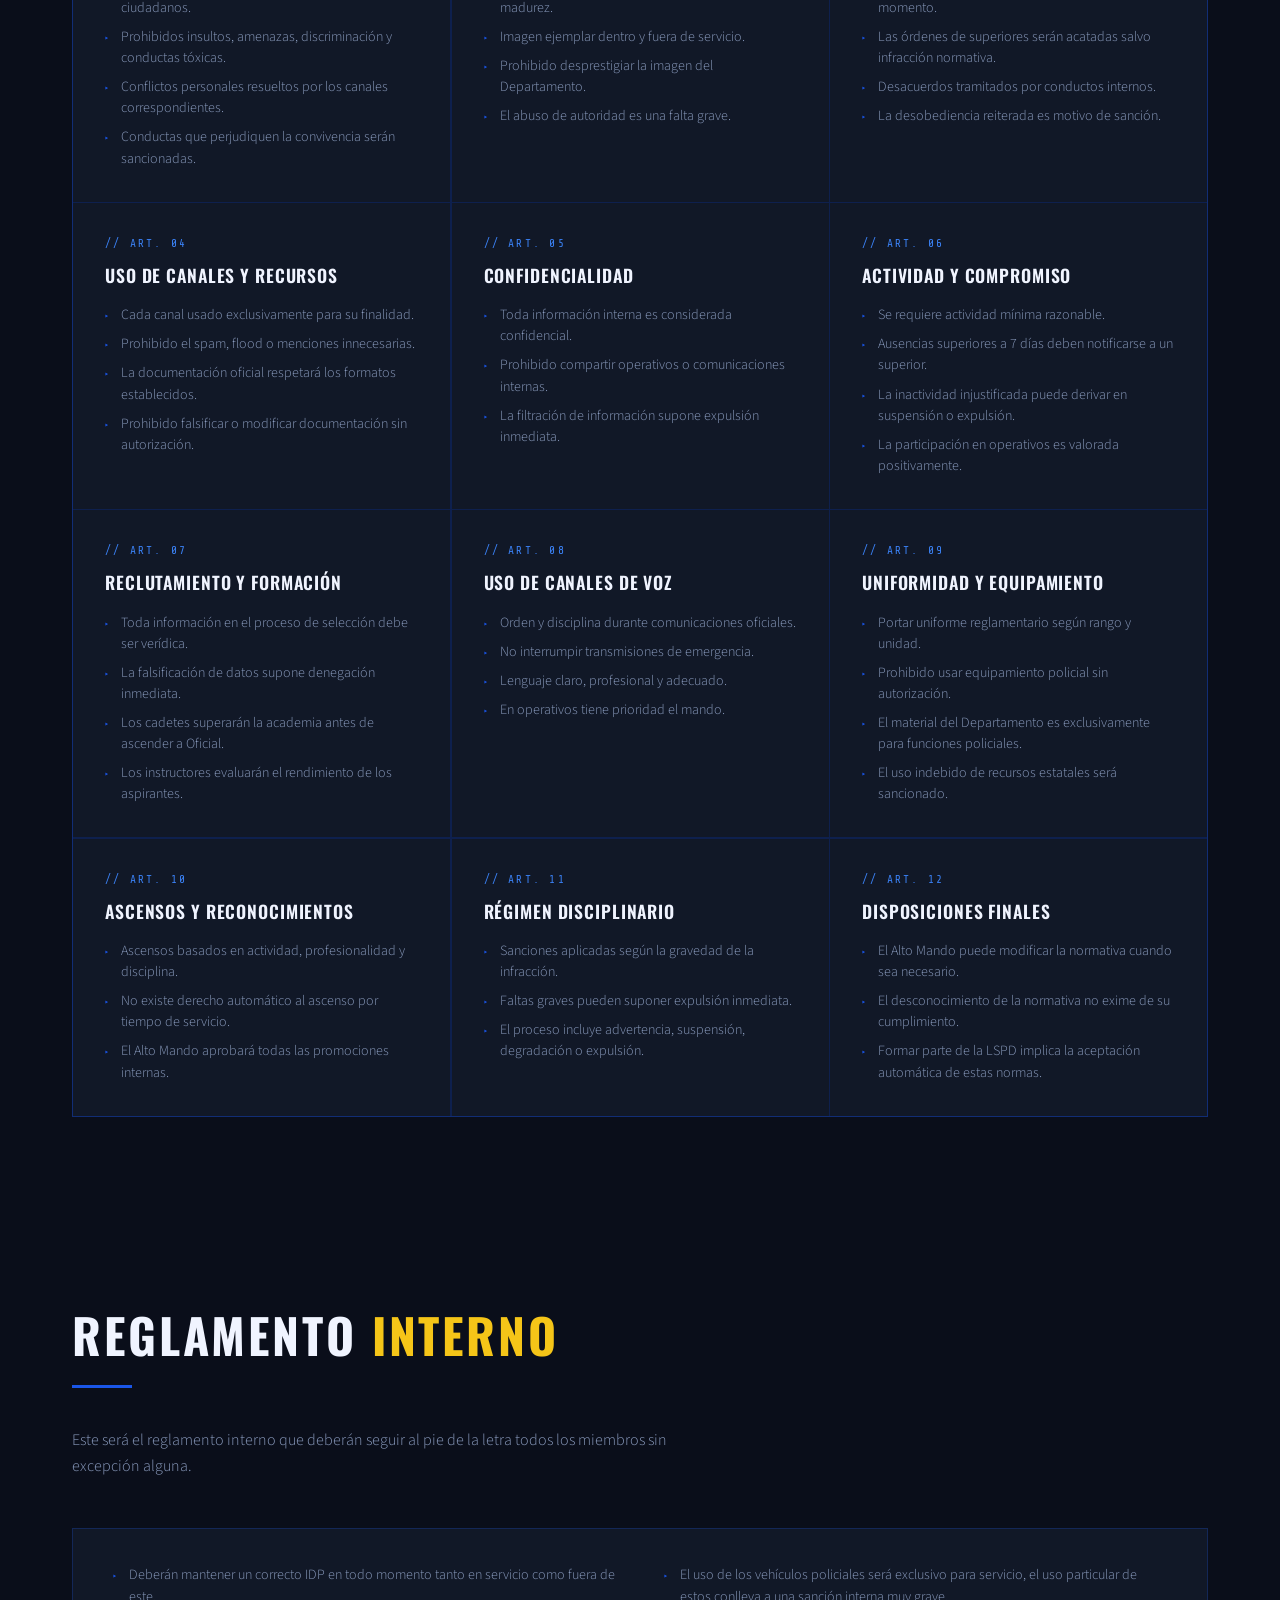
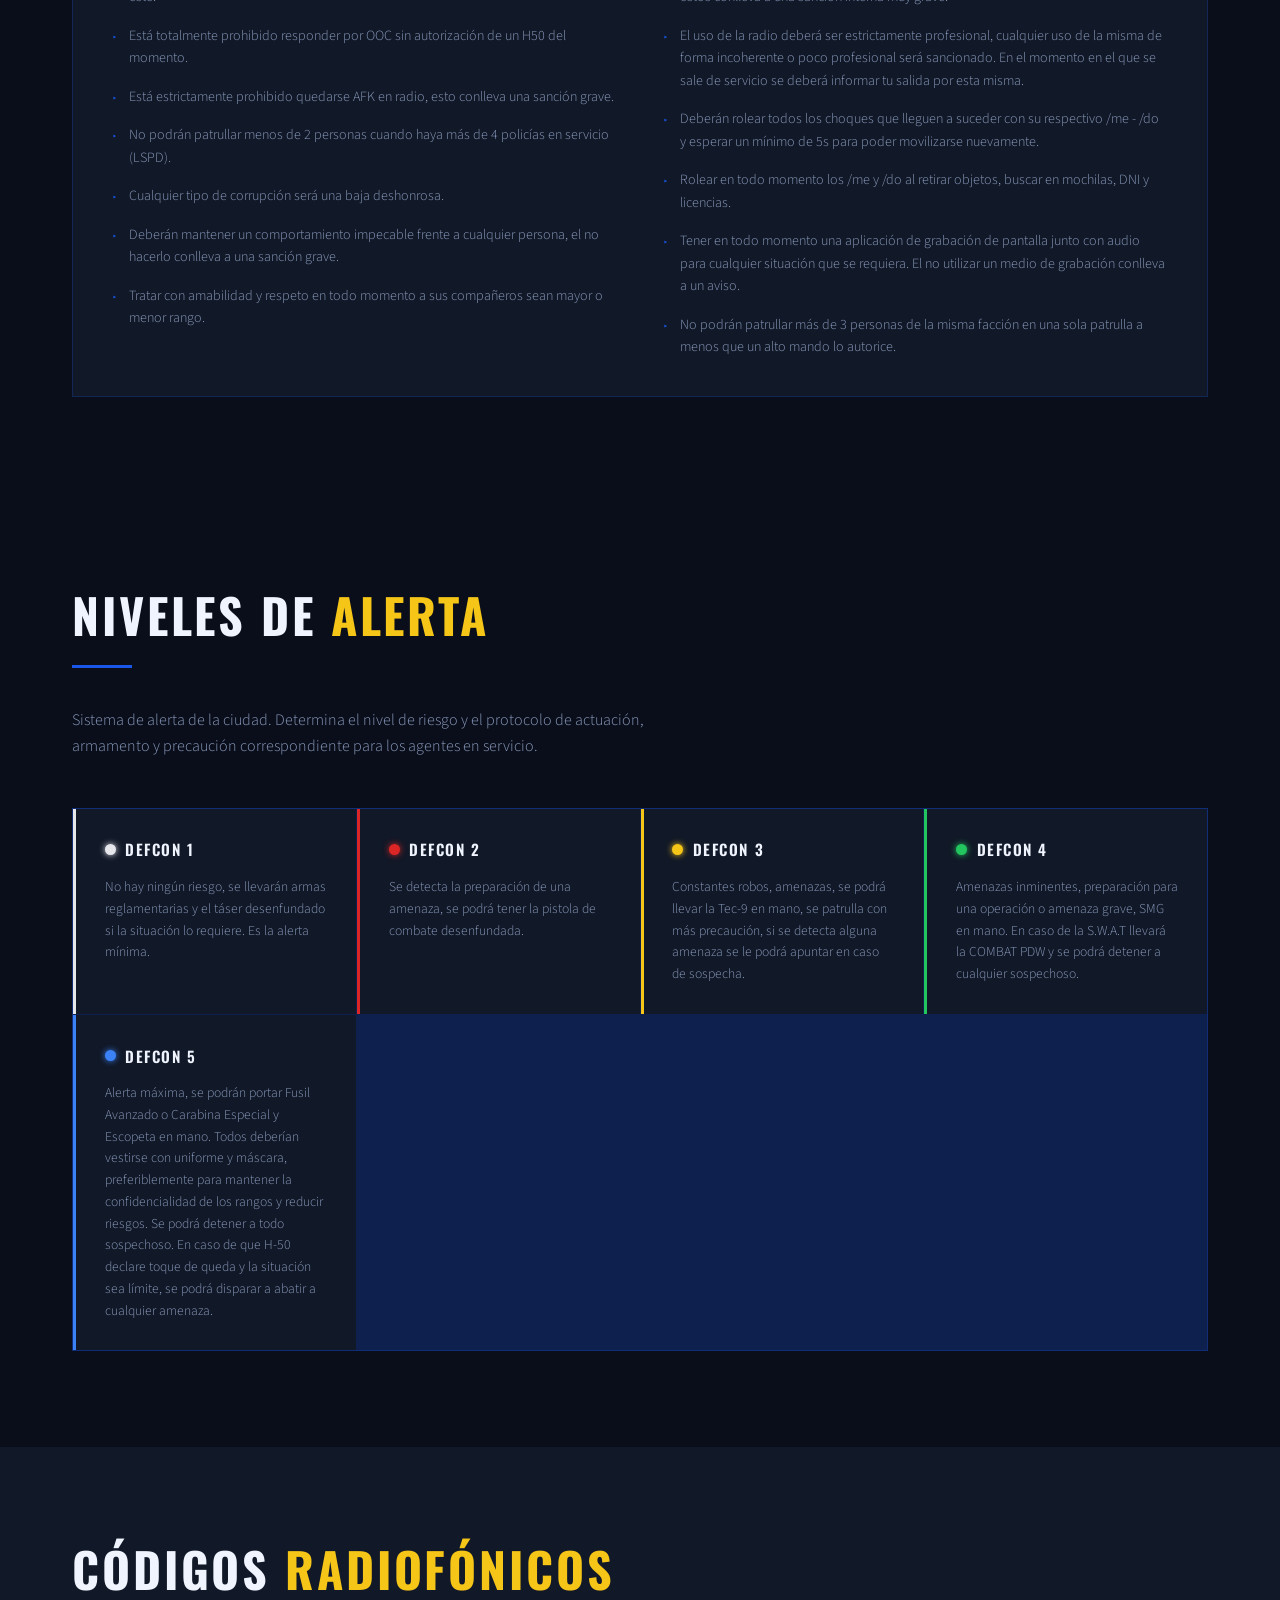
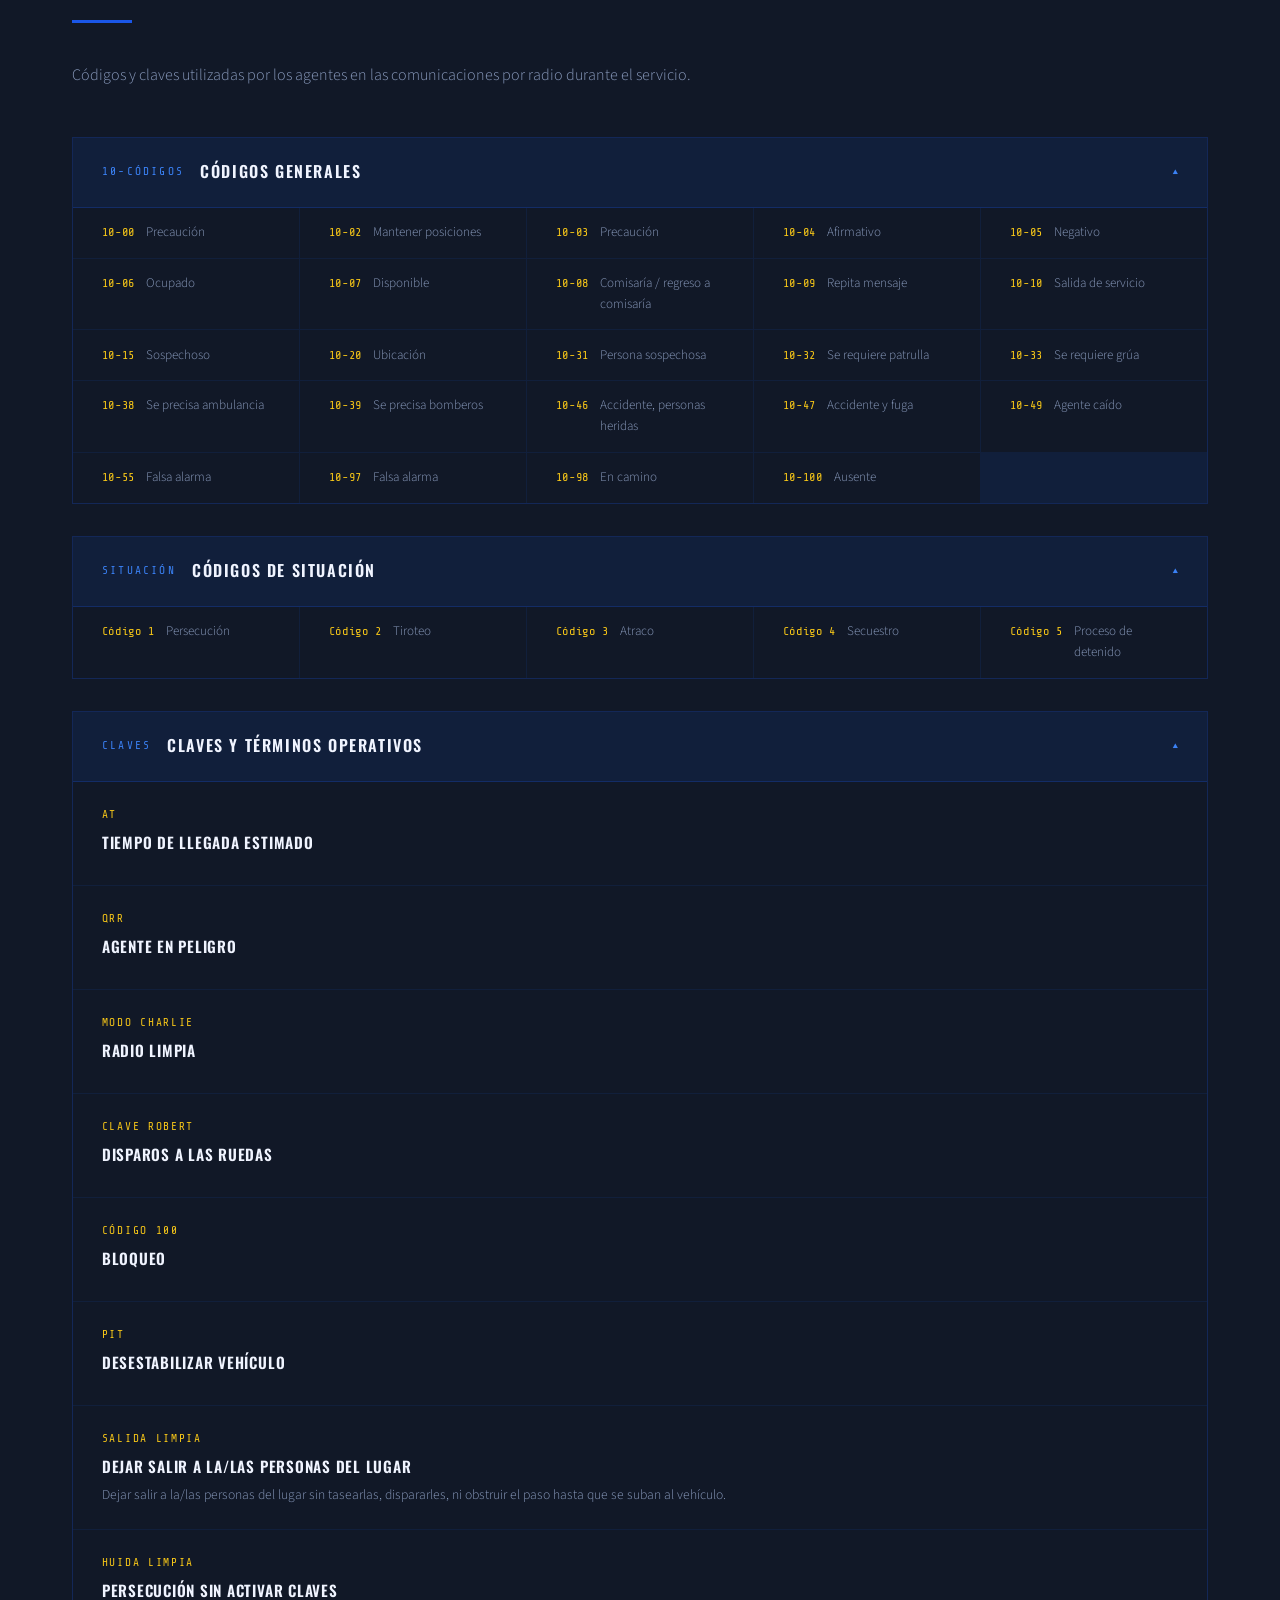
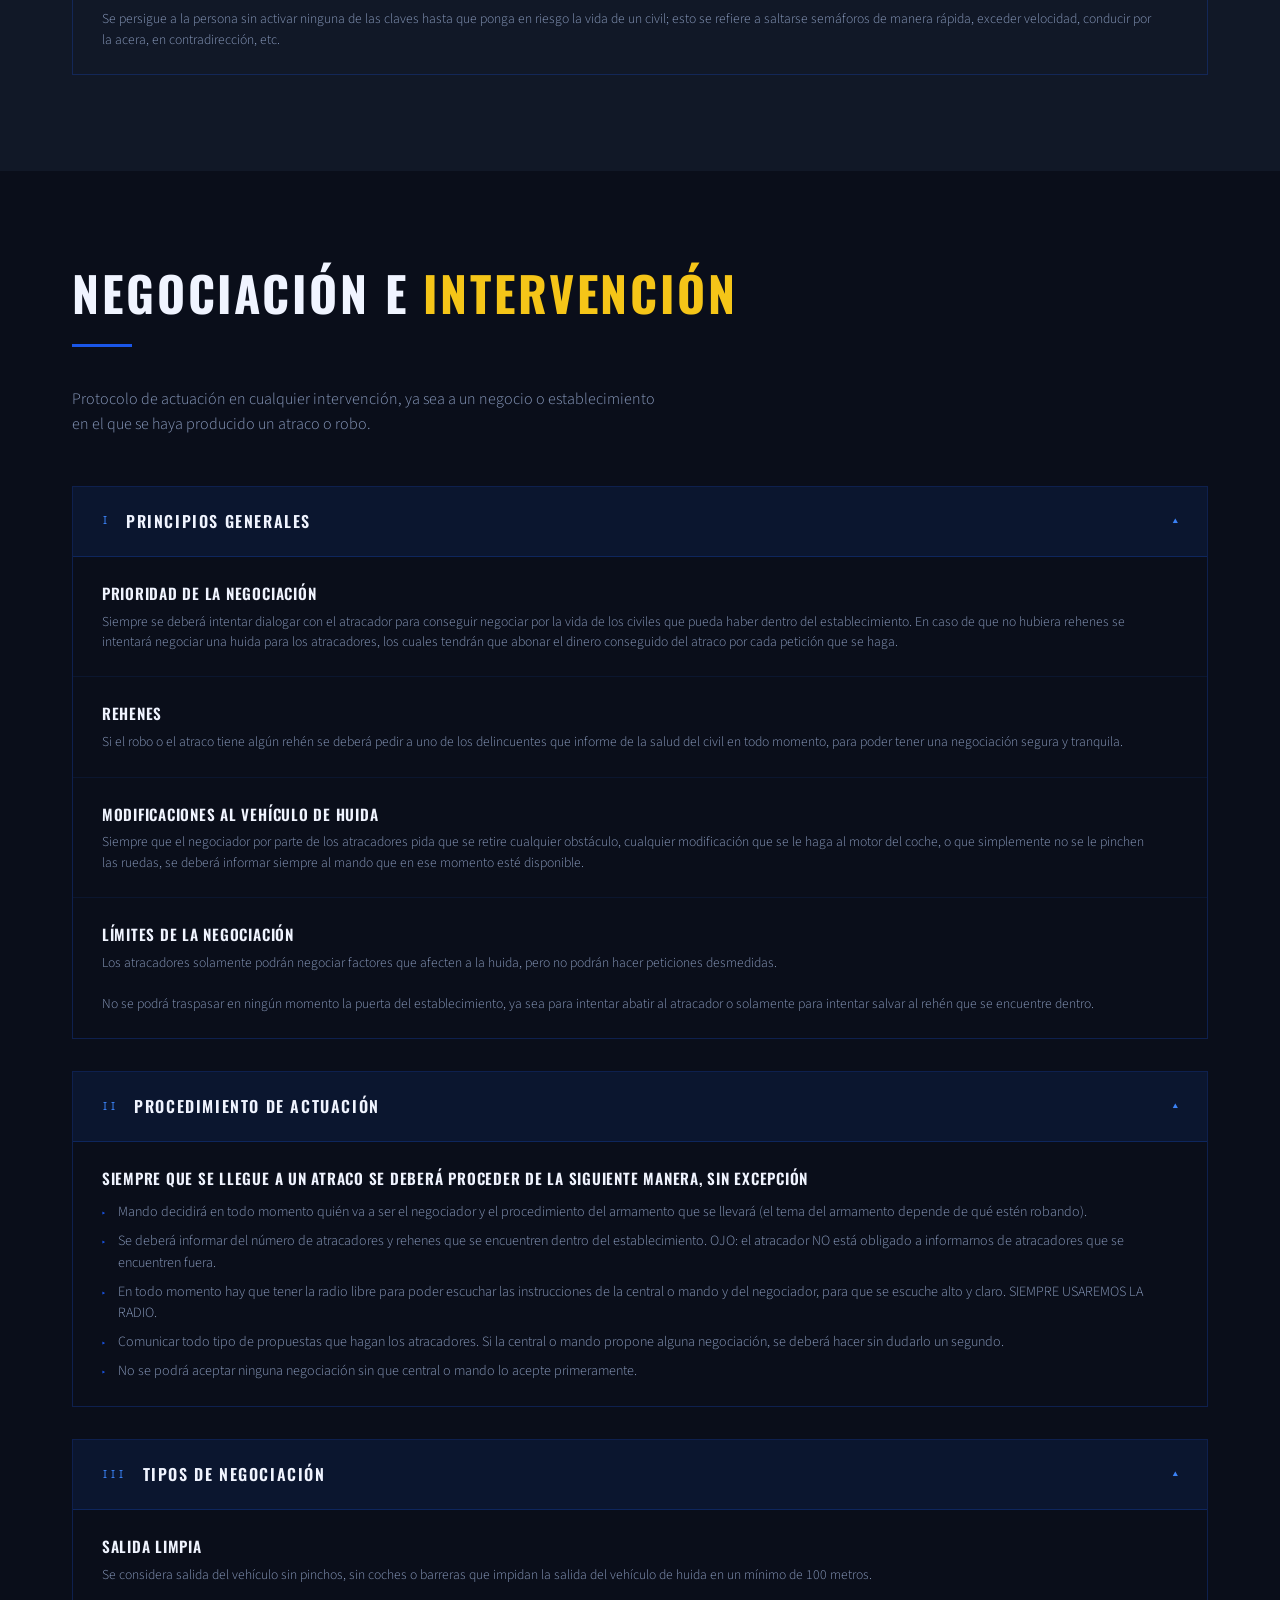
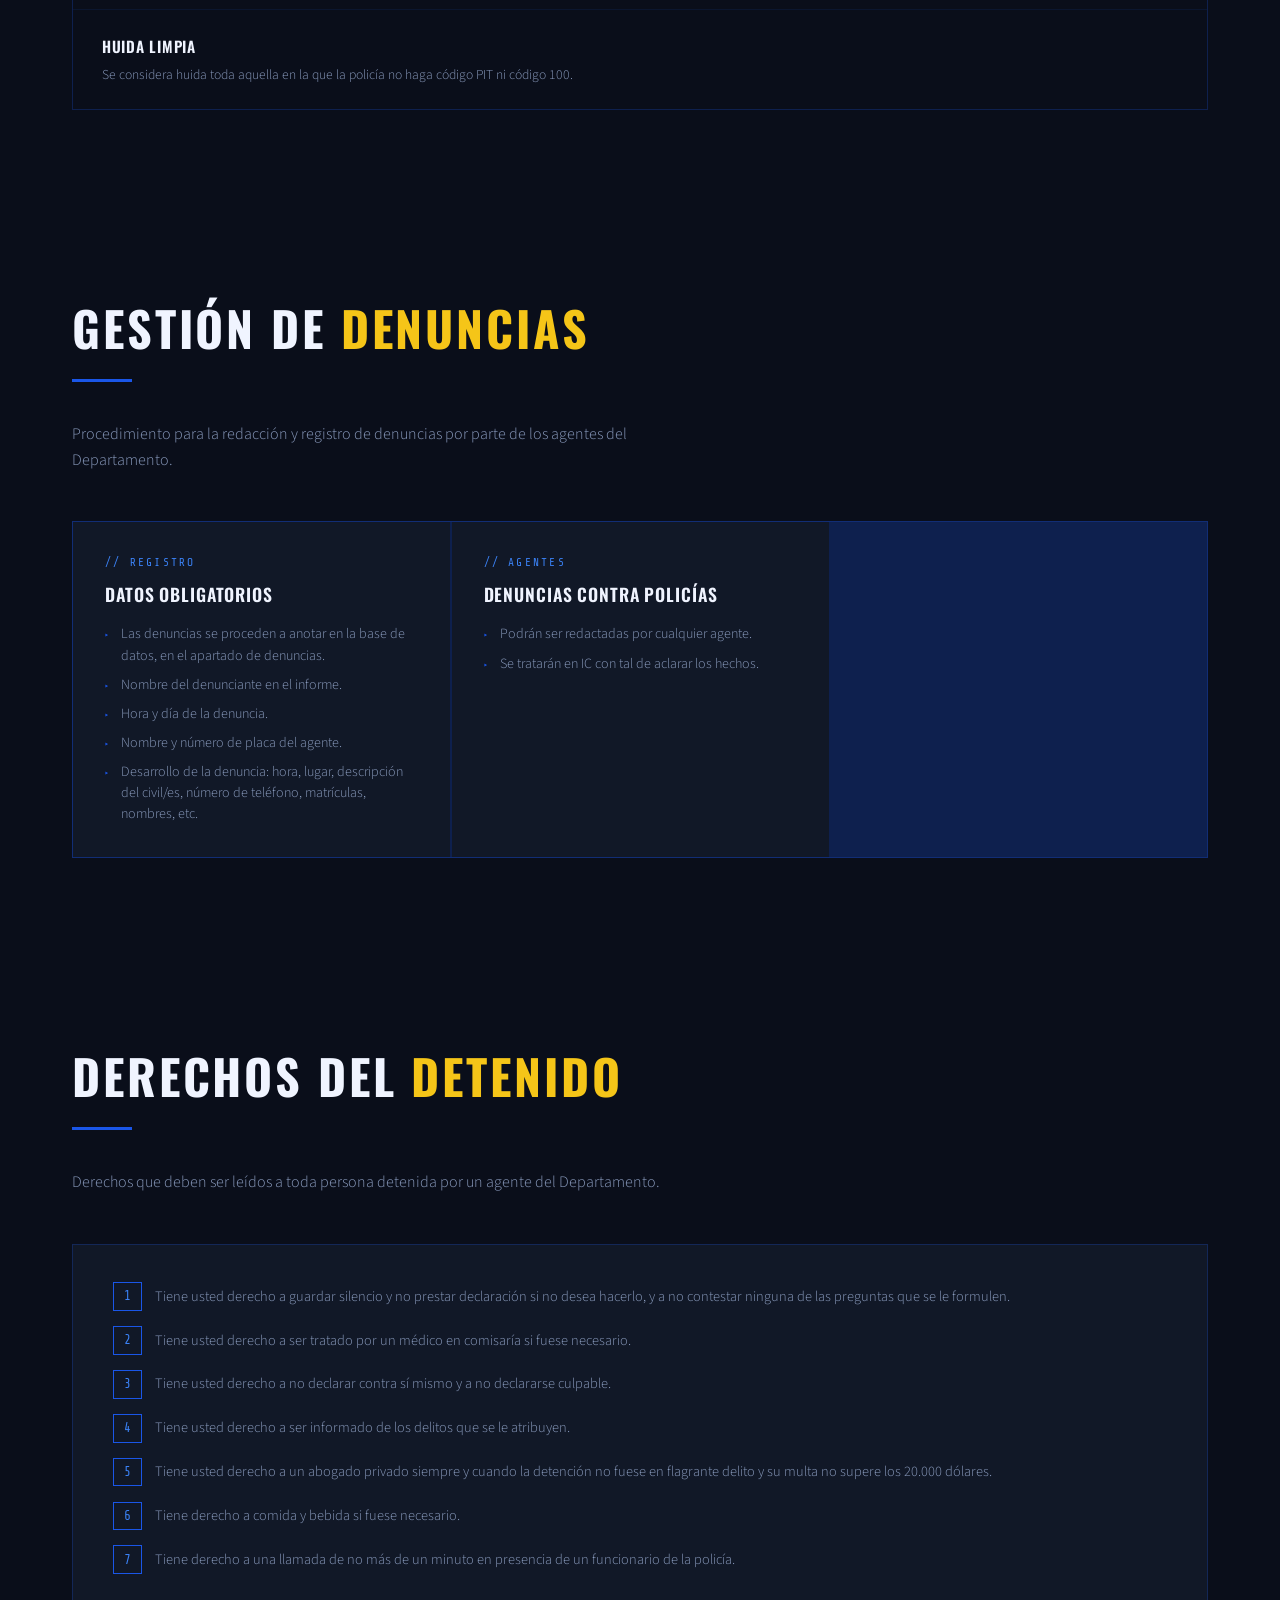
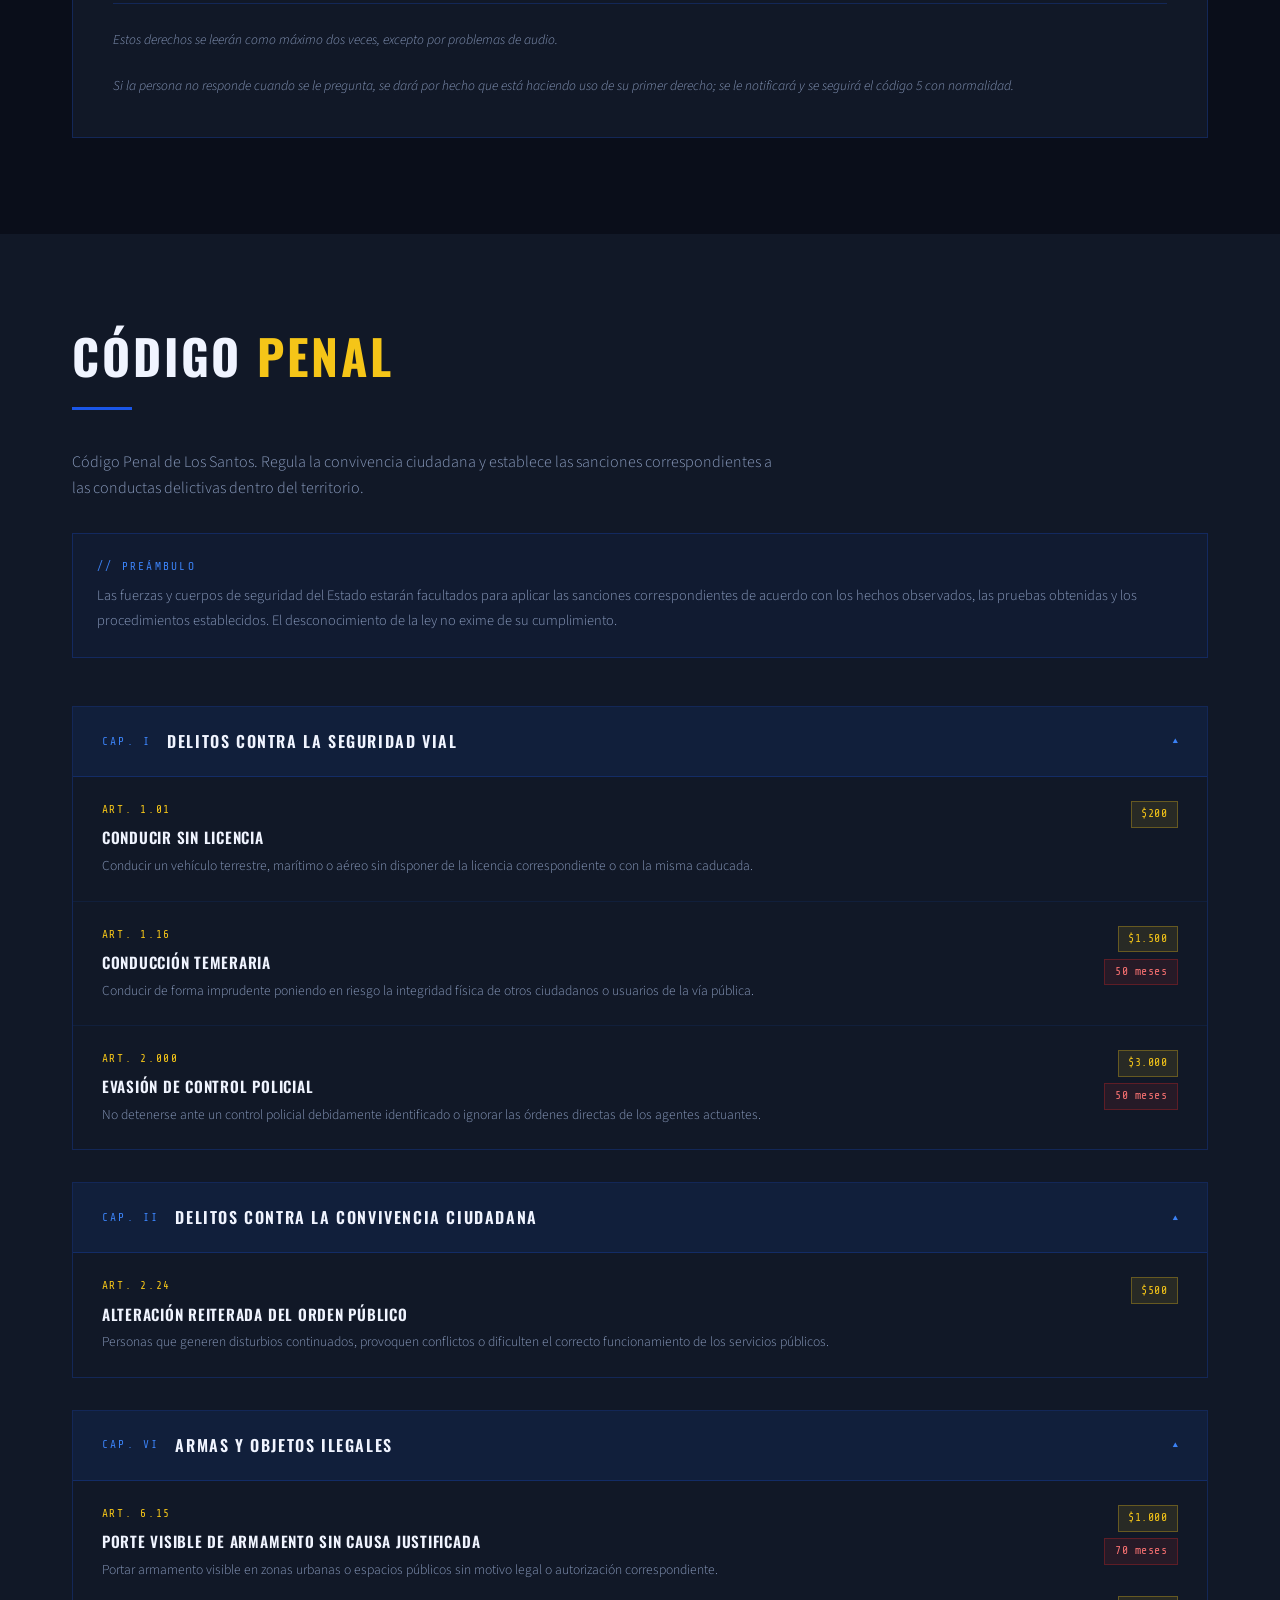
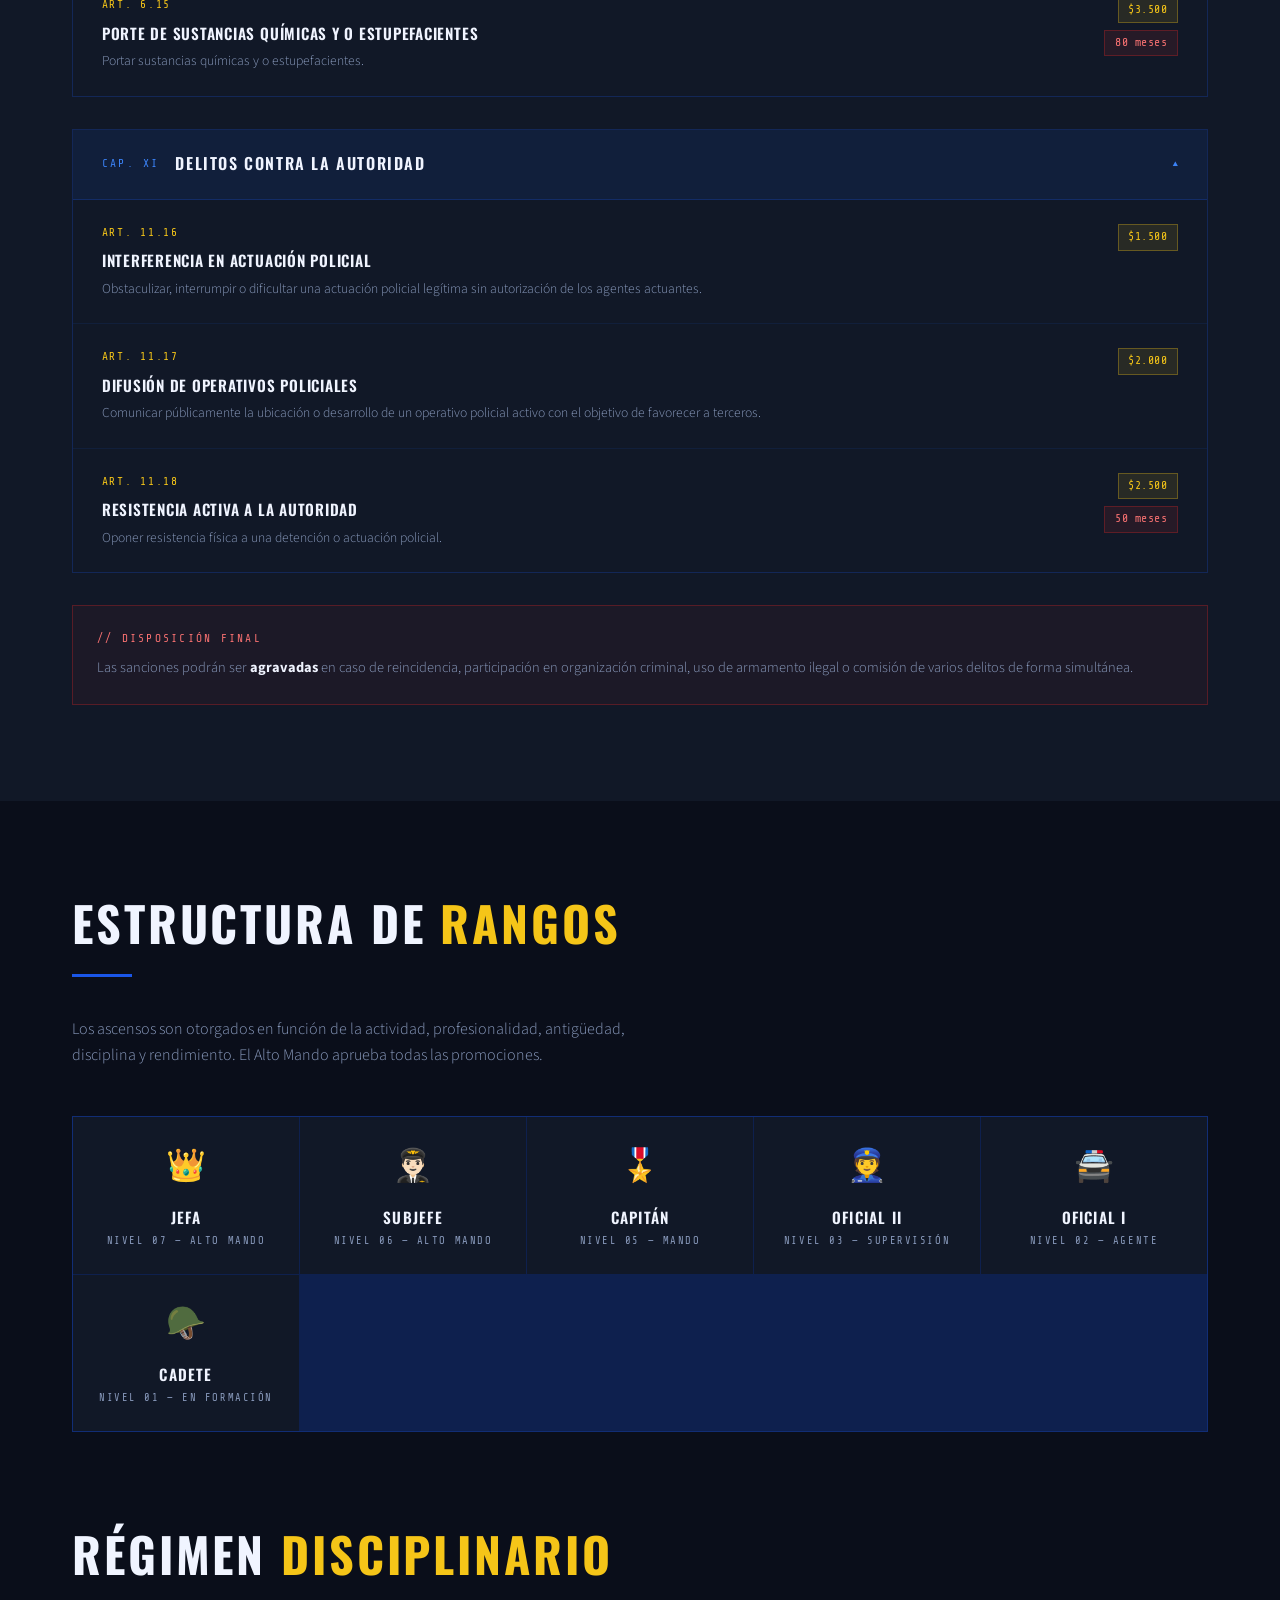
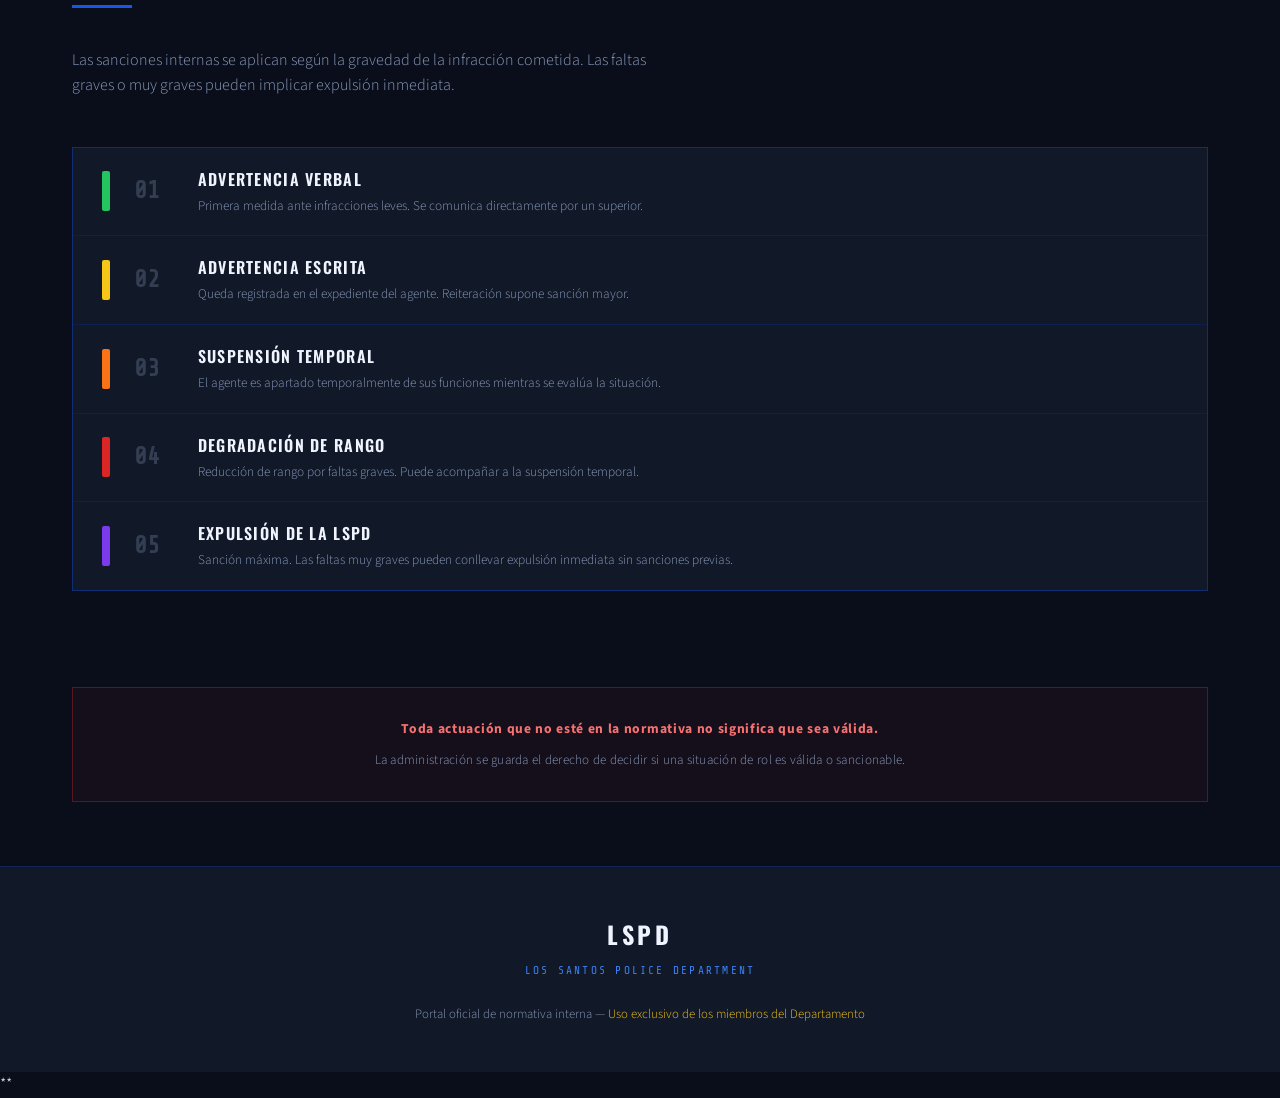
==== commit c87d607f: "Add files via upload" ====
--- a/index.html
+++ b/index.html
@@ -1,781 +1,1075 @@
 <!DOCTYPE html>
 <html lang="es">
+
 <head>
-  <meta charset="UTF-8" />
-  <meta name="viewport" content="width=device-width, initial-scale=1.0" />
+  <meta charset="UTF-8">
+  <meta name="viewport" content="width=device-width, initial-scale=1.0">
   <title>LSPD — Los Santos Police Department</title>
-  <link rel="stylesheet" href="lspd.css" />
+  <link
+    href="https://fonts.googleapis.com/css2?family=Oswald:wght@400;500;600;700&family=Source+Sans+3:wght@300;400;600&family=Share+Tech+Mono&display=swap"
+    rel="stylesheet">
+  <link rel="stylesheet" href="style.css">
 </head>
+
 <body>
 
-<!-- NAV -->
-<nav>
-  <a class="nav-brand" href="#">★ LSPD</a>
-  <ul class="nav-links">
-    <li><a href="#normativa">Normativa</a></li>
-    <li><a href="#rangos-ascensos">Rangos</a></li>
-    <li><a href="#armamento">Armamento</a></li>
-    <li><a href="#codigos">Códigos</a></li>
-    <li><a href="#negociacion">Negociación</a></li>
-    <li><a href="#codigo-penal">Código Penal</a></li>
-    <li><a href="#disciplina">Disciplina</a></li>
-    <li><a href="#derechos">Derechos</a></li>
-  </ul>
-</nav>
-
-<!-- HERO -->
-<div class="hero">
-  <div class="hero-badge">SERVIDOR ACTIVO</div>
-  <p class="hero-sub">⭐ Los Santos Police Department</p>
-  <h1>LOS SANTOS <span>POLICE</span> DEPT.</h1>
-  <p style="font-size:.8rem;letter-spacing:.3em;color:var(--text3);text-transform:uppercase;margin-bottom:1.5rem;">Proteger &amp; Servir</p>
-  <p class="hero-desc">Bienvenido al portal oficial del Departamento de Policía de Los Santos. Aquí encontrarás la normativa interna, el código penal vigente y toda la información necesaria para los miembros del cuerpo.</p>
-  <div class="hero-btns">
-    <a class="btn btn-primary" href="#normativa">Ver Normativa</a>
-    <a class="btn btn-outline" href="#codigo-penal">Código Penal</a>
+  <!-- ===== NAV ===== -->
+  <nav>
+    <a href="#" class="nav-brand">
+      <div class="nav-badge">★</div>
+      LSPD
+    </a>
+    <ul class="nav-links">
+      <li><a href="#historia">Historia</a></li>
+      <li><a href="#normativa">Normativa</a></li>
+      <li><a href="#normativa-basica">Reglamento</a></li>
+      <li><a href="#alertas">Alertas</a></li>
+      <li><a href="#codigos">Códigos</a></li>
+      <li><a href="#negociacion">Negociación</a></li>
+      <li><a href="#denuncias">Denuncias</a></li>
+      <li><a href="#derechos">Derechos</a></li>
+      <li><a href="#codigo-penal">Código Penal</a></li>
+      <li><a href="#rangos">Rangos</a></li>
+      <li><a href="#disciplina">Disciplina</a></li>
+    </ul>
+    <div class="nav-status">
+      <div class="status-dot"></div>
+      SERVIDOR ACTIVO
+    </div>
+  </nav>
+
+  <!-- ===== HERO ===== -->
+  <div class="hero">
+    <div class="hero-bg"></div>
+    <div class="hero-grid"></div>
+
+    <div class="hero-emblem">
+      <div class="emblem-ring"></div>
+      <div class="emblem-inner">
+        <span class="emblem-star">👮</span>
+      </div>
+    </div>
+
+    <p class="hero-eyebrow">LOS SANTOS POLICE DEPARTMENT</p>
+    <h1 class="hero-title">
+      <span>LOS</span> <span class="gold">SANTOS</span><br>
+      <span>POLICE DEPT.</span>
+    </h1>
+    <p class="hero-sub">Proteger &amp; Servir</p>
+    <div class="hero-divider"></div>
+    <p class="hero-desc">
+      Bienvenido al portal oficial del Departamento de Policía de Los Santos.
+      Aquí encontrarás la normativa interna, el código penal vigente y toda la información
+      necesaria para los miembros del cuerpo.
+    </p>
+
   </div>
-</div>
-
-<!-- STATS -->
-<div class="stats">
-  <div class="stat"><div class="stat-num">12</div><div class="stat-label">Artículos Normativos</div></div>
-  <div class="stat"><div class="stat-num">10</div><div class="stat-label">Artículos Penales</div></div>
-  <div class="stat"><div class="stat-num">21</div><div class="stat-label">Rangos del Cuerpo</div></div>
-  <div class="stat"><div class="stat-num">5</div><div class="stat-label">Niveles Disciplinarios</div></div>
-  <div class="stat"><div class="stat-num">7</div><div class="stat-label">Capítulos</div></div>
-</div>
-
-<hr class="divider" />
-
-<!-- ══════════════════════════════════════
-     DOC-001  NORMATIVA INTERNA
-═══════════════════════════════════════ -->
-<div class="section" id="normativa">
-  <p class="doc-label"><span>// DOC-001</span></p>
-  <h2 class="section-title">Normativa Oficial</h2>
-  <p class="section-desc">Conjunto de normas que rigen la conducta, el comportamiento y las obligaciones de todos los miembros de la LSPD. Su incumplimiento conllevará medidas disciplinarias.</p>
-
-  <div class="alert"><strong>⚠ Corrupción = Baja Deshonrosa.</strong> Cualquier tipo de corrupción será sancionada con baja deshonrosa inmediata, sin proceso previo.</div>
-
-  <div class="articles">
-
-    <!-- ART 01 -->
-    <div class="article">
-      <div class="article-header" onclick="toggleArticle(this)">
-        <span class="article-code">// ART. 01</span>
-        <span class="article-title">Respeto y Comportamiento</span>
-        <span class="article-chevron">▾</span>
-      </div>
-      <div class="article-body">
-        <ul>
+
+
+  <!-- ===== HISTORIA ===== -->
+  <section id="historia">
+    <h2 class="section-title">Historia <span class="accent">LSPD</span></h2>
+    <div class="section-divider"></div>
+
+    <p class="section-desc">
+      Conoce la historia, evolución y misión del Los Santos Police Department.
+    </p>
+
+    <div class="penal-chapters" style="margin-top:3rem;">
+
+      <!-- ORÍGENES -->
+      <div class="chapter open">
+        <div class="chapter-header">
+          <span class="chapter-num">I</span>
+          <span class="chapter-name">Nuestros Orígenes</span>
+          <span class="chapter-toggle">▾</span>
+        </div>
+
+        <div class="chapter-body">
+          <div class="article">
+            <div>
+              <div class="art-name">Fundación del Departamento</div>
+              <div class="art-desc">
+                El Los Santos Police Department fue creado con el objetivo de
+                garantizar la seguridad y el bienestar de todos los ciudadanos
+                de la ciudad de Los Santos.
+                <br><br>
+                Desde sus inicios, el Departamento nació como una institución
+                dedicada a mantener el orden público, proteger a la población y
+                actuar frente a cualquier amenaza que pudiera afectar a la
+                comunidad.
+                <br><br>
+                A lo largo de los años, la organización ha evolucionado
+                constantemente para adaptarse a las necesidades de una ciudad
+                en continuo crecimiento, desarrollando nuevos procedimientos,
+                formando agentes altamente cualificados y fortaleciendo sus
+                capacidades operativas.
+              </div>
+            </div>
+          </div>
+        </div>
+      </div>
+
+      <!-- EVOLUCIÓN -->
+      <div class="chapter open">
+        <div class="chapter-header">
+          <span class="chapter-num">II</span>
+          <span class="chapter-name">Evolución del Departamento</span>
+          <span class="chapter-toggle">▾</span>
+        </div>
+
+        <div class="chapter-body">
+          <div class="article">
+            <div>
+              <div class="art-name">Crecimiento Institucional</div>
+              <div class="art-desc">
+                Con el paso del tiempo, la LSPD fue ampliando sus recursos
+                humanos y materiales para responder de forma más eficiente a
+                las distintas situaciones que podían presentarse dentro de la
+                ciudad.
+                <br><br>
+                La creación de unidades especializadas permitió mejorar la
+                actuación policial en ámbitos como la investigación criminal,
+                la seguridad vial, la respuesta táctica y la protección
+                ciudadana.
+                <br><br>
+                Gracias al esfuerzo y dedicación de generaciones de agentes,
+                el Departamento se consolidó como una de las instituciones más
+                importantes de Los Santos.
+              </div>
+            </div>
+          </div>
+        </div>
+      </div>
+
+      <!-- COMPROMISO -->
+      <div class="chapter open">
+        <div class="chapter-header">
+          <span class="chapter-num">III</span>
+          <span class="chapter-name">Compromiso con la Ciudadanía</span>
+          <span class="chapter-toggle">▾</span>
+        </div>
+
+        <div class="chapter-body">
+          <div class="article">
+            <div>
+              <div class="art-name">Vocación de Servicio</div>
+              <div class="art-desc">
+                La LSPD entiende que la seguridad no depende únicamente de la
+                aplicación de la ley, sino también de la confianza entre la
+                policía y los ciudadanos.
+                <br><br>
+                Por ello, el Departamento trabaja diariamente para mantener una
+                relación cercana con la comunidad, promoviendo la cooperación,
+                el respeto mutuo y la prevención de la delincuencia.
+                <br><br>
+                La transparencia, la responsabilidad y la profesionalidad
+                constituyen pilares fundamentales de la institución.
+              </div>
+            </div>
+          </div>
+        </div>
+      </div>
+
+      <!-- ACTUALIDAD -->
+      <div class=" chapter open">
+        <div class="chapter-header">
+          <span class="chapter-num">IV</span>
+          <span class="chapter-name">La LSPD en la Actualidad</span>
+          <span class="chapter-toggle">▾</span>
+        </div>
+
+        <div class="chapter-body">
+          <div class="article">
+            <div>
+              <div class="art-name">Departamento Moderno</div>
+              <div class="art-desc">
+                Actualmente, el Los Santos Police Department está compuesto por
+                agentes comprometidos con la protección de la ciudad y el
+                cumplimiento de la ley.
+                <br><br>
+                La institución dispone de diferentes divisiones operativas y
+                administrativas encargadas de garantizar una respuesta eficaz
+                ante cualquier situación que pueda afectar a la seguridad
+                pública.
+                <br><br>
+                La formación continua, la disciplina y el trabajo en equipo
+                permiten a la LSPD mantener altos estándares de calidad en el
+                servicio prestado a la ciudadanía.
+              </div>
+            </div>
+          </div>
+        </div>
+      </div>
+
+      <!-- MISIÓN -->
+      <div class="chapter open">
+        <div class="chapter-header">
+          <span class="chapter-num">V</span>
+          <span class="chapter-name">Nuestra Misión</span>
+          <span class="chapter-toggle">▾</span>
+        </div>
+
+        <div class="chapter-body">
+          <div class="article">
+            <div>
+              <div class="art-name">Honor, Integridad y Servicio</div>
+              <div class="art-desc">
+                Nuestra misión es servir y proteger a todos los habitantes de
+                Los Santos mediante una actuación profesional, imparcial y
+                responsable.
+                <br><br>
+                Trabajamos cada día para preservar el orden público, garantizar
+                la seguridad ciudadana y defender los valores de justicia,
+                integridad y respeto que representan al Los Santos Police
+                Department.
+                <br><br>
+                <strong>🚓 Los Santos Police Department</strong><br>
+                "Honor, Integridad y Servicio"
+              </div>
+            </div>
+          </div>
+        </div>
+      </div>
+
+    </div>
+  </section>
+
+  <!-- ===== NORMATIVA ===== -->
+  <section id="normativa">
+    <h2 class="section-title">Normativa <span class="accent">Oficial</span></h2>
+    <div class="section-divider"></div>
+    <p class="section-desc">Conjunto de normas que rigen la conducta, el comportamiento y las obligaciones de todos los
+      miembros de la LSPD. Su incumplimiento conllevará medidas disciplinarias.</p>
+
+    <div class="norm-grid">
+
+      <div class="norm-card">
+        <div class="norm-num">// ART. 01</div>
+        <div class="norm-title">Respeto y Comportamiento</div>
+        <ul class="norm-list">
           <li>Actitud respetuosa hacia compañeros, superiores y ciudadanos.</li>
           <li>Prohibidos insultos, amenazas, discriminación y conductas tóxicas.</li>
           <li>Conflictos personales resueltos por los canales correspondientes.</li>
           <li>Conductas que perjudiquen la convivencia serán sancionadas.</li>
-          <li>Deberán mantener un correcto <strong>IDP en todo momento</strong>, tanto en servicio como fuera de él.</li>
-          <li>Está totalmente prohibido responder por OOC sin autorización de un H50 del momento.</li>
-        </ul>
-      </div>
-    </div>
-
-    <!-- ART 02 -->
-    <div class="article">
-      <div class="article-header" onclick="toggleArticle(this)">
-        <span class="article-code">// ART. 02</span>
-        <span class="article-title">Conducta Profesional</span>
-        <span class="article-chevron">▾</span>
-      </div>
-      <div class="article-body">
-        <ul>
+        </ul>
+      </div>
+
+      <div class="norm-card">
+        <div class="norm-num">// ART. 02</div>
+        <div class="norm-title">Conducta Profesional</div>
+        <ul class="norm-list">
           <li>Actuar con profesionalidad, responsabilidad y madurez.</li>
           <li>Imagen ejemplar dentro y fuera de servicio.</li>
           <li>Prohibido desprestigiar la imagen del Departamento.</li>
           <li>El abuso de autoridad es una falta grave.</li>
-          <li>Deberán mantener un comportamiento impecable frente a cualquier persona. No hacerlo conlleva sanción grave.</li>
-        </ul>
-      </div>
-    </div>
-
-    <!-- ART 03 -->
-    <div class="article">
-      <div class="article-header" onclick="toggleArticle(this)">
-        <span class="article-code">// ART. 03</span>
-        <span class="article-title">Cadena de Mando</span>
-        <span class="article-chevron">▾</span>
-      </div>
-      <div class="article-body">
-        <ul>
+        </ul>
+      </div>
+
+      <div class="norm-card">
+        <div class="norm-num">// ART. 03</div>
+        <div class="norm-title">Cadena de Mando</div>
+        <ul class="norm-list">
           <li>La estructura jerárquica se respetará en todo momento.</li>
           <li>Las órdenes de superiores serán acatadas salvo infracción normativa.</li>
           <li>Desacuerdos tramitados por conductos internos.</li>
           <li>La desobediencia reiterada es motivo de sanción.</li>
         </ul>
       </div>
-    </div>
-
-    <!-- ART 04 -->
-    <div class="article">
-      <div class="article-header" onclick="toggleArticle(this)">
-        <span class="article-code">// ART. 04</span>
-        <span class="article-title">Patrullaje y Radio</span>
-        <span class="article-chevron">▾</span>
-      </div>
-      <div class="article-body">
-        <ul>
-          <li>Está estrictamente prohibido quedarse <strong>AFK en radio</strong>. Conlleva sanción grave.</li>
-          <li>No podrán patrullar menos de <strong>2 personas</strong> cuando haya más de 4 policías en servicio.</li>
-          <li>No podrán patrullar más de <strong>3 personas de la misma facción</strong> en una sola patrulla, salvo autorización de alto mando.</li>
-          <li>El uso de la radio deberá ser estrictamente profesional. Al salir de servicio se deberá informar por radio.</li>
-          <li>Tener en todo momento una <strong>aplicación de grabación</strong> de pantalla con audio. No utilizarla conlleva un aviso.</li>
-          <li>Cada canal usado exclusivamente para su finalidad. Prohibido el spam, flood o menciones innecesarias.</li>
-        </ul>
-      </div>
-    </div>
-
-    <!-- ART 05 -->
-    <div class="article">
-      <div class="article-header" onclick="toggleArticle(this)">
-        <span class="article-code">// ART. 05</span>
-        <span class="article-title">Vehículos y Rol</span>
-        <span class="article-chevron">▾</span>
-      </div>
-      <div class="article-body">
-        <ul>
-          <li>El uso de vehículos policiales es <strong>exclusivo para el servicio</strong>. El uso particular conlleva sanción interna muy grave.</li>
-          <li>Deberán rolear todos los choques con <strong>/me y /do</strong> y esperar un mínimo de 5 segundos para movilizarse de nuevo.</li>
-          <li>Rolear en todo momento los /me y /do al retirar objetos, buscar en mochilas, revisar DNI y licencias.</li>
-          <li>El material del Departamento es exclusivamente para funciones policiales. El uso indebido será sancionado.</li>
-        </ul>
-      </div>
-    </div>
-
-    <!-- ART 06 -->
-    <div class="article">
-      <div class="article-header" onclick="toggleArticle(this)">
-        <span class="article-code">// ART. 06</span>
-        <span class="article-title">Confidencialidad</span>
-        <span class="article-chevron">▾</span>
-      </div>
-      <div class="article-body">
-        <ul>
+
+      <div class="norm-card">
+        <div class="norm-num">// ART. 04</div>
+        <div class="norm-title">Uso de Canales y Recursos</div>
+        <ul class="norm-list">
+          <li>Cada canal usado exclusivamente para su finalidad.</li>
+          <li>Prohibido el spam, flood o menciones innecesarias.</li>
+          <li>La documentación oficial respetará los formatos establecidos.</li>
+          <li>Prohibido falsificar o modificar documentación sin autorización.</li>
+        </ul>
+      </div>
+
+      <div class="norm-card">
+        <div class="norm-num">// ART. 05</div>
+        <div class="norm-title">Confidencialidad</div>
+        <ul class="norm-list">
           <li>Toda información interna es considerada confidencial.</li>
           <li>Prohibido compartir operativos o comunicaciones internas.</li>
           <li>La filtración de información supone expulsión inmediata.</li>
-          <li>La documentación oficial respetará los formatos establecidos.</li>
-          <li>Prohibido falsificar o modificar documentación sin autorización.</li>
-        </ul>
-      </div>
-    </div>
-
-    <!-- ART 07 -->
-    <div class="article">
-      <div class="article-header" onclick="toggleArticle(this)">
-        <span class="article-code">// ART. 07</span>
-        <span class="article-title">Actividad y Compromiso</span>
-        <span class="article-chevron">▾</span>
-      </div>
-      <div class="article-body">
-        <ul>
+        </ul>
+      </div>
+
+      <div class="norm-card">
+        <div class="norm-num">// ART. 06</div>
+        <div class="norm-title">Actividad y Compromiso</div>
+        <ul class="norm-list">
           <li>Se requiere actividad mínima razonable.</li>
           <li>Ausencias superiores a 7 días deben notificarse a un superior.</li>
           <li>La inactividad injustificada puede derivar en suspensión o expulsión.</li>
           <li>La participación en operativos es valorada positivamente.</li>
         </ul>
       </div>
-    </div>
-
-    <!-- ART 08 -->
-    <div class="article">
-      <div class="article-header" onclick="toggleArticle(this)">
-        <span class="article-code">// ART. 08</span>
-        <span class="article-title">Reclutamiento y Formación</span>
-        <span class="article-chevron">▾</span>
-      </div>
-      <div class="article-body">
-        <ul>
+
+      <div class="norm-card">
+        <div class="norm-num">// ART. 07</div>
+        <div class="norm-title">Reclutamiento y Formación</div>
+        <ul class="norm-list">
           <li>Toda información en el proceso de selección debe ser verídica.</li>
           <li>La falsificación de datos supone denegación inmediata.</li>
           <li>Los cadetes superarán la academia antes de ascender a Oficial.</li>
           <li>Los instructores evaluarán el rendimiento de los aspirantes.</li>
         </ul>
       </div>
-    </div>
-
-    <!-- ART 09 -->
-    <div class="article">
-      <div class="article-header" onclick="toggleArticle(this)">
-        <span class="article-code">// ART. 09</span>
-        <span class="article-title">Uniformidad y Equipamiento</span>
-        <span class="article-chevron">▾</span>
-      </div>
-      <div class="article-body">
-        <ul>
+
+      <div class="norm-card">
+        <div class="norm-num">// ART. 08</div>
+        <div class="norm-title">Uso de Canales de Voz</div>
+        <ul class="norm-list">
+          <li>Orden y disciplina durante comunicaciones oficiales.</li>
+          <li>No interrumpir transmisiones de emergencia.</li>
+          <li>Lenguaje claro, profesional y adecuado.</li>
+          <li>En operativos tiene prioridad el mando.</li>
+        </ul>
+      </div>
+
+      <div class="norm-card">
+        <div class="norm-num">// ART. 09</div>
+        <div class="norm-title">Uniformidad y Equipamiento</div>
+        <ul class="norm-list">
           <li>Portar uniforme reglamentario según rango y unidad.</li>
           <li>Prohibido usar equipamiento policial sin autorización.</li>
           <li>El material del Departamento es exclusivamente para funciones policiales.</li>
           <li>El uso indebido de recursos estatales será sancionado.</li>
         </ul>
       </div>
-    </div>
-
-    <!-- ART 10 -->
-    <div class="article">
-      <div class="article-header" onclick="toggleArticle(this)">
-        <span class="article-code">// ART. 10</span>
-        <span class="article-title">Ascensos y Reconocimientos</span>
-        <span class="article-chevron">▾</span>
-      </div>
-      <div class="article-body">
-        <ul>
+
+      <div class="norm-card">
+        <div class="norm-num">// ART. 10</div>
+        <div class="norm-title">Ascensos y Reconocimientos</div>
+        <ul class="norm-list">
           <li>Ascensos basados en actividad, profesionalidad y disciplina.</li>
           <li>No existe derecho automático al ascenso por tiempo de servicio.</li>
           <li>El Alto Mando aprobará todas las promociones internas.</li>
-          <li><strong>Solicitar un ascenso directamente será denegado.</strong> Si se repite, conllevará descenso de rango más aviso.</li>
-        </ul>
-      </div>
-    </div>
-
-    <!-- ART 11 -->
-    <div class="article">
-      <div class="article-header" onclick="toggleArticle(this)">
-        <span class="article-code">// ART. 11</span>
-        <span class="article-title">Régimen Disciplinario</span>
-        <span class="article-chevron">▾</span>
-      </div>
-      <div class="article-body">
-        <ul>
+        </ul>
+      </div>
+
+      <div class="norm-card">
+        <div class="norm-num">// ART. 11</div>
+        <div class="norm-title">Régimen Disciplinario</div>
+        <ul class="norm-list">
           <li>Sanciones aplicadas según la gravedad de la infracción.</li>
           <li>Faltas graves pueden suponer expulsión inmediata.</li>
           <li>El proceso incluye advertencia, suspensión, degradación o expulsión.</li>
         </ul>
       </div>
-    </div>
-
-    <!-- ART 12 -->
-    <div class="article">
-      <div class="article-header" onclick="toggleArticle(this)">
-        <span class="article-code">// ART. 12</span>
-        <span class="article-title">Disposiciones Finales</span>
-        <span class="article-chevron">▾</span>
-      </div>
-      <div class="article-body">
-        <ul>
+
+      <div class="norm-card">
+        <div class="norm-num">// ART. 12</div>
+        <div class="norm-title">Disposiciones Finales</div>
+        <ul class="norm-list">
           <li>El Alto Mando puede modificar la normativa cuando sea necesario.</li>
           <li>El desconocimiento de la normativa no exime de su cumplimiento.</li>
           <li>Formar parte de la LSPD implica la aceptación automática de estas normas.</li>
-          <li>Toda actuación no recogida en esta normativa no significa que sea válida. La Administración se reserva el derecho de decidir si una situación de rol es válida o sancionable.</li>
-        </ul>
-      </div>
-    </div>
-
-  </div><!-- /articles -->
-</div>
-
-<hr class="divider" />
-
-<!-- ══════════════════════════════════════
-     DOC-002  RANGOS Y ASCENSOS
-═══════════════════════════════════════ -->
-<div class="section" id="rangos-ascensos">
-  <p class="doc-label"><span>// DOC-002</span></p>
-  <h2 class="section-title">Rangos y Ascensos</h2>
-  <p class="section-desc">Los ascensos son otorgados en función de la actividad, profesionalidad, antigüedad, disciplina y rendimiento. El Alto Mando aprueba todas las promociones.</p>
-
-  <!-- ESTRUCTURA COMPLETA -->
-  <div class="sub-label">2.1 — Estructura de Rangos</div>
-
-  <div class="rank-group">
-    <div class="rank-group-title">Escala de Oficiales Básico — Acciones de bajo perfil y patrullaje cotidiano</div>
-    <div class="rank-tags">
-      <span class="rank-tag">🔰 Cadete en Pruebas</span>
-      <span class="rank-tag">🔰 Cadete</span>
-      <span class="rank-tag">🔰 Cabo</span>
-      <span class="rank-tag">🔰 Cabo Mayor</span>
-      <span class="rank-tag">🔰 Cabo Superior</span>
+        </ul>
+      </div>
+
+    </div>
+  </section>
+
+  <!-- ===== NORMATIVA BÁSICA ===== -->
+  <section id="normativa-basica">
+    <h2 class="section-title">Reglamento <span class="accent">Interno</span></h2>
+    <div class="section-divider"></div>
+    <p class="section-desc">Este será el reglamento interno que deberán seguir al pie de la letra todos los miembros
+      sin excepción alguna.</p>
+
+    <div class="basic-rules">
+      <ul class="basic-rules-list">
+        <li>Deberán mantener un correcto IDP en todo momento tanto en servicio como fuera de este.</li>
+        <li>Está totalmente prohibido responder por OOC sin autorización de un H50 del momento.</li>
+        <li>Está estrictamente prohibido quedarse AFK en radio, esto conlleva una sanción grave.</li>
+        <li>No podrán patrullar menos de 2 personas cuando haya más de 4 policías en servicio (LSPD).</li>
+        <li>Cualquier tipo de corrupción será una baja deshonrosa.</li>
+        <li>Deberán mantener un comportamiento impecable frente a cualquier persona, el no hacerlo conlleva a una
+          sanción grave.</li>
+        <li>Tratar con amabilidad y respeto en todo momento a sus compañeros sean mayor o menor rango.</li>
+        <li>El uso de los vehículos policiales será exclusivo para servicio, el uso particular de estos conlleva a una
+          sanción interna muy grave.</li>
+        <li>El uso de la radio deberá ser estrictamente profesional, cualquier uso de la misma de forma incoherente o
+          poco profesional será sancionado. En el momento en el que se sale de servicio se deberá informar tu salida
+          por esta misma.</li>
+        <li>Deberán rolear todos los choques que lleguen a suceder con su respectivo /me - /do y esperar un mínimo de
+          5s para poder movilizarse nuevamente.</li>
+        <li>Rolear en todo momento los /me y /do al retirar objetos, buscar en mochilas, DNI y licencias.</li>
+        <li>Tener en todo momento una aplicación de grabación de pantalla junto con audio para cualquier situación que
+          se requiera. El no utilizar un medio de grabación conlleva a un aviso.</li>
+        <li>No podrán patrullar más de 3 personas de la misma facción en una sola patrulla a menos que un alto mando
+          lo autorice.</li>
+      </ul>
+    </div>
+  </section>
+
+  <!-- ===== ALERTAS CIUDAD (DEFCON) ===== -->
+  <section id="alertas">
+    <h2 class="section-title">Niveles de <span class="accent">Alerta</span></h2>
+    <div class="section-divider"></div>
+    <p class="section-desc">Sistema de alerta de la ciudad. Determina el nivel de riesgo y el protocolo de actuación,
+      armamento y precaución correspondiente para los agentes en servicio.</p>
+
+    <div class="defcon-grid">
+      <div class="defcon-card d1">
+        <div class="defcon-head">
+          <span class="defcon-dot"></span>
+          <span class="defcon-name">DEFCON 1</span>
+        </div>
+        <div class="defcon-desc">No hay ningún riesgo, se llevarán armas reglamentarias y el táser desenfundado si la
+          situación lo requiere. Es la alerta mínima.</div>
+      </div>
+
+      <div class="defcon-card d2">
+        <div class="defcon-head">
+          <span class="defcon-dot"></span>
+          <span class="defcon-name">DEFCON 2</span>
+        </div>
+        <div class="defcon-desc">Se detecta la preparación de una amenaza, se podrá tener la pistola de combate
+          desenfundada.</div>
+      </div>
+
+      <div class="defcon-card d3">
+        <div class="defcon-head">
+          <span class="defcon-dot"></span>
+          <span class="defcon-name">DEFCON 3</span>
+        </div>
+        <div class="defcon-desc">Constantes robos, amenazas, se podrá llevar la Tec-9 en mano, se patrulla con más
+          precaución, si se detecta alguna amenaza se le podrá apuntar en caso de sospecha.</div>
+      </div>
+
+      <div class="defcon-card d4">
+        <div class="defcon-head">
+          <span class="defcon-dot"></span>
+          <span class="defcon-name">DEFCON 4</span>
+        </div>
+        <div class="defcon-desc">Amenazas inminentes, preparación para una operación o amenaza grave, SMG en mano. En
+          caso de la S.W.A.T llevará la COMBAT PDW y se podrá detener a cualquier sospechoso.</div>
+      </div>
+
+      <div class="defcon-card d5">
+        <div class="defcon-head">
+          <span class="defcon-dot"></span>
+          <span class="defcon-name">DEFCON 5</span>
+        </div>
+        <div class="defcon-desc">Alerta máxima, se podrán portar Fusil Avanzado o Carabina Especial y Escopeta en
+          mano. Todos deberían vestirse con uniforme y máscara, preferiblemente para mantener la confidencialidad de
+          los rangos y reducir riesgos. Se podrá detener a todo sospechoso. En caso de que H-50 declare toque de
+          queda y la situación sea límite, se podrá disparar a abatir a cualquier amenaza.</div>
+      </div>
+    </div>
+  </section>
+
+  <!-- ===== CÓDIGOS ===== -->
+  <div class="penal-section" id="codigos">
+    <div class="penal-wrapper">
+      <h2 class="section-title">Códigos <span class="accent">Radiofónicos</span></h2>
+      <div class="section-divider"></div>
+      <p class="section-desc" style="max-width:700px;">Códigos y claves utilizadas por los agentes en las
+        comunicaciones por radio durante el servicio.</p>
+
+      <div class="penal-chapters">
+
+        <!-- 10-Códigos -->
+        <div class="chapter open">
+          <div class="chapter-header">
+            <span class="chapter-num">10-CÓDIGOS</span>
+            <span class="chapter-name">Códigos Generales</span>
+            <span class="chapter-toggle">▾</span>
+          </div>
+          <div class="chapter-body">
+            <div class="code-grid">
+              <div class="code-item"><span class="code-num">10-00</span><span class="code-meaning">Precaución</span></div>
+              <div class="code-item"><span class="code-num">10-02</span><span class="code-meaning">Mantener posiciones</span></div>
+              <div class="code-item"><span class="code-num">10-03</span><span class="code-meaning">Precaución</span></div>
+              <div class="code-item"><span class="code-num">10-04</span><span class="code-meaning">Afirmativo</span></div>
+              <div class="code-item"><span class="code-num">10-05</span><span class="code-meaning">Negativo</span></div>
+              <div class="code-item"><span class="code-num">10-06</span><span class="code-meaning">Ocupado</span></div>
+              <div class="code-item"><span class="code-num">10-07</span><span class="code-meaning">Disponible</span></div>
+              <div class="code-item"><span class="code-num">10-08</span><span class="code-meaning">Comisaría / regreso a comisaría</span></div>
+              <div class="code-item"><span class="code-num">10-09</span><span class="code-meaning">Repita mensaje</span></div>
+              <div class="code-item"><span class="code-num">10-10</span><span class="code-meaning">Salida de servicio</span></div>
+              <div class="code-item"><span class="code-num">10-15</span><span class="code-meaning">Sospechoso</span></div>
+              <div class="code-item"><span class="code-num">10-20</span><span class="code-meaning">Ubicación</span></div>
+              <div class="code-item"><span class="code-num">10-31</span><span class="code-meaning">Persona sospechosa</span></div>
+              <div class="code-item"><span class="code-num">10-32</span><span class="code-meaning">Se requiere patrulla</span></div>
+              <div class="code-item"><span class="code-num">10-33</span><span class="code-meaning">Se requiere grúa</span></div>
+              <div class="code-item"><span class="code-num">10-38</span><span class="code-meaning">Se precisa ambulancia</span></div>
+              <div class="code-item"><span class="code-num">10-39</span><span class="code-meaning">Se precisa bomberos</span></div>
+              <div class="code-item"><span class="code-num">10-46</span><span class="code-meaning">Accidente, personas heridas</span></div>
+              <div class="code-item"><span class="code-num">10-47</span><span class="code-meaning">Accidente y fuga</span></div>
+              <div class="code-item"><span class="code-num">10-49</span><span class="code-meaning">Agente caído</span></div>
+              <div class="code-item"><span class="code-num">10-55</span><span class="code-meaning">Falsa alarma</span></div>
+              <div class="code-item"><span class="code-num">10-97</span><span class="code-meaning">Falsa alarma</span></div>
+              <div class="code-item"><span class="code-num">10-98</span><span class="code-meaning">En camino</span></div>
+              <div class="code-item"><span class="code-num">10-100</span><span class="code-meaning">Ausente</span></div>
+            </div>
+          </div>
+        </div>
+
+        <!-- Códigos de situación -->
+        <div class="chapter open">
+          <div class="chapter-header">
+            <span class="chapter-num">SITUACIÓN</span>
+            <span class="chapter-name">Códigos de Situación</span>
+            <span class="chapter-toggle">▾</span>
+          </div>
+          <div class="chapter-body">
+            <div class="code-grid">
+              <div class="code-item"><span class="code-num">Código 1</span><span class="code-meaning">Persecución</span></div>
+              <div class="code-item"><span class="code-num">Código 2</span><span class="code-meaning">Tiroteo</span></div>
+              <div class="code-item"><span class="code-num">Código 3</span><span class="code-meaning">Atraco</span></div>
+              <div class="code-item"><span class="code-num">Código 4</span><span class="code-meaning">Secuestro</span></div>
+              <div class="code-item"><span class="code-num">Código 5</span><span class="code-meaning">Proceso de detenido</span></div>
+            </div>
+          </div>
+        </div>
+
+        <!-- Claves y términos operativos -->
+        <div class="chapter open">
+          <div class="chapter-header">
+            <span class="chapter-num">CLAVES</span>
+            <span class="chapter-name">Claves y Términos Operativos</span>
+            <span class="chapter-toggle">▾</span>
+          </div>
+          <div class="chapter-body">
+            <div class="article">
+              <div>
+                <div class="art-code">AT</div>
+                <div class="art-name">Tiempo de llegada estimado</div>
+              </div>
+            </div>
+            <div class="article">
+              <div>
+                <div class="art-code">QRR</div>
+                <div class="art-name">Agente en peligro</div>
+              </div>
+            </div>
+            <div class="article">
+              <div>
+                <div class="art-code">MODO CHARLIE</div>
+                <div class="art-name">Radio limpia</div>
+              </div>
+            </div>
+            <div class="article">
+              <div>
+                <div class="art-code">CLAVE ROBERT</div>
+                <div class="art-name">Disparos a las ruedas</div>
+              </div>
+            </div>
+            <div class="article">
+              <div>
+                <div class="art-code">CÓDIGO 100</div>
+                <div class="art-name">Bloqueo</div>
+              </div>
+            </div>
+            <div class="article">
+              <div>
+                <div class="art-code">PIT</div>
+                <div class="art-name">Desestabilizar vehículo</div>
+              </div>
+            </div>
+            <div class="article">
+              <div>
+                <div class="art-code">SALIDA LIMPIA</div>
+                <div class="art-name">Dejar salir a la/las personas del lugar</div>
+                <div class="art-desc">Dejar salir a la/las personas del lugar sin tasearlas, dispararles, ni
+                  obstruir el paso hasta que se suban al vehículo.</div>
+              </div>
+            </div>
+            <div class="article">
+              <div>
+                <div class="art-code">HUIDA LIMPIA</div>
+                <div class="art-name">Persecución sin activar claves</div>
+                <div class="art-desc">Se persigue a la persona sin activar ninguna de las claves hasta que ponga en
+                  riesgo la vida de un civil; esto se refiere a saltarse semáforos de manera rápida, exceder
+                  velocidad, conducir por la acera, en contradirección, etc.</div>
+              </div>
+            </div>
+          </div>
+        </div>
+
+      </div>
     </div>
   </div>
 
-  <div class="rank-group">
-    <div class="rank-group-title">Oficiales No Comisionados — Supervisan la escala básica y operativos de nivel medio</div>
-    <div class="rank-tags">
-      <span class="rank-tag">🔹 Suboficial</span>
-      <span class="rank-tag">🔹 Oficial</span>
-      <span class="rank-tag">🔹 Oficial Mayor</span>
-      <span class="rank-tag">🔹 Oficial Superior</span>
-    </div>
-  </div>
-
-  <div class="rank-group">
-    <div class="rank-group-title">Escala de Mando — Situaciones extraordinarias y toma de decisiones</div>
-    <div class="rank-tags">
-      <span class="rank-tag">🔷 Sargento</span>
-      <span class="rank-tag">🔷 Sargento Especial</span>
-      <span class="rank-tag">🔷 Sargento Mayor</span>
-      <span class="rank-tag">🔷 Teniente</span>
-    </div>
-  </div>
-
-  <div class="rank-group">
-    <div class="rank-group-title">Escala de Investigación — Permisos para investigaciones e interrogatorios</div>
-    <div class="rank-tags">
-      <span class="rank-tag">🔍 Detective</span>
-      <span class="rank-tag">🔍 Subinspector</span>
-      <span class="rank-tag">🔍 Inspector</span>
-    </div>
-  </div>
-
-  <div class="rank-group">
-    <div class="rank-group-title">Alto Mando — Supervisan todos los rangos y controlan la malla del cuerpo</div>
-    <div class="rank-tags">
-      <span class="rank-tag" style="border-color:var(--gold);color:var(--gold)">🎖️ Capitán</span>
-      <span class="rank-tag" style="border-color:var(--gold);color:var(--gold)">🎖️ Capitán Especial</span>
-      <span class="rank-tag" style="border-color:var(--gold);color:var(--gold)">🎖️ Capitán Mayor</span>
-      <span class="rank-tag" style="border-color:var(--gold);color:var(--gold)">🎖️ Comandante</span>
-    </div>
-  </div>
-
-  <div class="rank-group">
-    <div class="rank-group-title">Jefatura — Rangos más altos. Supervisan todo el cuerpo y sus actividades</div>
-    <div class="rank-tags">
-      <span class="rank-tag" style="border-color:var(--gold);color:var(--gold)">⭐ Subcomisario</span>
-      <span class="rank-tag" style="border-color:var(--gold);color:var(--gold)">⭐ Comisario</span>
-      <span class="rank-tag" style="border-color:var(--gold);color:var(--gold)">⭐ Comisario Principal</span>
-      <span class="rank-tag" style="border-color:var(--gold);color:var(--gold)">⭐ Subjefe</span>
-      <span class="rank-tag" style="border-color:var(--gold);color:var(--gold)">🔱 Superintendente</span>
-    </div>
-  </div>
-
-  <!-- REQUISITOS -->
-  <div class="sub-label">2.2 — Requisitos Mínimos Semanales para Ascenso</div>
-  <div class="req-grid">
-    <div class="req-card"><div class="req-num">15h</div><div class="req-label">Horas de servicio</div></div>
-    <div class="req-card"><div class="req-num">15</div><div class="req-label">Antecedentes registrados</div></div>
-    <div class="req-card"><div class="req-num">7</div><div class="req-label">Armas en evidencias</div></div>
-  </div>
-  <div class="info-box">
-    <strong>Importante:</strong> Un aviso o falta al reglamento pone en duda el ascenso aunque se cumplan los requisitos. Un warn supone la pérdida total del derecho a ascender y puede reducir o eliminar el bono.
-  </div>
-
-  <!-- BAJA -->
-  <div class="sub-label">2.3 — Baja del Cuerpo</div>
-  <div class="articles">
-    <div class="article" style="border-left-color:var(--green)">
-      <div class="article-header" onclick="toggleArticle(this)">
-        <span class="article-code" style="color:var(--green)">// BAJA HONORABLE</span>
-        <span class="article-title">Salida voluntaria</span>
-        <span class="article-chevron">▾</span>
-      </div>
-      <div class="article-body">
-        <ul>
-          <li>Se produce cuando el agente comunica voluntariamente su deseo de salirse.</li>
-          <li>Con conocimiento de alto mando, se le aplicará un <strong>PKT</strong> para que olvide todo lo relacionado con su tiempo en el LSPD.</li>
-        </ul>
-      </div>
-    </div>
-    <div class="article" style="border-left-color:var(--red)">
-      <div class="article-header" onclick="toggleArticle(this)">
-        <span class="article-code" style="color:var(--red)">// BAJA DESHONROSA</span>
-        <span class="article-title">Expulsión por acumulación de faltas</span>
-        <span class="article-chevron">▾</span>
-      </div>
-      <div class="article-body">
-        <ul>
-          <li>Se produce por acumulación de warns o situaciones de extrema gravedad.</li>
-          <li>Alto mando notificará al agente su expulsión.</li>
-          <li>Dependiendo de la situación puede conllevar <strong>PKT o CK</strong>.</li>
-        </ul>
-      </div>
-    </div>
-  </div>
-
-  <!-- FUERA DE SERVICIO -->
-  <div class="sub-label">2.4 — Fuera de Servicio</div>
-  <div class="articles">
-    <div class="article">
-      <div class="article-header" onclick="toggleArticle(this)">
-        <span class="article-code">// NORMAS</span>
-        <span class="article-title">Protocolo fuera de servicio</span>
-        <span class="article-chevron">▾</span>
-      </div>
-      <div class="article-body">
-        <ul>
-          <li>Se puede mantener el trabajo activo fuera de servicio siempre que se lleve el <strong>chaleco oficial debajo de la ropa</strong>, para poder identificarse en situaciones de emergencia como un QRR.</li>
-          <li>Sin chaleco, se deberá desactivar el trabajo, ya que no podrá intervenir sin identificarse como agente.</li>
-          <li>El taser queda <strong>terminantemente prohibido</strong> fuera de servicio.</li>
-          <li>La única forma de identificarse es mediante la <strong>placa del inventario</strong>.</li>
-        </ul>
-      </div>
-    </div>
-  </div>
-
-  <!-- DEFCON -->
-  <div class="sub-label">2.5 — Niveles de Alerta — DEFCON</div>
-  <div class="defcon-list">
-    <div class="defcon-item">
-      <div class="defcon-dot">⚪</div>
-      <div><div class="defcon-label">DEFCON 1 — Alerta mínima</div><div class="defcon-text">Sin riesgo. Armas reglamentarias. Taser desenfundado si la situación lo requiere.</div></div>
-    </div>
-    <div class="defcon-item">
-      <div class="defcon-dot">🔴</div>
-      <div><div class="defcon-label">DEFCON 2</div><div class="defcon-text">Amenaza detectada en preparación. Pistola de combate desenfundada.</div></div>
-    </div>
-    <div class="defcon-item">
-      <div class="defcon-dot">🟡</div>
-      <div><div class="defcon-label">DEFCON 3</div><div class="defcon-text">Robos y amenazas constantes. Tec-9 en mano. Se patrulla con más precaución y se puede apuntar ante sospechas.</div></div>
-    </div>
-    <div class="defcon-item">
-      <div class="defcon-dot">🟢</div>
-      <div><div class="defcon-label">DEFCON 4</div><div class="defcon-text">Amenaza inminente o preparación de operación. SMG en mano. S.W.A.T con COMBAT PDW. Se puede detener a cualquier sospechoso.</div></div>
-    </div>
-    <div class="defcon-item" style="border-left:3px solid var(--red)">
-      <div class="defcon-dot">🔵</div>
-      <div><div class="defcon-label">DEFCON 5 — Alerta máxima</div><div class="defcon-text">Fusil Avanzado, Carabina Especial o Escopeta. Uniforme y máscara obligatorios. Se puede detener a cualquier sospechoso. Si H-50 declara toque de queda, se puede disparar a abatir cualquier amenaza.</div></div>
-    </div>
-  </div>
-
-</div>
-
-<hr class="divider" />
-
-<!-- ══════════════════════════════════════
-     DOC-003  ARMAMENTO
-═══════════════════════════════════════ -->
-<div class="section" id="armamento">
-  <p class="doc-label"><span>// DOC-003</span></p>
-  <h2 class="section-title">Armamento y Equipamiento</h2>
-  <p class="section-desc">Equipamiento reglamentario autorizado para agentes de la LSPD en función de su situación de servicio.</p>
-
-  <div style="display:grid;grid-template-columns:1fr 1fr;gap:1rem;">
-    <div class="article" style="border-left-color:var(--green)">
-      <div class="article-header" onclick="toggleArticle(this)">
-        <span class="article-code" style="color:var(--green)">// EN SERVICIO</span>
-        <span class="article-title">Equipamiento reglamentario</span>
-        <span class="article-chevron">▾</span>
-      </div>
-      <div class="article-body">
-        <ul>
-          <li>Pistola de Combate</li>
-          <li>Taser</li>
-          <li>Porra</li>
-          <li>Linterna</li>
-        </ul>
-      </div>
-    </div>
-    <div class="article" style="border-left-color:var(--text3)">
-      <div class="article-header" onclick="toggleArticle(this)">
-        <span class="article-code">// FUERA DE SERVICIO</span>
-        <span class="article-title">Equipamiento permitido</span>
-        <span class="article-chevron">▾</span>
-      </div>
-      <div class="article-body">
-        <ul>
-          <li>Únicamente la <strong>pistola de combate</strong> para protección personal o para intervenir cuando peligre la vida de un tercero.</li>
-          <li>Al recibir el alto de un agente en servicio, identificarse con la <strong>placa del inventario</strong>.</li>
-          <li>En ningún caso se proporcionará el DNI ni el nombre real, salvo que la vida dependa de ello.</li>
-        </ul>
-      </div>
-    </div>
-  </div>
-</div>
-
-<hr class="divider" />
-
-<!-- ══════════════════════════════════════
-     DOC-004  CÓDIGOS DE RADIO
-═══════════════════════════════════════ -->
-<div class="section" id="codigos">
-  <p class="doc-label"><span>// DOC-004</span></p>
-  <h2 class="section-title">Códigos de Radio</h2>
-  <p class="section-desc">Códigos numéricos y claves utilizadas en las comunicaciones oficiales de la LSPD.</p>
-
-  <div class="sub-label">4.1 — Códigos Numéricos 10-XX</div>
-  <div style="background:var(--bg2);border:1px solid var(--border);overflow:auto;">
-    <table class="code-table">
-      <thead><tr><th>Código</th><th>Significado</th></tr></thead>
-      <tbody>
-        <tr><td>10-00</td><td>Precaución</td></tr>
-        <tr><td>10-02</td><td>Mantener posiciones</td></tr>
-        <tr><td>10-04</td><td>Afirmativo</td></tr>
-        <tr><td>10-05</td><td>Negativo</td></tr>
-        <tr><td>10-06</td><td>Ocupado</td></tr>
-        <tr><td>10-07</td><td>Disponible</td></tr>
-        <tr><td>10-08</td><td>Regreso a comisaría</td></tr>
-        <tr><td>10-09</td><td>Repita el mensaje</td></tr>
-        <tr><td>10-10</td><td>Salida de servicio</td></tr>
-        <tr><td>10-15</td><td>Sospechoso</td></tr>
-        <tr><td>10-20</td><td>Ubicación actual</td></tr>
-        <tr><td>10-31</td><td>Persona sospechosa</td></tr>
-        <tr><td>10-32</td><td>Se requiere patrulla</td></tr>
-        <tr><td>10-33</td><td>Se requiere grúa</td></tr>
-        <tr><td>10-38</td><td>Se precisa ambulancia</td></tr>
-        <tr><td>10-39</td><td>Se precisa bomberos</td></tr>
-        <tr><td>10-46</td><td>Accidente con personas heridas</td></tr>
-        <tr><td>10-47</td><td>Accidente y fuga</td></tr>
-        <tr><td>10-49</td><td>Agente caído</td></tr>
-        <tr><td>10-55</td><td>Falsa alarma</td></tr>
-        <tr><td>10-98</td><td>En camino</td></tr>
-        <tr><td>10-100</td><td>Ausente</td></tr>
-      </tbody>
-    </table>
-  </div>
-
-  <div class="sub-label" style="margin-top:2rem;">4.2 — Códigos Especiales y Claves</div>
-  <div style="background:var(--bg2);border:1px solid var(--border);overflow:auto;">
-    <table class="code-table">
-      <thead><tr><th>Código / Clave</th><th>Significado</th></tr></thead>
-      <tbody>
-        <tr><td>Código 1</td><td>Persecución</td></tr>
-        <tr><td>Código 2</td><td>Tiroteo</td></tr>
-        <tr><td>Código 3</td><td>Atraco</td></tr>
-        <tr><td>Código 4</td><td>Secuestro</td></tr>
-        <tr><td>Código 5</td><td>Proceso de detenido</td></tr>
-        <tr><td>Código 100</td><td>Bloqueo</td></tr>
-        <tr><td>AT</td><td>Tiempo de llegada estimado</td></tr>
-        <tr><td>QRR</td><td>Agente en peligro</td></tr>
-        <tr><td>Modo Charlie</td><td>Radio limpia (silencio)</td></tr>
-        <tr><td>Clave Robert</td><td>Disparos a las ruedas</td></tr>
-        <tr><td>PIT</td><td>Desestabilizar vehículo</td></tr>
-        <tr><td>Salida Limpia</td><td>Dejar salir sin taser, disparos ni obstáculos hasta que suban al vehículo</td></tr>
-        <tr><td>Huida Limpia</td><td>Perseguir sin activar claves hasta que el sospechoso ponga en riesgo vidas civiles</td></tr>
-      </tbody>
-    </table>
-  </div>
-</div>
-
-<hr class="divider" />
-
-<!-- ══════════════════════════════════════
-     DOC-005  NEGOCIACIÓN
-═══════════════════════════════════════ -->
-<div class="section" id="negociacion">
-  <p class="doc-label"><span>// DOC-005</span></p>
-  <h2 class="section-title">Negociación e Intervención</h2>
-  <p class="section-desc">Protocolo oficial de actuación ante atracos, rehenes y negociaciones con delincuentes.</p>
-
-  <div class="articles">
-    <div class="article">
-      <div class="article-header" onclick="toggleArticle(this)">
-        <span class="article-code">// 5.1</span>
-        <span class="article-title">Protocolo General de Intervención</span>
-        <span class="article-chevron">▾</span>
-      </div>
-      <div class="article-body">
-        <ul>
-          <li>En cualquier intervención en un establecimiento con atraco, siempre se intentará dialogar para negociar por la vida de los civiles.</li>
-          <li>Si no hay rehenes, se negociará una huida a cambio del dinero del atraco.</li>
-          <li>Si hay rehenes, se pedirá al delincuente que informe del estado del civil en todo momento.</li>
-          <li>Cualquier petición del negociador de los atracadores (quitar obstáculos, no pinchar ruedas…) deberá ser comunicada al mando disponible.</li>
-          <li>Los atracadores solo pueden negociar factores que afecten a la huida. No se aceptarán peticiones desmedidas.</li>
-          <li>Está <strong>prohibido traspasar la puerta del establecimiento</strong> en ningún momento, ya sea para abatir al atracador o intentar salvar al rehén.</li>
-        </ul>
-      </div>
-    </div>
-    <div class="article">
-      <div class="article-header" onclick="toggleArticle(this)">
-        <span class="article-code">// 5.2</span>
-        <span class="article-title">Procedimiento al Llegar a un Atraco</span>
-        <span class="article-chevron">▾</span>
-      </div>
-      <div class="article-body">
-        <ul>
-          <li>El <strong>mando</strong> decidirá quién negocia y el armamento a utilizar según el tipo de robo.</li>
-          <li>Informar del número de atracadores y rehenes dentro. El atracador <strong>no está obligado</strong> a informar de los que estén fuera.</li>
-          <li>Mantener la radio libre en todo momento para escuchar las instrucciones de central/mando y del negociador.</li>
-          <li>Comunicar todas las propuestas de los atracadores. Si central/mando propone una negociación, se ejecutará sin dudar.</li>
-          <li>No se aceptará ninguna negociación sin aprobación previa de central o mando.</li>
-        </ul>
-        <div class="info-box" style="margin-top:.8rem;">
-          <strong>Tipos de negociación:</strong> Salida limpia = salida sin pinchos ni barreras en un mínimo de 100m. Huida limpia = persecución sin PIT ni Código 100.
-        </div>
-      </div>
-    </div>
-  </div>
-</div>
-
-<hr class="divider" />
-
-<!-- ══════════════════════════════════════
-     DOC-006  CÓDIGO PENAL
-═══════════════════════════════════════ -->
-<div class="section" id="codigo-penal">
-  <p class="doc-label"><span>// DOC-006</span></p>
-  <h2 class="section-title">Código Penal</h2>
-  <p class="section-desc">Código Penal de Los Santos y el Condado de Blaine. Regula la convivencia ciudadana y establece las sanciones correspondientes a las conductas delictivas dentro del territorio.</p>
-
-  <div class="info-box" style="margin-bottom:2rem;">Las fuerzas y cuerpos de seguridad del Estado estarán facultados para aplicar las sanciones correspondientes de acuerdo con los hechos observados, las pruebas obtenidas y los procedimientos establecidos. El desconocimiento de la ley no exime de su cumplimiento.</div>
-
-  <div class="penal-chapters">
-
-    <div class="chapter-block">
-      <div class="chapter-head">CAP. I — Delitos contra la Seguridad Vial</div>
-      <div class="penal-article">
-        <span class="penal-code">ART. 1.01</span>
-        <div class="penal-desc"><strong>Conducir sin licencia</strong><p>Conducir un vehículo terrestre, marítimo o aéreo sin disponer de la licencia correspondiente o con la misma caducada.</p></div>
-        <div class="penal-sanctions"><span class="badge badge-money">$800</span></div>
-      </div>
-      <div class="penal-article">
-        <span class="penal-code">ART. 1.16</span>
-        <div class="penal-desc"><strong>Conducción temeraria</strong><p>Conducir de forma imprudente poniendo en riesgo la integridad física de otros ciudadanos o usuarios de la vía pública.</p></div>
-        <div class="penal-sanctions"><span class="badge badge-money">$5.000</span><span class="badge badge-prison">10 meses</span></div>
-      </div>
-      <div class="penal-article">
-        <span class="penal-code">ART. 1.18</span>
-        <div class="penal-desc"><strong>Evasión de control policial</strong><p>No detenerse ante un control policial debidamente identificado o ignorar las órdenes directas de los agentes actuantes.</p></div>
-        <div class="penal-sanctions"><span class="badge badge-money">$3.000</span><span class="badge badge-prison">10 meses</span></div>
-      </div>
-    </div>
-
-    <div class="chapter-block">
-      <div class="chapter-head">CAP. II — Delitos contra la Convivencia Ciudadana</div>
-      <div class="penal-article">
-        <span class="penal-code">ART. 2.23</span>
-        <div class="penal-desc"><strong>Conducta antirrol grave</strong><p>Actuación que rompa la coherencia del entorno, perjudique el desarrollo lógico de una escena o vulnere las normas básicas de interpretación del personaje.</p></div>
-        <div class="penal-sanctions"><span class="badge badge-money">$2.500</span><span class="badge badge-prison">5 meses</span></div>
-      </div>
-      <div class="penal-article">
-        <span class="penal-code">ART. 2.24</span>
-        <div class="penal-desc"><strong>Alteración reiterada del orden público</strong><p>Personas que generen disturbios continuados, provoquen conflictos o dificulten el correcto funcionamiento de los servicios públicos.</p></div>
-        <div class="penal-sanctions"><span class="badge badge-money">$1.500</span><span class="badge badge-prison">5 meses</span></div>
-      </div>
-    </div>
-
-    <div class="chapter-block">
-      <div class="chapter-head">CAP. VI — Armas y Objetos Ilegales</div>
-      <div class="penal-article">
-        <span class="penal-code">ART. 6.15</span>
-        <div class="penal-desc"><strong>Porte visible de armamento sin causa justificada</strong><p>Portar armamento visible en zonas urbanas o espacios públicos sin motivo legal o autorización correspondiente.</p></div>
-        <div class="penal-sanctions"><span class="badge badge-money">$2.000</span><span class="badge badge-prison">6 meses</span></div>
-      </div>
-      <div class="penal-article">
-        <span class="penal-code">ART. 6.16</span>
-        <div class="penal-desc"><strong>Manipulación negligente de un arma</strong><p>Realizar acciones peligrosas con un arma de fuego que puedan poner en peligro a terceros.</p></div>
-        <div class="penal-sanctions"><span class="badge badge-money">$3.000</span><span class="badge badge-prison">8 meses</span></div>
-      </div>
-    </div>
-
-    <div class="chapter-block">
-      <div class="chapter-head">CAP. XI — Delitos contra la Autoridad</div>
-      <div class="penal-article">
-        <span class="penal-code">ART. 11.16</span>
-        <div class="penal-desc"><strong>Interferencia en actuación policial</strong><p>Obstaculizar, interrumpir o dificultar una actuación policial legítima sin autorización de los agentes actuantes.</p></div>
-        <div class="penal-sanctions"><span class="badge badge-money">$1.500</span><span class="badge badge-prison">5 meses</span></div>
-      </div>
-      <div class="penal-article">
-        <span class="penal-code">ART. 11.17</span>
-        <div class="penal-desc"><strong>Difusión de operativos policiales</strong><p>Comunicar públicamente la ubicación o desarrollo de un operativo policial activo con el objetivo de favorecer a terceros.</p></div>
-        <div class="penal-sanctions"><span class="badge badge-money">$3.000</span><span class="badge badge-prison">10 meses</span></div>
-      </div>
-      <div class="penal-article">
-        <span class="penal-code">ART. 11.18</span>
-        <div class="penal-desc"><strong>Resistencia activa a la autoridad</strong><p>Oponer resistencia física a una detención o actuación policial.</p></div>
-        <div class="penal-sanctions"><span class="badge badge-money">$2.500</span><span class="badge badge-prison">8 meses</span></div>
-      </div>
-    </div>
-
-  </div>
-
-  <div class="info-box" style="margin-top:1.5rem;">
-    Las sanciones podrán ser <strong>agravadas</strong> en caso de reincidencia, participación en organización criminal, uso de armamento ilegal o comisión de varios delitos de forma simultánea.
-  </div>
-</div>
-
-<hr class="divider" />
-
-<!-- ══════════════════════════════════════
-     DOC-007  DENUNCIAS
-═══════════════════════════════════════ -->
-<div class="section" id="denuncias">
-  <p class="doc-label"><span>// DOC-007</span></p>
-  <h2 class="section-title">Denuncias</h2>
-  <p class="section-desc">Procedimiento oficial para registrar denuncias contra ciudadanos o miembros del cuerpo.</p>
-
-  <div class="articles">
-    <div class="article">
-      <div class="article-header" onclick="toggleArticle(this)">
-        <span class="article-code">// 6.1</span>
-        <span class="article-title">Procedimiento de Denuncia</span>
-        <span class="article-chevron">▾</span>
-      </div>
-      <div class="article-body">
-        <p style="font-size:.88rem;color:var(--text2);margin-bottom:.75rem;">Las denuncias se registran en la base de datos en el apartado correspondiente. Deben incluir:</p>
-        <ul>
+  <!-- ===== NEGOCIACIÓN E INTERVENCIÓN ===== -->
+  <section id="negociacion">
+    <h2 class="section-title">Negociación e <span class="accent">Intervención</span></h2>
+    <div class="section-divider"></div>
+    <p class="section-desc">Protocolo de actuación en cualquier intervención, ya sea a un negocio o establecimiento en
+      el que se haya producido un atraco o robo.</p>
+
+    <div class="penal-chapters" style="margin-top:3rem;">
+
+      <!-- Principios generales -->
+      <div class="chapter open">
+        <div class="chapter-header">
+          <span class="chapter-num">I</span>
+          <span class="chapter-name">Principios Generales</span>
+          <span class="chapter-toggle">▾</span>
+        </div>
+
+        <div class="chapter-body">
+          <div class="article">
+            <div>
+              <div class="art-name">Prioridad de la Negociación</div>
+              <div class="art-desc">
+                Siempre se deberá intentar dialogar con el atracador para conseguir negociar por la vida de los
+                civiles que pueda haber dentro del establecimiento. En caso de que no hubiera rehenes se intentará
+                negociar una huida para los atracadores, los cuales tendrán que abonar el dinero conseguido del
+                atraco por cada petición que se haga.
+              </div>
+            </div>
+          </div>
+          <div class="article">
+            <div>
+              <div class="art-name">Rehenes</div>
+              <div class="art-desc">
+                Si el robo o el atraco tiene algún rehén se deberá pedir a uno de los delincuentes que informe de la
+                salud del civil en todo momento, para poder tener una negociación segura y tranquila.
+              </div>
+            </div>
+          </div>
+          <div class="article">
+            <div>
+              <div class="art-name">Modificaciones al Vehículo de Huida</div>
+              <div class="art-desc">
+                Siempre que el negociador por parte de los atracadores pida que se retire cualquier obstáculo,
+                cualquier modificación que se le haga al motor del coche, o que simplemente no se le pinchen las
+                ruedas, se deberá informar siempre al mando que en ese momento esté disponible.
+              </div>
+            </div>
+          </div>
+          <div class="article">
+            <div>
+              <div class="art-name">Límites de la Negociación</div>
+              <div class="art-desc">
+                Los atracadores solamente podrán negociar factores que afecten a la huida, pero no podrán hacer
+                peticiones desmedidas.
+                <br><br>
+                No se podrá traspasar en ningún momento la puerta del establecimiento, ya sea para intentar abatir al
+                atracador o solamente para intentar salvar al rehén que se encuentre dentro.
+              </div>
+            </div>
+          </div>
+        </div>
+      </div>
+
+      <!-- Procedimiento -->
+      <div class="chapter open">
+        <div class="chapter-header">
+          <span class="chapter-num">II</span>
+          <span class="chapter-name">Procedimiento de Actuación</span>
+          <span class="chapter-toggle">▾</span>
+        </div>
+
+        <div class="chapter-body">
+          <div class="article">
+            <div>
+              <div class="art-name">Siempre que se llegue a un atraco se deberá proceder de la siguiente manera, sin
+                excepción</div>
+              <div class="art-desc">
+                <ul class="norm-list" style="margin-top:0.75rem;">
+                  <li>Mando decidirá en todo momento quién va a ser el negociador y el procedimiento del armamento
+                    que se llevará (el tema del armamento depende de qué estén robando).</li>
+                  <li>Se deberá informar del número de atracadores y rehenes que se encuentren dentro del
+                    establecimiento. OJO: el atracador NO está obligado a informarnos de atracadores que se
+                    encuentren fuera.</li>
+                  <li>En todo momento hay que tener la radio libre para poder escuchar las instrucciones de la
+                    central o mando y del negociador, para que se escuche alto y claro. SIEMPRE USAREMOS LA RADIO.</li>
+                  <li>Comunicar todo tipo de propuestas que hagan los atracadores. Si la central o mando propone
+                    alguna negociación, se deberá hacer sin dudarlo un segundo.</li>
+                  <li>No se podrá aceptar ninguna negociación sin que central o mando lo acepte primeramente.</li>
+                </ul>
+              </div>
+            </div>
+          </div>
+        </div>
+      </div>
+
+      <!-- Tipos de negociación -->
+      <div class="chapter open">
+        <div class="chapter-header">
+          <span class="chapter-num">III</span>
+          <span class="chapter-name">Tipos de Negociación</span>
+          <span class="chapter-toggle">▾</span>
+        </div>
+
+        <div class="chapter-body">
+          <div class="article">
+            <div>
+              <div class="art-name">Salida Limpia</div>
+              <div class="art-desc">Se considera salida del vehículo sin pinchos, sin coches o barreras que impidan
+                la salida del vehículo de huida en un mínimo de 100 metros.</div>
+            </div>
+          </div>
+          <div class="article">
+            <div>
+              <div class="art-name">Huida Limpia</div>
+              <div class="art-desc">Se considera huida toda aquella en la que la policía no haga código PIT ni
+                código 100.</div>
+            </div>
+          </div>
+        </div>
+      </div>
+
+    </div>
+  </section>
+
+  <!-- ===== DENUNCIAS ===== -->
+  <section id="denuncias">
+    <h2 class="section-title">Gestión de <span class="accent">Denuncias</span></h2>
+    <div class="section-divider"></div>
+    <p class="section-desc">Procedimiento para la redacción y registro de denuncias por parte de los agentes del
+      Departamento.</p>
+
+    <div class="norm-grid" style="margin-top:3rem;">
+      <div class="norm-card">
+        <div class="norm-num">// REGISTRO</div>
+        <div class="norm-title">Datos Obligatorios</div>
+        <ul class="norm-list">
+          <li>Las denuncias se proceden a anotar en la base de datos, en el apartado de denuncias.</li>
           <li>Nombre del denunciante en el informe.</li>
           <li>Hora y día de la denuncia.</li>
           <li>Nombre y número de placa del agente.</li>
-          <li>Desarrollo detallado: hora, lugar, descripción del civil, número de teléfono, matrículas, nombres, etc.</li>
-          <li>Las denuncias <strong>contra policías</strong> las podrá redactar cualquier agente y se tratarán en IC para aclarar los hechos.</li>
-        </ul>
-      </div>
+          <li>Desarrollo de la denuncia: hora, lugar, descripción del civil/es, número de teléfono, matrículas,
+            nombres, etc.</li>
+        </ul>
+      </div>
+
+      <div class="norm-card">
+        <div class="norm-num">// AGENTES</div>
+        <div class="norm-title">Denuncias contra Policías</div>
+        <ul class="norm-list">
+          <li>Podrán ser redactadas por cualquier agente.</li>
+          <li>Se tratarán en IC con tal de aclarar los hechos.</li>
+        </ul>
+      </div>
+    </div>
+  </section>
+
+  <!-- ===== DERECHOS ===== -->
+  <section id="derechos">
+    <h2 class="section-title">Derechos del <span class="accent">Detenido</span></h2>
+    <div class="section-divider"></div>
+    <p class="section-desc">Derechos que deben ser leídos a toda persona detenida por un agente del Departamento.</p>
+
+    <div class="rights-box">
+      <ol class="rights-list">
+        <li>Tiene usted derecho a guardar silencio y no prestar declaración si no desea hacerlo, y a no contestar
+          ninguna de las preguntas que se le formulen.</li>
+        <li>Tiene usted derecho a ser tratado por un médico en comisaría si fuese necesario.</li>
+        <li>Tiene usted derecho a no declarar contra sí mismo y a no declararse culpable.</li>
+        <li>Tiene usted derecho a ser informado de los delitos que se le atribuyen.</li>
+        <li>Tiene usted derecho a un abogado privado siempre y cuando la detención no fuese en flagrante delito y su
+          multa no supere los 20.000 dólares.</li>
+        <li>Tiene derecho a comida y bebida si fuese necesario.</li>
+        <li>Tiene derecho a una llamada de no más de un minuto en presencia de un funcionario de la policía.</li>
+      </ol>
+      <div class="rights-note">
+        Estos derechos se leerán como máximo dos veces, excepto por problemas de audio.
+        <br><br>
+        Si la persona no responde cuando se le pregunta, se dará por hecho que está haciendo uso de su primer
+        derecho; se le notificará y se seguirá el código 5 con normalidad.
+      </div>
+    </div>
+  </section>
+
+  <!-- ===== CÓDIGO PENAL ===== -->
+  <div class="penal-section" id="codigo-penal">
+    <div class="penal-wrapper">
+      <h2 class="section-title">Código <span class="accent">Penal</span></h2>
+      <div class="section-divider"></div>
+      <p class="section-desc" style="max-width:700px;">Código Penal de Los Santos. Regula la
+        convivencia ciudadana y establece las sanciones correspondientes a las conductas delictivas dentro del
+        territorio.</p>
+
+      <div class="penal-preamble">
+        <div class="preamble-label">// PREÁMBULO</div>
+        <p>Las fuerzas y cuerpos de seguridad del Estado estarán facultados para aplicar las sanciones correspondientes
+          de acuerdo con los hechos observados, las pruebas obtenidas y los procedimientos establecidos. El
+          desconocimiento de la ley no exime de su cumplimiento.</p>
+      </div>
+
+      <div class="penal-chapters">
+
+        <!-- Capítulo I -->
+        <div class="chapter open">
+          <div class="chapter-header">
+            <span class="chapter-num">CAP. I</span>
+            <span class="chapter-name">Delitos contra la Seguridad Vial</span>
+            <span class="chapter-toggle">▾</span>
+          </div>
+          <div class="chapter-body">
+            <div class="article">
+              <div>
+                <div class="art-code">ART. 1.01</div>
+                <div class="art-name">Conducir sin licencia</div>
+                <div class="art-desc">Conducir un vehículo terrestre, marítimo o aéreo sin disponer de la licencia
+                  correspondiente o con la misma caducada.</div>
+              </div>
+              <div class="art-penalties">
+                <span class="penalty multa">$200</span>
+              </div>
+            </div>
+            <div class="article">
+              <div>
+                <div class="art-code">ART. 1.16</div>
+                <div class="art-name">Conducción temeraria</div>
+                <div class="art-desc">Conducir de forma imprudente poniendo en riesgo la integridad física de otros
+                  ciudadanos o usuarios de la vía pública.</div>
+              </div>
+              <div class="art-penalties">
+                <span class="penalty multa">$1.500</span>
+                <span class="penalty prision">50 meses</span>
+              </div>
+            </div>
+            <div class="article">
+              <div>
+                <div class="art-code">ART. 2.000</div>
+                <div class="art-name">Evasión de control policial</div>
+                <div class="art-desc">No detenerse ante un control policial debidamente identificado o ignorar las
+                  órdenes directas de los agentes actuantes.</div>
+              </div>
+              <div class="art-penalties">
+                <span class="penalty multa">$3.000</span>
+                <span class="penalty prision">50 meses</span>
+              </div>
+            </div>
+          </div>
+        </div>
+
+        <!-- Capítulo II -->
+        <div class="chapter open">
+          <div class="chapter-header">
+            <span class="chapter-num">CAP. II</span>
+            <span class="chapter-name">Delitos contra la Convivencia Ciudadana</span>
+            <span class="chapter-toggle">▾</span>
+          </div>
+          <div class="chapter-body">
+
+            <div class="article">
+              <div>
+                <div class="art-code">ART. 2.24</div>
+                <div class="art-name">Alteración reiterada del orden público</div>
+                <div class="art-desc">Personas que generen disturbios continuados, provoquen conflictos o dificulten el
+                  correcto funcionamiento de los servicios públicos.</div>
+              </div>
+              <div class="art-penalties">
+                <span class="penalty multa">$500</span>
+              </div>
+            </div>
+          </div>
+        </div>
+
+        <!-- Capítulo VI -->
+        <div class=" chapter open">
+          <div class="chapter-header">
+            <span class="chapter-num">CAP. VI</span>
+            <span class="chapter-name">Armas y Objetos Ilegales</span>
+            <span class="chapter-toggle">▾</span>
+          </div>
+          <div class="chapter-body">
+            <div class="article">
+              <div>
+                <div class="art-code">ART. 6.15</div>
+                <div class="art-name">Porte visible de armamento sin causa justificada</div>
+                <div class="art-desc">Portar armamento visible en zonas urbanas o espacios públicos sin motivo legal o
+                  autorización correspondiente.</div>
+              </div>
+              <div class="art-penalties">
+                <span class="penalty multa">$1.000</span>
+                <span class="penalty prision">70 meses</span>
+              </div>
+              <div>
+                <div class="art-code">ART. 6.15</div>
+                <div class="art-name">Porte de sustancias químicas y o estupefacientes</div>
+                <div class="art-desc">Portar sustancias químicas y o estupefacientes.</div>
+              </div>
+              <div class="art-penalties">
+                <span class="penalty multa">$3.500</span>
+                <span class="penalty prision">80 meses</span>
+              </div>
+
+            </div>
+          </div>
+        </div>
+
+        <!-- Capítulo XI -->
+        <div class="chapter open">
+          <div class="chapter-header">
+            <span class="chapter-num">CAP. XI</span>
+            <span class="chapter-name">Delitos contra la Autoridad</span>
+            <span class="chapter-toggle">▾</span>
+          </div>
+          <div class="chapter-body">
+            <div class="article">
+              <div>
+                <div class="art-code">ART. 11.16</div>
+                <div class="art-name">Interferencia en actuación policial</div>
+                <div class="art-desc">Obstaculizar, interrumpir o dificultar una actuación policial legítima sin
+                  autorización de los agentes actuantes.</div>
+              </div>
+              <div class="art-penalties">
+                <span class="penalty multa">$1.500</span>
+
+              </div>
+            </div>
+            <div class="article">
+              <div>
+                <div class="art-code">ART. 11.17</div>
+                <div class="art-name">Difusión de operativos policiales</div>
+                <div class="art-desc">Comunicar públicamente la ubicación o desarrollo de un operativo policial activo
+                  con el objetivo de favorecer a terceros.</div>
+              </div>
+              <div class="art-penalties">
+                <span class="penalty multa">$2.000</span>
+              </div>
+            </div>
+            <div class="article">
+              <div>
+                <div class="art-code">ART. 11.18</div>
+                <div class="art-name">Resistencia activa a la autoridad</div>
+                <div class="art-desc">Oponer resistencia física a una detención o actuación policial.</div>
+              </div>
+              <div class="art-penalties">
+                <span class="penalty multa">$2.500</span>
+                <span class="penalty prision">50 meses</span>
+              </div>
+            </div>
+          </div>
+        </div>
+
+      </div>
+
+      <div class="penal-final">
+        <div class="final-label">// DISPOSICIÓN FINAL</div>
+        <p>Las sanciones podrán ser <strong>agravadas</strong> en caso de reincidencia, participación en organización
+          criminal, uso de armamento ilegal o comisión de varios delitos de forma simultánea.</p>
+      </div>
+
     </div>
   </div>
-</div>
-
-<hr class="divider" />
-
-<!-- ══════════════════════════════════════
-     DOC-008  RÉGIMEN DISCIPLINARIO
-═══════════════════════════════════════ -->
-<div class="section" id="disciplina">
-  <p class="doc-label"><span>// DOC-008</span></p>
-  <h2 class="section-title">Régimen Disciplinario</h2>
-  <p class="section-desc">Las sanciones internas se aplican según la gravedad de la infracción cometida. Las faltas graves o muy graves pueden implicar expulsión inmediata.</p>
-
-  <div class="discipline-list">
-    <div class="discipline-item">
-      <div class="disc-num">01</div>
-      <div><div class="disc-title">Advertencia Verbal</div><div class="disc-desc">Primera medida ante infracciones leves. Se comunica directamente por un superior.</div></div>
-    </div>
-    <div class="discipline-item">
-      <div class="disc-num">02</div>
-      <div><div class="disc-title">Advertencia Escrita</div><div class="disc-desc">Queda registrada en el expediente del agente. La reiteración supone sanción mayor.</div></div>
-    </div>
-    <div class="discipline-item">
-      <div class="disc-num">03</div>
-      <div><div class="disc-title">Suspensión Temporal</div><div class="disc-desc">El agente es apartado temporalmente de sus funciones mientras se evalúa la situación.</div></div>
-    </div>
-    <div class="discipline-item">
-      <div class="disc-num">04</div>
-      <div><div class="disc-title">Degradación de Rango</div><div class="disc-desc">Reducción de rango por faltas graves. Puede acompañar a la suspensión temporal.</div></div>
-    </div>
-    <div class="discipline-item" style="border-left:3px solid var(--red)">
-      <div class="disc-num" style="color:var(--red)">05</div>
-      <div><div class="disc-title">Expulsión de la LSPD</div><div class="disc-desc">Sanción máxima. Las faltas muy graves pueden conllevar expulsión inmediata sin sanciones previas.</div></div>
+
+  <!-- ===== RANGOS ===== -->
+  <section id="rangos">
+    <h2 class="section-title">Estructura de <span class="accent">Rangos</span></h2>
+    <div class="section-divider"></div>
+    <p class="section-desc">Los ascensos son otorgados en función de la actividad, profesionalidad, antigüedad,
+      disciplina y rendimiento. El Alto Mando aprueba todas las promociones.</p>
+
+    <div class="ranks-grid">
+      <div class="rank-card">
+        <div class="rank-icon">👑</div>
+        <div class="rank-name">Jefa</div>
+        <div class="rank-level">NIVEL 07 — ALTO MANDO</div>
+      </div>
+      <div class="rank-card">
+        <div class="rank-icon">👨🏻‍✈️</div>
+        <div class="rank-name">SubJefe</div>
+        <div class="rank-level">NIVEL 06 — ALTO MANDO</div>
+      </div>
+      <div class="rank-card">
+        <div class="rank-icon">🎖️</div>
+        <div class="rank-name">Capitán</div>
+        <div class="rank-level">NIVEL 05 — MANDO</div>
+      </div>
+
+      <div class="rank-card">
+        <div class="rank-icon">👮</div>
+        <div class="rank-name">Oficial II</div>
+        <div class="rank-level">NIVEL 03 — SUPERVISIÓN</div>
+      </div>
+      <div class="rank-card">
+        <div class="rank-icon">🚔</div>
+        <div class="rank-name">Oficial I</div>
+        <div class="rank-level">NIVEL 02 — AGENTE</div>
+      </div>
+      <div class="rank-card">
+        <div class="rank-icon">🪖</div>
+        <div class="rank-name">Cadete</div>
+        <div class="rank-level">NIVEL 01 — EN FORMACIÓN</div>
+      </div>
+    </div>
+  </section>
+
+  <!-- ===== DISCIPLINA ===== -->
+  <section id="disciplina" style="padding-top:0;">
+    <h2 class="section-title">Régimen <span class="accent">Disciplinario</span></h2>
+    <div class="section-divider"></div>
+    <p class="section-desc">Las sanciones internas se aplican según la gravedad de la infracción cometida. Las faltas
+      graves o muy graves pueden implicar expulsión inmediata.</p>
+
+    <div class="disc-list">
+      <div class="disc-item">
+        <div class="disc-level l1"></div>
+        <div class="disc-num">01</div>
+        <div class="disc-info">
+          <div class="disc-name">Advertencia Verbal</div>
+          <div class="disc-desc">Primera medida ante infracciones leves. Se comunica directamente por un superior.</div>
+        </div>
+      </div>
+      <div class="disc-item">
+        <div class="disc-level l2"></div>
+        <div class="disc-num">02</div>
+        <div class="disc-info">
+          <div class="disc-name">Advertencia Escrita</div>
+          <div class="disc-desc">Queda registrada en el expediente del agente. Reiteración supone sanción mayor.</div>
+        </div>
+      </div>
+      <div class="disc-item">
+        <div class="disc-level l3"></div>
+        <div class="disc-num">03</div>
+        <div class="disc-info">
+          <div class="disc-name">Suspensión Temporal</div>
+          <div class="disc-desc">El agente es apartado temporalmente de sus funciones mientras se evalúa la situación.
+          </div>
+        </div>
+      </div>
+      <div class="disc-item">
+        <div class="disc-level l4"></div>
+        <div class="disc-num">04</div>
+        <div class="disc-info">
+          <div class="disc-name">Degradación de Rango</div>
+          <div class="disc-desc">Reducción de rango por faltas graves. Puede acompañar a la suspensión temporal.</div>
+        </div>
+      </div>
+      <div class="disc-item">
+        <div class="disc-level l5"></div>
+        <div class="disc-num">05</div>
+        <div class="disc-info">
+          <div class="disc-name">Expulsión de la LSPD</div>
+          <div class="disc-desc">Sanción máxima. Las faltas muy graves pueden conllevar expulsión inmediata sin
+            sanciones previas.</div>
+        </div>
+      </div>
+    </div>
+  </section>
+
+  <!-- ===== AVISO FINAL ===== -->
+  <div class="final-notice">
+    <div class="final-notice-inner">
+      <p><strong>Toda actuación que no esté en la normativa no significa que sea válida.</strong>
+        La administración se guarda el derecho de decidir si una situación de rol es válida o sancionable.</p>
     </div>
   </div>
-</div>
-
-<hr class="divider" />
-
-<!-- ══════════════════════════════════════
-     DOC-009  DERECHOS DEL DETENIDO
-═══════════════════════════════════════ -->
-<div class="section" id="derechos">
-  <p class="doc-label"><span>// DOC-009</span></p>
-  <h2 class="section-title">Derechos del Detenido</h2>
-  <p class="section-desc">Carta de derechos que debe ser leída a todo detenido antes de proceder al Código 5. Lectura obligatoria como máximo dos veces.</p>
-
-  <ul class="rights-list">
-    <li>Tiene derecho a guardar silencio y no prestar declaración, así como a no contestar ninguna pregunta que se le formule.</li>
-    <li>Tiene derecho a ser atendido por un médico en comisaría si fuese necesario.</li>
-    <li>Tiene derecho a no declarar contra sí mismo y a no declararse culpable.</li>
-    <li>Tiene derecho a ser informado de los delitos que se le atribuyen.</li>
-    <li>Tiene derecho a un abogado privado, siempre que la detención no sea en flagrante delito y la multa no supere los 20.000 dólares.</li>
-    <li>Tiene derecho a comida y bebida si fuese necesario.</li>
-    <li>Tiene derecho a una llamada de no más de un minuto en presencia de un funcionario de policía.</li>
-  </ul>
-
-  <div class="info-box" style="margin-top:1.5rem;">
-    Los derechos se leerán como máximo <strong>dos veces</strong>, salvo problemas de audio. Si el detenido no responde, se entenderá que hace uso de su primer derecho y se continuará el Código 5 con normalidad.
-  </div>
-</div>
-
-<hr class="divider" />
-
-<!-- FOOTER -->
-<footer>
-  © 2025 LOS SANTOS POLICE DEPARTMENT · TODOS LOS DERECHOS RESERVADOS · SERVIDOR FIVEM +18
-</footer>
-
-<script src="lspd.js"></script>
+
+  <!-- ===== FOOTER ===== -->
+  <footer>
+    <div class="footer-brand">LSPD</div>
+    <div class="footer-sub">Los Santos Police Department</div>
+    <div class="footer-meta">Portal oficial de normativa interna — <span>Uso exclusivo de los miembros del
+        Departamento</span></div>
+  </footer>
+
+  <script src="app.js"></script>
 </body>
+
 </html>
+**
--- a/style.css
+++ b/style.css
@@ -0,0 +1,998 @@
+:root {
+  --navy: #0a0e1a;
+  --dark: #0d1220;
+  --panel: #111827;
+  --panel2: #161e2e;
+  --blue: #1a56e8;
+  --blue-light: #3b82f6;
+  --gold: #f5c518;
+  --gold-dim: #c9a314;
+  --red: #dc2626;
+  --white: #f0f4ff;
+  --gray: #8899bb;
+  --border: rgba(26,86,232,0.25);
+  --scan: rgba(26,86,232,0.04);
+}
+
+*, *::before, *::after { box-sizing: border-box; margin: 0; padding: 0; }
+
+html { scroll-behavior: smooth; }
+
+body {
+  background: var(--navy);
+  color: var(--white);
+  font-family: 'Source Sans 3', sans-serif;
+  font-weight: 300;
+  line-height: 1.6;
+  overflow-x: hidden;
+}
+
+/* Scanline overlay */
+body::before {
+  content: '';
+  position: fixed;
+  inset: 0;
+  background: repeating-linear-gradient(
+    to bottom,
+    var(--scan) 0px,
+    var(--scan) 1px,
+    transparent 1px,
+    transparent 3px
+  );
+  pointer-events: none;
+  z-index: 9999;
+}
+
+/* ===== NAV ===== */
+nav {
+  position: fixed;
+  top: 0; left: 0; right: 0;
+  z-index: 100;
+  display: flex;
+  align-items: center;
+  justify-content: space-between;
+  padding: 0 2.5rem;
+  height: 64px;
+  background: rgba(10,14,26,0.92);
+  backdrop-filter: blur(12px);
+  border-bottom: 1px solid var(--border);
+}
+
+.nav-brand {
+  display: flex;
+  align-items: center;
+  gap: 0.75rem;
+  font-family: 'Oswald', sans-serif;
+  font-size: 1.1rem;
+  font-weight: 700;
+  letter-spacing: 0.15em;
+  color: var(--white);
+  text-decoration: none;
+}
+
+.nav-badge {
+  width: 36px; height: 36px;
+  background: var(--blue);
+  clip-path: polygon(50% 0%, 100% 25%, 100% 75%, 50% 100%, 0% 75%, 0% 25%);
+  display: flex; align-items: center; justify-content: center;
+  font-size: 0.65rem;
+  font-family: 'Share Tech Mono', monospace;
+}
+
+.nav-links {
+  display: flex;
+  gap: 1.3rem;
+  list-style: none;
+  overflow-x: auto;
+  scrollbar-width: none;
+  max-width: 62vw;
+}
+
+.nav-links::-webkit-scrollbar { display: none; }
+
+.nav-links a {
+  font-family: 'Oswald', sans-serif;
+  font-size: 0.74rem;
+  letter-spacing: 0.1em;
+  color: var(--gray);
+  text-decoration: none;
+  text-transform: uppercase;
+  transition: color 0.2s;
+  white-space: nowrap;
+}
+
+.nav-links a:hover { color: var(--blue-light); }
+
+.nav-status {
+  display: flex;
+  align-items: center;
+  gap: 0.5rem;
+  font-family: 'Share Tech Mono', monospace;
+  font-size: 0.72rem;
+  color: #22c55e;
+}
+
+.status-dot {
+  width: 8px; height: 8px;
+  border-radius: 50%;
+  background: #22c55e;
+  box-shadow: 0 0 8px #22c55e;
+  animation: pulse-dot 2s infinite;
+}
+
+@keyframes pulse-dot {
+  0%, 100% { opacity: 1; }
+  50% { opacity: 0.4; }
+}
+
+/* ===== HERO ===== */
+.hero {
+  min-height: 100vh;
+  display: flex;
+  flex-direction: column;
+  align-items: center;
+  justify-content: center;
+  position: relative;
+  padding: 6rem 2rem 4rem;
+  text-align: center;
+  overflow: hidden;
+}
+
+.hero-bg {
+  position: absolute;
+  inset: 0;
+  background:
+    radial-gradient(ellipse 80% 60% at 50% 50%, rgba(26,86,232,0.12) 0%, transparent 70%),
+    radial-gradient(ellipse 40% 40% at 80% 20%, rgba(245,197,24,0.06) 0%, transparent 60%);
+}
+
+.hero-grid {
+  position: absolute;
+  inset: 0;
+  background-image:
+    linear-gradient(var(--border) 1px, transparent 1px),
+    linear-gradient(90deg, var(--border) 1px, transparent 1px);
+  background-size: 60px 60px;
+  mask-image: radial-gradient(ellipse 80% 80% at center, black 30%, transparent 80%);
+}
+
+.hero-emblem {
+  width: 140px; height: 140px;
+  margin: 0 auto 2.5rem;
+  position: relative;
+  animation: float 4s ease-in-out infinite;
+}
+
+@keyframes float {
+  0%, 100% { transform: translateY(0); }
+  50% { transform: translateY(-10px); }
+}
+
+.emblem-ring {
+  width: 140px; height: 140px;
+  border-radius: 50%;
+  border: 3px solid var(--blue);
+  position: absolute;
+  top: 0; left: 0;
+  box-shadow: 0 0 30px rgba(26,86,232,0.5), inset 0 0 30px rgba(26,86,232,0.15);
+  animation: spin-ring 20s linear infinite;
+}
+
+.emblem-ring::before {
+  content: '';
+  position: absolute;
+  inset: 6px;
+  border-radius: 50%;
+  border: 1px dashed rgba(26,86,232,0.4);
+}
+
+@keyframes spin-ring {
+  from { transform: rotate(0deg); }
+  to { transform: rotate(360deg); }
+}
+
+.emblem-inner {
+  position: absolute;
+  inset: 16px;
+  border-radius: 50%;
+  background: var(--panel);
+  display: flex;
+  align-items: center;
+  justify-content: center;
+  flex-direction: column;
+  border: 2px solid rgba(245,197,24,0.4);
+}
+
+.emblem-star {
+  font-size: 2.8rem;
+  filter: drop-shadow(0 0 12px var(--gold));
+}
+
+.hero-eyebrow {
+  font-family: 'Share Tech Mono', monospace;
+  font-size: 0.75rem;
+  letter-spacing: 0.3em;
+  color: var(--blue-light);
+  text-transform: uppercase;
+  margin-bottom: 1rem;
+  animation: fadeInUp 0.8s ease both;
+}
+
+.hero-title {
+  font-family: 'Oswald', sans-serif;
+  font-size: clamp(3rem, 8vw, 6.5rem);
+  font-weight: 700;
+  letter-spacing: 0.08em;
+  line-height: 1;
+  text-transform: uppercase;
+  animation: fadeInUp 0.8s 0.15s ease both;
+}
+
+.hero-title span { color: var(--blue-light); }
+.hero-title .gold { color: var(--gold); }
+
+.hero-sub {
+  font-family: 'Oswald', sans-serif;
+  font-size: clamp(1rem, 2.5vw, 1.5rem);
+  letter-spacing: 0.4em;
+  color: var(--gray);
+  text-transform: uppercase;
+  margin-top: 0.5rem;
+  animation: fadeInUp 0.8s 0.3s ease both;
+}
+
+.hero-divider {
+  width: 120px;
+  height: 2px;
+  background: linear-gradient(90deg, transparent, var(--gold), transparent);
+  margin: 2rem auto;
+  animation: fadeInUp 0.8s 0.45s ease both;
+}
+
+.hero-desc {
+  max-width: 600px;
+  color: var(--gray);
+  font-size: 1rem;
+  line-height: 1.8;
+  animation: fadeInUp 0.8s 0.6s ease both;
+}
+
+.hero-buttons {
+  display: flex;
+  gap: 1rem;
+  margin-top: 2.5rem;
+  flex-wrap: wrap;
+  justify-content: center;
+  animation: fadeInUp 0.8s 0.75s ease both;
+}
+
+.btn-primary {
+  padding: 0.85rem 2.2rem;
+  background: var(--blue);
+  color: #fff;
+  font-family: 'Oswald', sans-serif;
+  font-size: 0.85rem;
+  letter-spacing: 0.15em;
+  text-transform: uppercase;
+  border: none;
+  cursor: pointer;
+  clip-path: polygon(8px 0%, 100% 0%, calc(100% - 8px) 100%, 0% 100%);
+  transition: background 0.2s, box-shadow 0.2s;
+  text-decoration: none;
+}
+
+.btn-primary:hover {
+  background: var(--blue-light);
+  box-shadow: 0 0 20px rgba(59,130,246,0.5);
+}
+
+.btn-secondary {
+  padding: 0.85rem 2.2rem;
+  background: transparent;
+  color: var(--gold);
+  font-family: 'Oswald', sans-serif;
+  font-size: 0.85rem;
+  letter-spacing: 0.15em;
+  text-transform: uppercase;
+  border: 1px solid var(--gold-dim);
+  cursor: pointer;
+  clip-path: polygon(8px 0%, 100% 0%, calc(100% - 8px) 100%, 0% 100%);
+  transition: background 0.2s, box-shadow 0.2s;
+  text-decoration: none;
+}
+
+.btn-secondary:hover {
+  background: rgba(245,197,24,0.1);
+  box-shadow: 0 0 20px rgba(245,197,24,0.2);
+}
+
+@keyframes fadeInUp {
+  from { opacity: 0; transform: translateY(24px); }
+  to { opacity: 1; transform: translateY(0); }
+}
+
+/* ===== STATS BAR ===== */
+.stats-bar {
+  display: grid;
+  grid-template-columns: repeat(4, 1fr);
+  border-top: 1px solid var(--border);
+  border-bottom: 1px solid var(--border);
+  background: var(--panel);
+}
+
+.stat-item {
+  padding: 1.8rem 1rem;
+  text-align: center;
+  border-right: 1px solid var(--border);
+  position: relative;
+}
+
+.stat-item:last-child { border-right: none; }
+
+.stat-num {
+  font-family: 'Oswald', sans-serif;
+  font-size: 2.2rem;
+  font-weight: 700;
+  color: var(--blue-light);
+}
+
+.stat-label {
+  font-family: 'Share Tech Mono', monospace;
+  font-size: 0.7rem;
+  letter-spacing: 0.15em;
+  color: var(--gray);
+  text-transform: uppercase;
+  margin-top: 0.25rem;
+}
+
+/* ===== SECTIONS ===== */
+section {
+  padding: 6rem 0;
+  max-width: 1200px;
+  margin: 0 auto;
+  padding-left: 2rem;
+  padding-right: 2rem;
+}
+
+.section-label {
+  font-family: 'Share Tech Mono', monospace;
+  font-size: 0.72rem;
+  letter-spacing: 0.3em;
+  color: var(--blue-light);
+  text-transform: uppercase;
+  margin-bottom: 0.5rem;
+}
+
+.section-title {
+  font-family: 'Oswald', sans-serif;
+  font-size: clamp(2rem, 4vw, 3rem);
+  font-weight: 700;
+  letter-spacing: 0.06em;
+  text-transform: uppercase;
+  line-height: 1.1;
+}
+
+.section-title .accent { color: var(--gold); }
+
+.section-divider {
+  width: 60px;
+  height: 3px;
+  background: var(--blue);
+  margin: 1.5rem 0 2.5rem;
+}
+
+.section-desc {
+  color: var(--gray);
+  max-width: 600px;
+}
+
+/* ===== NORMATIVA ===== */
+.norm-grid {
+  display: grid;
+  grid-template-columns: repeat(auto-fill, minmax(340px, 1fr));
+  gap: 1.5px;
+  background: var(--border);
+  border: 1px solid var(--border);
+  margin-top: 3rem;
+}
+
+.norm-card {
+  background: var(--panel);
+  padding: 2rem;
+  transition: background 0.2s;
+  position: relative;
+  overflow: hidden;
+}
+
+.norm-card::before {
+  content: '';
+  position: absolute;
+  top: 0; left: 0;
+  width: 3px;
+  height: 100%;
+  background: var(--blue);
+  transform: scaleY(0);
+  transition: transform 0.3s;
+  transform-origin: bottom;
+}
+
+.norm-card:hover::before { transform: scaleY(1); }
+.norm-card:hover { background: var(--panel2); }
+
+.norm-num {
+  font-family: 'Share Tech Mono', monospace;
+  font-size: 0.7rem;
+  color: var(--blue-light);
+  letter-spacing: 0.2em;
+  margin-bottom: 0.5rem;
+}
+
+.norm-title {
+  font-family: 'Oswald', sans-serif;
+  font-size: 1.1rem;
+  font-weight: 600;
+  letter-spacing: 0.05em;
+  text-transform: uppercase;
+  margin-bottom: 1rem;
+  color: var(--white);
+}
+
+.norm-list {
+  list-style: none;
+  display: flex;
+  flex-direction: column;
+  gap: 0.5rem;
+}
+
+.norm-list li {
+  font-size: 0.88rem;
+  color: var(--gray);
+  padding-left: 1rem;
+  position: relative;
+  line-height: 1.5;
+}
+
+.norm-list li::before {
+  content: '▸';
+  position: absolute;
+  left: 0;
+  color: var(--blue);
+  font-size: 0.7rem;
+  top: 3px;
+}
+
+/* ===== REGLAMENTO INTERNO BÁSICO ===== */
+.basic-rules {
+  margin-top: 3rem;
+  border: 1px solid var(--border);
+  background: var(--panel);
+  padding: 2.2rem 2.5rem;
+}
+
+.basic-rules-list {
+  list-style: none;
+  columns: 2;
+  column-gap: 3rem;
+}
+
+.basic-rules-list li {
+  font-size: 0.88rem;
+  color: var(--gray);
+  padding-left: 1rem;
+  position: relative;
+  line-height: 1.6;
+  margin-bottom: 1rem;
+  break-inside: avoid;
+}
+
+.basic-rules-list li::before {
+  content: '▸';
+  position: absolute;
+  left: 0;
+  color: var(--blue);
+  font-size: 0.7rem;
+  top: 3px;
+}
+
+@media (max-width: 768px) {
+  .basic-rules-list { columns: 1; }
+}
+
+/* ===== ALERTAS (DEFCON) ===== */
+.defcon-grid {
+  display: grid;
+  grid-template-columns: repeat(auto-fill, minmax(250px, 1fr));
+  gap: 1px;
+  background: var(--border);
+  border: 1px solid var(--border);
+  margin-top: 3rem;
+}
+
+.defcon-card {
+  background: var(--panel);
+  padding: 1.8rem;
+  border-left: 3px solid transparent;
+  transition: background 0.2s;
+}
+
+.defcon-card:hover { background: var(--panel2); }
+
+.defcon-head {
+  display: flex;
+  align-items: center;
+  gap: 0.6rem;
+  margin-bottom: 0.9rem;
+}
+
+.defcon-dot {
+  width: 11px;
+  height: 11px;
+  border-radius: 50%;
+  flex-shrink: 0;
+}
+
+.defcon-name {
+  font-family: 'Oswald', sans-serif;
+  font-size: 0.95rem;
+  font-weight: 600;
+  letter-spacing: 0.1em;
+  text-transform: uppercase;
+}
+
+.defcon-desc {
+  font-size: 0.85rem;
+  color: var(--gray);
+  line-height: 1.6;
+}
+
+.defcon-card.d1 { border-left-color: #e5e7eb; }
+.defcon-card.d1 .defcon-dot { background: #e5e7eb; box-shadow: 0 0 6px #e5e7eb; }
+
+.defcon-card.d2 { border-left-color: var(--red); }
+.defcon-card.d2 .defcon-dot { background: var(--red); box-shadow: 0 0 6px var(--red); }
+
+.defcon-card.d3 { border-left-color: var(--gold); }
+.defcon-card.d3 .defcon-dot { background: var(--gold); box-shadow: 0 0 6px var(--gold); }
+
+.defcon-card.d4 { border-left-color: #22c55e; }
+.defcon-card.d4 .defcon-dot { background: #22c55e; box-shadow: 0 0 6px #22c55e; }
+
+.defcon-card.d5 { border-left-color: var(--blue-light); }
+.defcon-card.d5 .defcon-dot { background: var(--blue-light); box-shadow: 0 0 6px var(--blue-light); }
+
+/* ===== CÓDIGOS ===== */
+.code-grid {
+  display: grid;
+  grid-template-columns: repeat(auto-fill, minmax(220px, 1fr));
+  gap: 1px;
+  background: rgba(26,86,232,0.1);
+}
+
+.code-item {
+  background: var(--panel);
+  padding: 0.9rem 1.8rem;
+  display: flex;
+  align-items: baseline;
+  gap: 0.7rem;
+}
+
+.code-num {
+  font-family: 'Share Tech Mono', monospace;
+  color: var(--gold);
+  font-size: 0.75rem;
+  letter-spacing: 0.05em;
+  white-space: nowrap;
+}
+
+.code-meaning {
+  font-size: 0.82rem;
+  color: var(--gray);
+}
+
+/* ===== DERECHOS ===== */
+.rights-box {
+  margin-top: 3rem;
+  border: 1px solid var(--border);
+  background: var(--panel);
+  padding: 2.5rem;
+}
+
+.rights-list {
+  list-style: none;
+  counter-reset: rights;
+  display: flex;
+  flex-direction: column;
+  gap: 1.3rem;
+}
+
+.rights-list li {
+  counter-increment: rights;
+  position: relative;
+  padding-left: 2.6rem;
+  color: var(--gray);
+  font-size: 0.9rem;
+  line-height: 1.6;
+}
+
+.rights-list li::before {
+  content: counter(rights);
+  position: absolute;
+  left: 0;
+  top: -0.15rem;
+  width: 1.8rem;
+  height: 1.8rem;
+  border: 1px solid var(--blue);
+  color: var(--blue-light);
+  font-family: 'Share Tech Mono', monospace;
+  font-size: 0.8rem;
+  display: flex;
+  align-items: center;
+  justify-content: center;
+}
+
+.rights-note {
+  margin-top: 2rem;
+  padding-top: 1.5rem;
+  border-top: 1px solid var(--border);
+  color: var(--gray);
+  font-size: 0.85rem;
+  line-height: 1.7;
+  font-style: italic;
+}
+
+/* ===== AVISO FINAL ===== */
+.final-notice {
+  max-width: 1200px;
+  margin: 0 auto;
+  padding: 0 2rem 4rem;
+}
+
+.final-notice-inner {
+  border: 1px solid rgba(220,38,38,0.35);
+  background: rgba(220,38,38,0.05);
+  padding: 1.8rem 2rem;
+  text-align: center;
+}
+
+.final-notice-inner p {
+  color: var(--gray);
+  font-size: 0.82rem;
+  letter-spacing: 0.02em;
+  line-height: 1.8;
+}
+
+.final-notice-inner p strong {
+  color: #f87171;
+  display: block;
+  margin-bottom: 0.5rem;
+  font-size: 0.85rem;
+  letter-spacing: 0.05em;
+}
+
+/* ===== CÓDIGO PENAL ===== */
+.penal-section { background: var(--panel); }
+
+.penal-wrapper {
+  max-width: 1200px;
+  margin: 0 auto;
+  padding: 6rem 2rem;
+}
+
+.penal-preamble {
+  margin-top: 2rem;
+  padding: 1.5rem;
+  border: 1px solid var(--border);
+  background: rgba(26,86,232,0.05);
+}
+
+.penal-preamble .preamble-label {
+  font-family: 'Share Tech Mono', monospace;
+  font-size: 0.7rem;
+  color: var(--blue-light);
+  letter-spacing: 0.2em;
+  margin-bottom: 0.5rem;
+}
+
+.penal-preamble p {
+  color: var(--gray);
+  font-size: 0.9rem;
+  line-height: 1.7;
+}
+
+.penal-chapters {
+  margin-top: 3rem;
+  display: flex;
+  flex-direction: column;
+  gap: 2rem;
+}
+
+.chapter {
+  border: 1px solid var(--border);
+  overflow: hidden;
+}
+
+.chapter-header {
+  padding: 1.2rem 1.8rem;
+  background: rgba(26,86,232,0.1);
+  border-bottom: 1px solid var(--border);
+  display: flex;
+  align-items: center;
+  gap: 1rem;
+  cursor: pointer;
+  user-select: none;
+}
+
+.chapter-header:hover { background: rgba(26,86,232,0.18); }
+
+.chapter-num {
+  font-family: 'Share Tech Mono', monospace;
+  font-size: 0.7rem;
+  color: var(--blue-light);
+  letter-spacing: 0.2em;
+  white-space: nowrap;
+}
+
+.chapter-name {
+  font-family: 'Oswald', sans-serif;
+  font-size: 1rem;
+  font-weight: 600;
+  letter-spacing: 0.1em;
+  text-transform: uppercase;
+  flex: 1;
+}
+
+.chapter-toggle {
+  font-size: 1.2rem;
+  color: var(--blue-light);
+  transition: transform 0.3s;
+}
+
+.chapter.open .chapter-toggle { transform: rotate(180deg); }
+
+.chapter-body {
+  display: none;
+}
+
+.chapter.open .chapter-body { display: block; }
+
+.article {
+  padding: 1.5rem 1.8rem;
+  border-bottom: 1px solid rgba(26,86,232,0.1);
+  display: grid;
+  grid-template-columns: 1fr auto;
+  gap: 1rem;
+  align-items: start;
+}
+
+.article:last-child { border-bottom: none; }
+
+.art-code {
+  font-family: 'Share Tech Mono', monospace;
+  font-size: 0.7rem;
+  color: var(--gold);
+  letter-spacing: 0.15em;
+  margin-bottom: 0.4rem;
+}
+
+.art-name {
+  font-family: 'Oswald', sans-serif;
+  font-size: 0.95rem;
+  font-weight: 600;
+  margin-bottom: 0.4rem;
+  text-transform: uppercase;
+  letter-spacing: 0.05em;
+}
+
+.art-desc {
+  font-size: 0.85rem;
+  color: var(--gray);
+  line-height: 1.5;
+}
+
+.art-penalties {
+  display: flex;
+  flex-direction: column;
+  gap: 0.4rem;
+  align-items: flex-end;
+  white-space: nowrap;
+}
+
+.penalty {
+  font-family: 'Share Tech Mono', monospace;
+  font-size: 0.72rem;
+  padding: 0.2rem 0.6rem;
+  letter-spacing: 0.05em;
+}
+
+.penalty.multa {
+  background: rgba(245,197,24,0.1);
+  border: 1px solid rgba(245,197,24,0.3);
+  color: var(--gold);
+}
+
+.penalty.prision {
+  background: rgba(220,38,38,0.1);
+  border: 1px solid rgba(220,38,38,0.3);
+  color: #f87171;
+}
+
+.penal-final {
+  margin-top: 2rem;
+  padding: 1.5rem;
+  border: 1px solid rgba(220,38,38,0.3);
+  background: rgba(220,38,38,0.05);
+}
+
+.penal-final .final-label {
+  font-family: 'Share Tech Mono', monospace;
+  font-size: 0.7rem;
+  color: #f87171;
+  letter-spacing: 0.2em;
+  margin-bottom: 0.5rem;
+}
+
+.penal-final p {
+  color: var(--gray);
+  font-size: 0.9rem;
+  line-height: 1.7;
+}
+
+.penal-final strong { color: var(--white); }
+
+/* ===== RANGOS ===== */
+.ranks-grid {
+  display: grid;
+  grid-template-columns: repeat(auto-fill, minmax(200px, 1fr));
+  gap: 1px;
+  background: var(--border);
+  border: 1px solid var(--border);
+  margin-top: 3rem;
+}
+
+.rank-card {
+  background: var(--panel);
+  padding: 1.5rem;
+  text-align: center;
+  transition: background 0.2s;
+}
+
+.rank-card:hover { background: var(--panel2); }
+
+.rank-icon { font-size: 2rem; margin-bottom: 0.75rem; }
+
+.rank-name {
+  font-family: 'Oswald', sans-serif;
+  font-size: 0.95rem;
+  font-weight: 600;
+  letter-spacing: 0.08em;
+  text-transform: uppercase;
+  color: var(--white);
+  margin-bottom: 0.25rem;
+}
+
+.rank-level {
+  font-family: 'Share Tech Mono', monospace;
+  font-size: 0.65rem;
+  color: var(--gray);
+  letter-spacing: 0.15em;
+}
+
+/* ===== DISCIPLINA ===== */
+.disc-list {
+  display: flex;
+  flex-direction: column;
+  gap: 1px;
+  background: var(--border);
+  border: 1px solid var(--border);
+  margin-top: 3rem;
+}
+
+.disc-item {
+  background: var(--panel);
+  padding: 1.2rem 1.8rem;
+  display: flex;
+  align-items: center;
+  gap: 1.5rem;
+  transition: background 0.2s;
+}
+
+.disc-item:hover { background: var(--panel2); }
+
+.disc-level {
+  width: 8px; height: 40px;
+  flex-shrink: 0;
+  border-radius: 2px;
+}
+
+.disc-level.l1 { background: #22c55e; }
+.disc-level.l2 { background: var(--gold); }
+.disc-level.l3 { background: #f97316; }
+.disc-level.l4 { background: var(--red); }
+.disc-level.l5 { background: #7c3aed; }
+
+.disc-num {
+  font-family: 'Share Tech Mono', monospace;
+  font-size: 1.5rem;
+  font-weight: bold;
+  color: rgba(136,153,187,0.3);
+  width: 2.5rem;
+}
+
+.disc-info .disc-name {
+  font-family: 'Oswald', sans-serif;
+  font-size: 1rem;
+  font-weight: 600;
+  text-transform: uppercase;
+  letter-spacing: 0.08em;
+}
+
+.disc-info .disc-desc {
+  font-size: 0.83rem;
+  color: var(--gray);
+  margin-top: 0.15rem;
+}
+
+/* ===== FOOTER ===== */
+footer {
+  border-top: 1px solid var(--border);
+  background: var(--panel);
+  padding: 3rem 2rem;
+  text-align: center;
+}
+
+.footer-brand {
+  font-family: 'Oswald', sans-serif;
+  font-size: 1.5rem;
+  font-weight: 700;
+  letter-spacing: 0.15em;
+  color: var(--white);
+  margin-bottom: 0.5rem;
+}
+
+.footer-sub {
+  font-family: 'Share Tech Mono', monospace;
+  font-size: 0.7rem;
+  letter-spacing: 0.2em;
+  color: var(--blue-light);
+  text-transform: uppercase;
+  margin-bottom: 1.5rem;
+}
+
+.footer-meta {
+  font-size: 0.8rem;
+  color: var(--gray);
+}
+
+.footer-meta span { color: var(--gold); }
+
+/* ===== RESPONSIVE ===== */
+@media (max-width: 768px) {
+  .nav-links { display: none; }
+  .stats-bar { grid-template-columns: repeat(2, 1fr); }
+  .article { grid-template-columns: 1fr; }
+  .art-penalties { align-items: flex-start; flex-direction: row; flex-wrap: wrap; }
+  nav { padding: 0 1.2rem; }
+  .basic-rules { padding: 1.5rem; }
+  .rights-box { padding: 1.5rem; }
+}
+
+/* Estado cerrado */
+.chapter .chapter-body {
+  max-height: 0;
+  overflow: hidden;
+  transition: max-height 0.35s ease;
+}
+
+/* Estado abierto */
+.chapter.open .chapter-body {
+  max-height: 2000px;
+}
+
+/* Rotación de la flecha */
+.chapter-toggle {
+  transition: transform 0.3s ease;
+}
+
+.chapter.open .chapter-toggle {
+  transform: rotate(180deg);
+}
